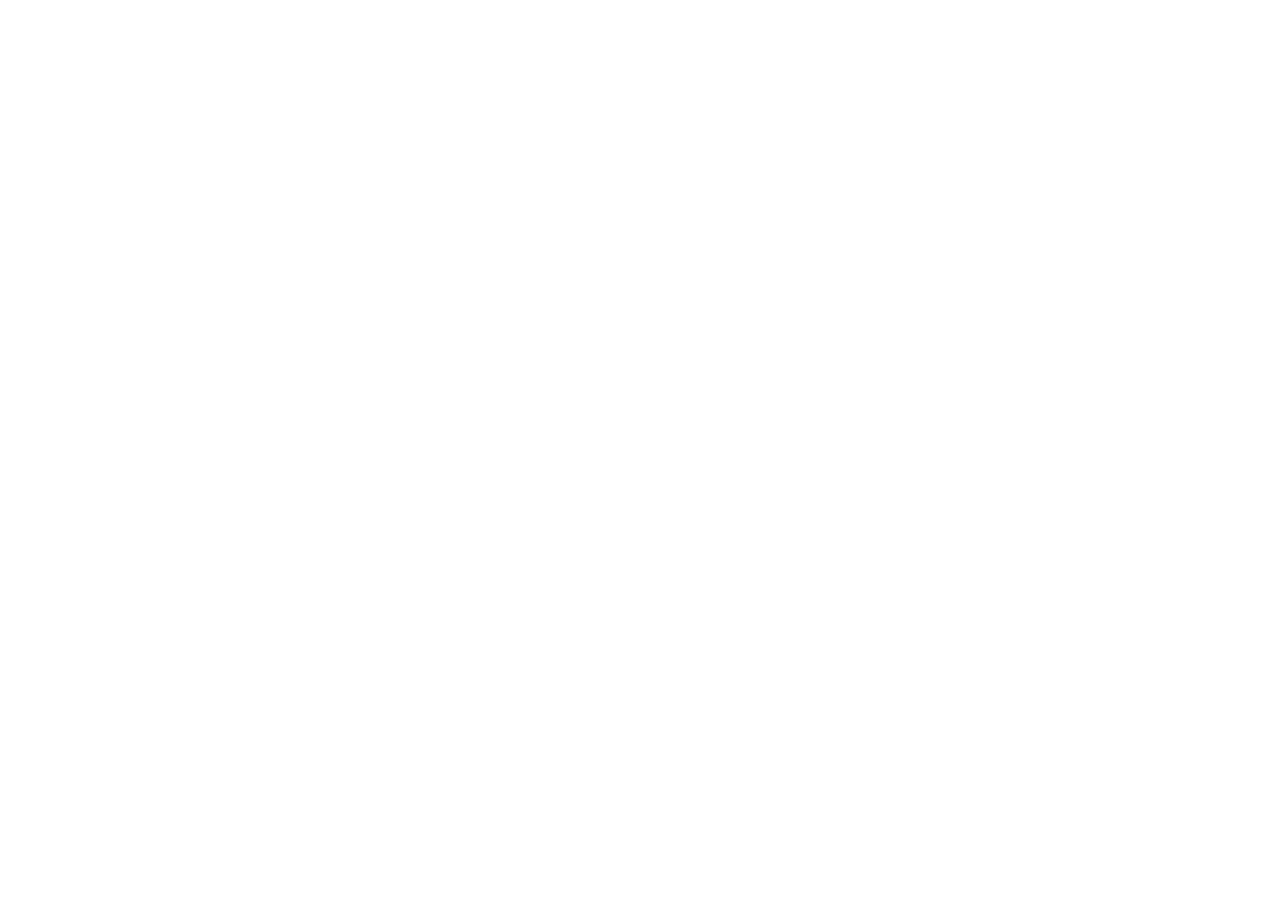
==== index.html @ 45149080 "update" ====
<!doctype html>
<html lang="en">

<head>
  <title>Title</title>
  <!-- Required meta tags -->
  <meta charset="utf-8">
  <meta name="viewport" content="width=device-width, initial-scale=1, shrink-to-fit=no">

  <!-- links -->
    <link rel="stylesheet" href="asstes/css/bootstrap.min.css">
    <link rel="stylesheet" href="asstes/css/fontawesome.min.css">
    <link rel="stylesheet" href="asstes/css/style.css">

</head>

<body>
  <header>
    <!-- place navbar here -->
  </header>
  <main>

  </main>
  <footer>
    <!-- place footer here -->
  </footer>
  <!-- Bootstrap JavaScript Libraries -->
  <script src="asstes/js/jquery.min.js"></script>
  <script src="asstes/js/popper.min.js"></script>
  <script src="asstes/js/bootstrap.min.js"></script>
  <script src="asstes/js/script.js"></script>
</body>
</html>
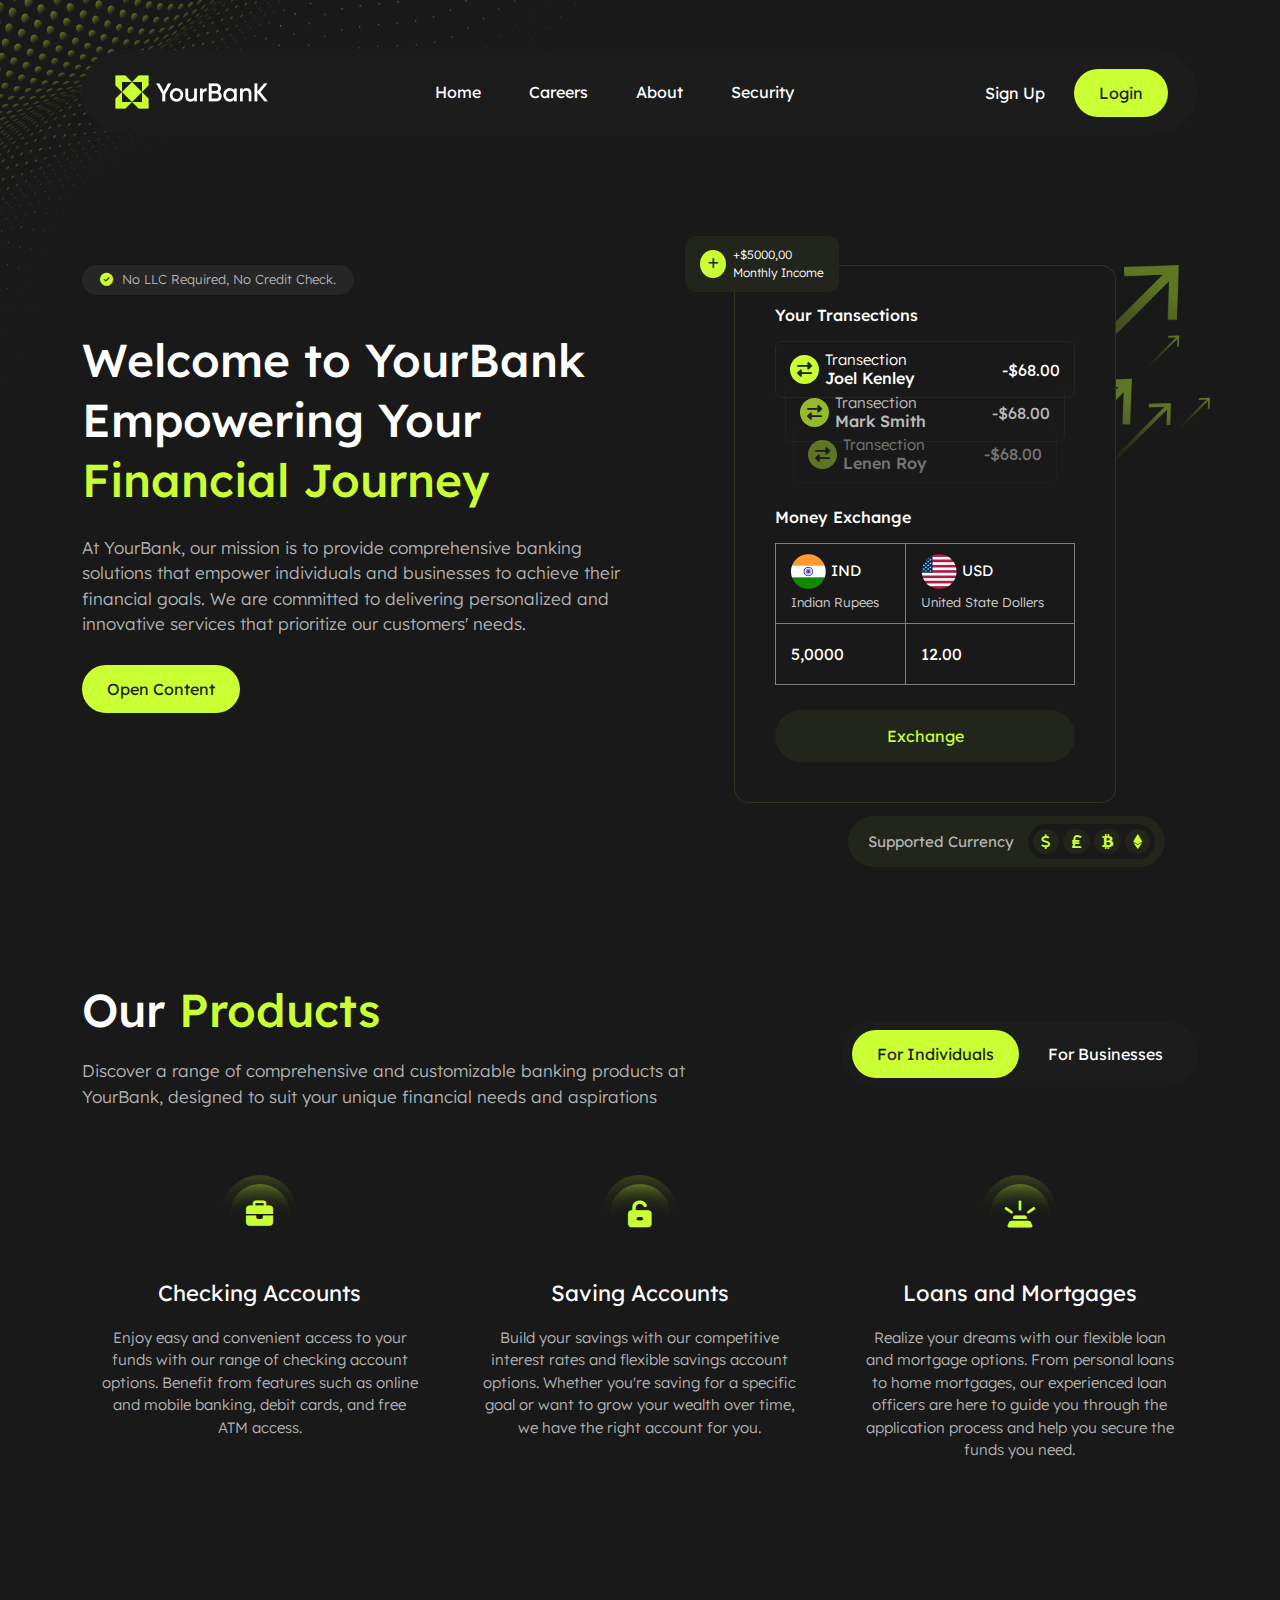
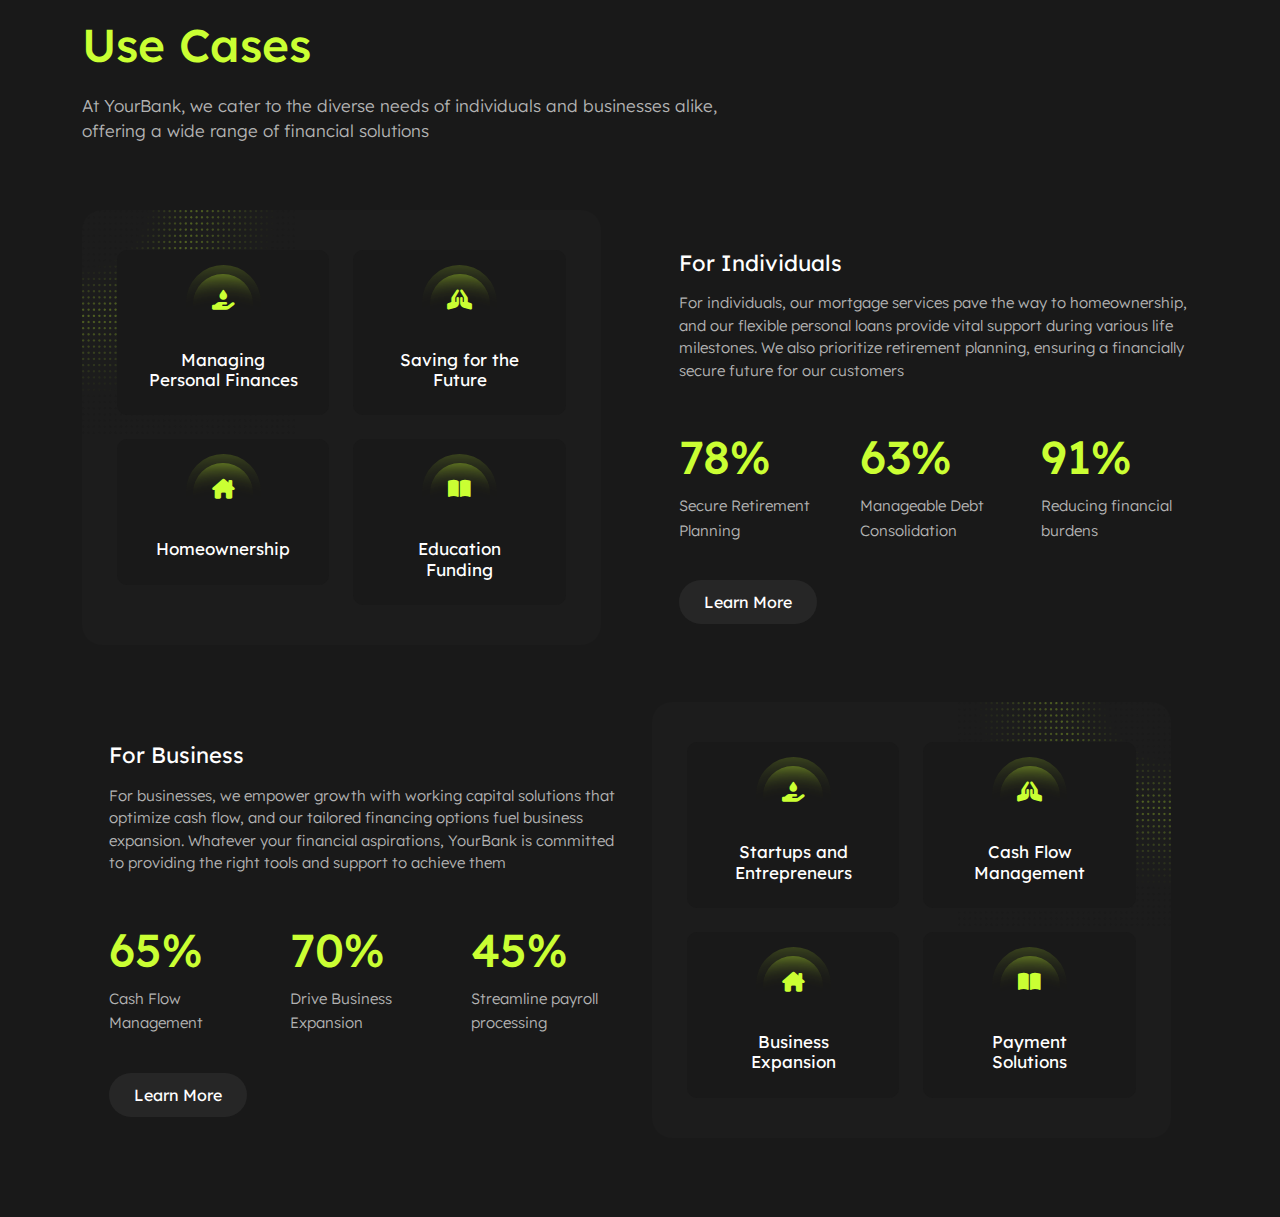
==== commit 8ed564b1: "update" ====
--- a/index.html
+++ b/index.html
@@ -2,10 +2,15 @@
 <html lang="en">
 
 <head>
-  <title>Title</title>
+  <title>YourBank</title>
   <!-- Required meta tags -->
   <meta charset="utf-8">
   <meta name="viewport" content="width=device-width, initial-scale=1, shrink-to-fit=no">
+
+  <!-- Google Fonts -->
+  <link rel="preconnect" href="https://fonts.googleapis.com">
+  <link rel="preconnect" href="https://fonts.gstatic.com" crossorigin>
+  <link href="https://fonts.googleapis.com/css2?family=Lexend:wght@300;400;500;600;700;800&display=swap" rel="stylesheet">
 
   <!-- links -->
     <link rel="stylesheet" href="asstes/css/bootstrap.min.css">
@@ -15,12 +20,354 @@
 </head>
 
 <body>
-  <header>
-    <!-- place navbar here -->
+  <header class="header_area">
+    <div class="container">
+      <div class="main_header d-flex justify-content-between align-items-center">
+            <div class="logo_area">
+              <a href="#"><img src="asstes/images/home-page/logo.png" alt="logo image"></a>
+            </div>
+            <nav class="menu_area">
+              <ul>
+                <li><a href="index.html">Home</a></li>
+                <li><a href="careers.html">Careers</a></li>
+                <li><a href="about.html">About</a></li>
+                <li><a href="security.html">Security</a></li>
+              </ul>
+            </nav>
+            <div class="buttons">
+              <a class="btn01" href="#">Sign Up</a>
+              <a class="btn02" href="#">Login</a>
+            </div>
+      </div>
+    </div>    
   </header>
+
   <main>
-
+    <section class="yourbank_header section_padding">
+      <div class="container">
+        <div class="row">
+          <div class="col-md-6">
+            <div class="yourbank_left_content">
+              <div class="check_area">
+                <p><i class="fa-solid fa-circle-check"></i> No LLC Required, No Credit Check.</p>
+              </div>
+              <h1>Welcome to YourBank Empowering Your <span>Financial Journey</span></h1>
+              <p>At YourBank, our mission is to provide comprehensive banking solutions that empower individuals and businesses to achieve their financial goals. We are committed to delivering personalized and innovative services that prioritize our customers' needs.</p>
+              <a class="btn02" href="#">Open Content</a>
+            </div>
+          </div>
+          <div class="col-md-6">
+            <div class="yourbank_right_content">
+              <div class="transections_area">
+                <h4>Your Transections</h4>
+                <div class="transection transection01 mt-3">
+                  <div class="kenley d-flex justify-content-between align-items-center">
+                    <div class="kenley_left d-flex align-items-center">
+                      <i class="fa-solid fa-right-left"></i>
+                      <div class="joel">
+                        <h5>Transection</h5>
+                        <h4>Joel Kenley</h4>
+                      </div>
+                    </div>
+                    <div class="kenley_right text-white">-$68.00</div>
+                  </div>
+                </div>
+                <div class="transection transection02">
+                  <div class="kenley d-flex justify-content-between align-items-center">
+                    <div class="kenley_left d-flex align-items-center">
+                      <i class="fa-solid fa-right-left"></i>
+                      <div class="joel">
+                        <h5>Transection</h5>
+                        <h4>Mark Smith</h4>
+                      </div>
+                    </div>
+                    <div class="kenley_right text-white">-$68.00</div>
+                  </div>
+                </div>
+                <div class="transection transection03">
+                  <div class="kenley d-flex justify-content-between align-items-center">
+                    <div class="kenley_left d-flex align-items-center">
+                      <i class="fa-solid fa-right-left"></i>
+                      <div class="joel">
+                        <h5>Transection</h5>
+                        <h4>Lenen Roy</h4>
+                      </div>
+                    </div>
+                    <div class="kenley_right text-white">-$68.00</div>
+                  </div>
+                </div>
+              </div>
+
+              <div class="excange_area">
+                <h4>Money Exchange</h4>
+                <div class="country_area">
+                  <table class="table-bordered w-100 mt-3">
+                    <tr class="ind_usd">
+                      <td><img src="asstes/images/home-page/ind.png" alt=""><span>IND</span> <br> <small>Indian Rupees</small></td>
+                      <td><img src="asstes/images/home-page/usd.png" alt=""><span>USD</span> <br> <small>United State Dollers</small></td>
+                    </tr>
+                    <tr class="money">
+                      <td><span>5,0000</span></td>
+                      <td><span>12.00</span></td>
+                    </tr>
+                  </table>
+                </div>
+              </div>
+
+              <div class="exchange_btn">
+                <a class="btn02 d-block text-center" href="#">Exchange</a>
+              </div>
+
+              <div class="monthly">
+                <div class="income_area d-flex align-items-center">
+                  <i class="fa-solid fa-plus"></i>
+                  <div class="income_tk">
+                    <span>+$5000,00</span>
+                    <span>Monthly Income</span>
+                  </div>
+                </div>
+              </div>
+
+              <div class="supported_currency_area">
+                <div class="currency_area">
+                  <p class="m-0">Supported Currency 
+                    <span>
+                      <i class="fa-solid fa-dollar-sign"></i>
+                      <i class="fa-solid fa-lira-sign"></i>
+                      <i class="fa-brands fa-btc"></i>
+                      <i class="fa-brands fa-ethereum"></i>
+                    </span></p>
+                </div>
+              </div>
+            </div>
+          </div>
+        </div>
+      </div>
+    </section>
+
+    <section class="products_area section_padding">
+      <div class="container">
+        <div class="section_title d-flex align-items-center justify-content-between">
+          <div class="section_title_content">
+            <h1>Our <span style="color: var(--color02);">Products</span></h2>
+            <p>Discover a range of comprehensive and customizable banking products at YourBank, designed to suit your unique financial needs and aspirations</p>
+          </div>
+          <div class="section_title_btn">
+            <a class="btn02" href="#">For Individuals</a>
+            <a class="btn01" href="#">For Businesses</a>
+          </div>
+        </div>
+
+        <div class="products_content_area">
+          <div class="row">
+            <div class="col-md-4">
+              <div class="product-content">
+                <div class="product_icon_shadow">
+                  <div class="product_icon">
+                    <i class="fa-solid fa-briefcase"></i>
+                  </div>
+                </div>
+                <h3>Checking Accounts</h3>
+                <p>Enjoy easy and convenient access to your funds with our range of checking account options. Benefit from features such as online and mobile banking, debit cards, and free ATM access.</p>
+              </div>
+            </div>
+            <div class="col-md-4">
+              <div class="product-content">
+                <div class="product_icon_shadow">
+                  <div class="product_icon">
+                    <i class="fa-solid fa-unlock-keyhole"></i>
+                  </div>
+                </div>
+                <h3>Saving Accounts</h3>
+                <p>Build your savings with our competitive interest rates and flexible savings account options. Whether you're saving for a specific goal or want to grow your wealth over time, we have the right account for you.</p>
+              </div>
+            </div>
+            <div class="col-md-4">
+              <div class="product-content">
+                <div class="product_icon_shadow">
+                  <div class="product_icon">
+                    <i class="fa-solid fa-land-mine-on"></i>
+                  </div>
+                </div>
+                <h3>Loans and Mortgages</h3>
+                <p>Realize your dreams with our flexible loan and mortgage options. From personal loans to home mortgages, our experienced loan officers are here to guide you through the application process and help you secure the funds you need.</p>
+              </div>
+            </div>
+          </div>
+        </div>
+      </div>
+    </section>
+
+    <section class="use_cases_area section_padding">
+      <div class="container">
+        <div class="section_title d-flex align-items-center justify-content-between">
+          <div class="section_title_content">
+            <h1><span style="color: var(--color02);">Use Cases</span></h2>
+            <p>At YourBank, we cater to the diverse needs of individuals and businesses alike, offering a wide range of financial solutions</p>
+          </div>
+        </div>
+        <div class="use_cases_content">
+          <div class="row">
+            <div class="col-md-6">
+              <div class="use_cases_icon_text">
+                <div class="row mb-4">
+                  <div class="col-md-6">
+                    <div class="product-content">
+                      <div class="product_icon_shadow">
+                        <div class="product_icon">
+                          <i class="fa-solid fa-hand-holding-droplet"></i>
+                        </div>
+                      </div>
+                      <h3 >Managing Personal Finances</h3>
+                    </div>
+                  </div>
+                  <div class="col-md-6">
+                    <div class="product-content">
+                      <div class="product_icon_shadow">
+                        <div class="product_icon">
+                          <i class="fa-solid fa-hands-praying"></i>
+                        </div>
+                      </div>
+                      <h3>Saving for the <br> Future</h3>
+                    </div>
+                  </div>
+                </div>
+                <div class="row">
+                  <div class="col-md-6">
+                    <div class="product-content">
+                      <div class="product_icon_shadow">
+                        <div class="product_icon">
+                          <i class="fa-solid fa-house-chimney"></i>
+                        </div>
+                      </div>
+                      <h3>Homeownership</h3>
+                      
+                    </div>
+                  </div>
+                  <div class="col-md-6">
+                    <div class="product-content">
+                      <div class="product_icon_shadow">
+                        <div class="product_icon">
+                          <i class="fa-solid fa-book-open"></i>
+                        </div>
+                      </div>
+                      <h3>Education Funding</h3>
+                    </div>
+                  </div>
+                </div>
+              </div>
+            </div>
+            <div class="col-md-6">
+              <div class="use_cases_right_area">
+                <h3 class="mb-3">For Individuals</h3>
+                <p class="mb-5">For individuals, our mortgage services pave the way to homeownership, and our flexible personal loans provide vital support during various life milestones. We also prioritize retirement planning, ensuring a financially secure future for our customers</p>
+                <div class="use_cases_counter mb-5">
+                  <div class="row">
+                    <div class="col-md-4">
+                      <h1>78%</h1>
+                      <span>Secure Retirement Planning</span>
+                    </div>
+                    <div class="col-md-4">
+                      <h1>63%</h1>
+                      <span>Manageable Debt Consolidation</span>
+                    </div>
+                    <div class="col-md-4">
+                      <h1>91%</h1>
+                      <span>Reducing financial burdens</span>
+                    </div>
+                  </div>
+                </div>
+                <div class="use_cases_btn">
+                  <a class="btn01" href="#">Learn More</a>
+                </div>
+              </div>
+            </div>
+          </div>
+        </div>
+
+
+        <div class="use_cases_content mt-5">
+          <div class="row">
+            <div class="col-md-6">
+              <div class="use_cases_right_area">
+                <h3 class="mb-3">For Business</h3>
+                <p class="mb-5">For businesses, we empower growth with working capital solutions that optimize cash flow, and our tailored financing options fuel business expansion. Whatever your financial aspirations, YourBank is committed to providing the right tools and support to achieve them</p>
+                <div class="use_cases_counter mb-5">
+                  <div class="row">
+                    <div class="col-md-4">
+                      <h1>65%</h1>
+                      <span>Cash Flow <br> Management</span>
+                    </div>
+                    <div class="col-md-4">
+                      <h1>70%</h1>
+                      <span>Drive Business <br> Expansion</span>
+                    </div>
+                    <div class="col-md-4">
+                      <h1>45%</h1>
+                      <span>Streamline payroll processing</span>
+                    </div>
+                  </div>
+                </div>
+                <div class="use_cases_btn">
+                  <a class="btn01" href="#">Learn More</a>
+                </div>
+              </div>
+            </div>
+            <div class="col-md-6">
+              <div class="use_cases_icon_text use_cases_icon_text02">
+                <div class="row mb-4">
+                  <div class="col-md-6">
+                    <div class="product-content">
+                      <div class="product_icon_shadow">
+                        <div class="product_icon">
+                          <i class="fa-solid fa-hand-holding-droplet"></i>
+                        </div>
+                      </div>
+                      <h3 >Startups and Entrepreneurs</h3>
+                    </div>
+                  </div>
+                  <div class="col-md-6">
+                    <div class="product-content">
+                      <div class="product_icon_shadow">
+                        <div class="product_icon">
+                          <i class="fa-solid fa-hands-praying"></i>
+                        </div>
+                      </div>
+                      <h3>Cash Flow Management</h3>
+                    </div>
+                  </div>
+                </div>
+                <div class="row">
+                  <div class="col-md-6">
+                    <div class="product-content">
+                      <div class="product_icon_shadow">
+                        <div class="product_icon">
+                          <i class="fa-solid fa-house-chimney"></i>
+                        </div>
+                      </div>
+                      <h3>Business Expansion</h3>
+                    </div>
+                  </div>
+                  <div class="col-md-6">
+                    <div class="product-content">
+                      <div class="product_icon_shadow">
+                        <div class="product_icon">
+                          <i class="fa-solid fa-book-open"></i>
+                        </div>
+                      </div>
+                      <h3>Payment Solutions</h3>
+                    </div>
+                  </div>
+                </div>
+              </div>
+            </div>
+            
+          </div>
+        </div>
+      </div>
+    </section>
   </main>
+
   <footer>
     <!-- place footer here -->
   </footer>
--- a/asstes/css/style.css
+++ b/asstes/css/style.css
@@ -0,0 +1,354 @@
+/*
+Project Name : Banking Company
+Project Uri : bankingcompany.com
+Author : Ujjal Roy
+Author uri : ujjal.me
+Author Email: uroy11272@gmail.com
+*/
+:root{
+    --color01: #191919;
+    --color02: #CAFF33;
+    --color03: #FFFFFF;
+    --color04: #B3B3B3;
+    --color05: #1C1C1C;
+    --color06: #262626;
+}
+h1,h2,h3,h4,h5,h6{
+    color: var(--color03);
+}
+h1{
+    font-size: 46px;
+    font-weight: 500;
+}
+h2{
+    font-size: 24px;
+}
+h3{
+    font-size: 22px;
+    font-weight: 400;
+}
+h4{
+    font-size: 16px;
+    margin-bottom: 0;
+}
+h5{
+    font-size: 14px;
+    margin-bottom: 0;
+}
+
+p{
+    font-size: 17px;
+    color: var(--color04);
+    font-weight: 300;
+}
+ul{
+    display: flex;
+  justify-content: center;
+  align-items: center;
+  margin-top: 15px;
+  padding-left: 0;
+  list-style: none;
+}
+a{
+    text-decoration: none;
+}
+ul li a {
+	padding: 12px 24px;
+	color: var(--color03);
+	font-size: 16px;
+    transition: 0.3s all ease;
+}
+ul li a:hover{
+	background-color: var(--color06);
+    border-radius: 82px;
+}
+.btn01{
+    color: var(--color03);
+    padding: 12px 25px;
+    border-radius: 82px;
+}
+.btn02{
+    background-color: var(--color02);
+    color: var(--color05);
+    padding: 14px 25px;
+    border-radius: 82px;
+    position: relative;
+}
+.section_padding{
+    padding: 70px 0;
+}
+
+body{
+    font-family: 'Lexend', sans-serif;
+    background: var(--color01) url("../images/home-page/background.png") no-repeat;
+}
+
+/******* Home Area Css *******/
+.header_area{
+    margin-top: 50px;
+}
+.main_header{
+    background-color: var(--color05);
+    padding: 15px 30px;
+    border-radius: 50px;
+}
+
+.yourbank_header{
+    margin-top: 60px;
+    background: url("../images/home-page/Abstractdesign.png") no-repeat top 70px right 70px/300px auto;
+}
+.check_area{
+    background: var(--color06);
+    color: var(--color03);
+    display: inline-block;
+    padding: 5px 18px;
+    border-radius: 50px;
+}
+.check_area p{
+    font-size: 13px;
+    margin-bottom: 0;
+}
+.check_area i{
+    color: var(--color02);
+    margin-right: 5px;
+}
+.yourbank_left_content h1{
+    margin: 35px 0 25px 0;
+    line-height: 60px;
+
+}
+.yourbank_left_content h1 span{
+    color: var(--color02);
+}
+.yourbank_left_content >p{
+    margin-bottom: 40px;
+}
+
+.yourbank_right_content {
+    width: 70%;
+    background: var(--color01);
+    margin: auto;
+    border: 1px solid #c9ff331e;
+    padding: 40px;
+    border-radius: 15px;
+    position: relative;
+}
+.transections_area{
+    margin-bottom: 25px;
+}
+
+.transection{
+    padding: 9px 14px;
+    border-radius: 7px;
+}
+.transection01{
+    border: 1px solid var(--color06);
+    opacity: 1;
+}
+.transection02{
+    width: 93%;
+    margin: auto;
+    border-right: 1px solid var(--color06);
+    border-bottom: 1px solid var(--color06);
+    border-left: 1px solid var(--color06);
+    margin-top: -13px;
+    opacity: 0.7;
+}
+.transection03{
+    width: 88%;
+    margin: auto;
+    border-right: 1px solid var(--color06);
+    border-bottom: 1px solid var(--color06);
+    border-left: 1px solid var(--color06);
+    margin-top: -15px;
+    opacity: 0.4;
+}
+.kenley_left i{
+    padding: 7px;
+    font-size: 15px;
+    background-color: var(--color02);
+    border-radius: 50%;
+    margin-right: 6px;
+}
+.joel h5{
+    font-size: 15px ;
+    font-weight: 300;
+}
+
+
+.ind_usd td{
+    padding: 10px 15px;
+}
+.ind_usd td span{
+    color: var(--color03);
+    font-size: 15px;
+}
+.ind_usd td small{
+    font-size: 13px;
+    font-weight: 300;
+    opacity: 0.8;
+    color: var(--color03);
+}
+.ind_usd td img{
+    margin-right: 5px;
+}
+.money td{
+    padding: 18px 15px;
+}
+.money span{
+    color:var(--color03);
+    
+}
+
+.exchange_btn .btn02{
+    background-color: #22251B !important;
+    color: var(--color02);
+    margin-top: 25px;
+}
+
+.monthly{
+    display: inline-block;
+    position: absolute;
+    top: -30px;
+    background-color: #22251B !important;
+    left: -50px;
+    border-radius: 10px;
+    z-index: 11111111111;
+}
+.income_area{
+    padding:10px 15px;
+}
+.income_area i{
+    background-color: var(--color02);
+    padding: 8px;
+    border-radius: 50%;
+    font-size: 12px;
+    margin-right: 7px;
+}
+.income_tk span{
+    color: var(--color03);
+    display: block;
+    font-size: 12px;
+    font-weight: 300;
+}
+
+.supported_currency_area{
+    background-color: #22251B !important;
+    padding: 8px 10px 8px 20px;
+    display: inline-block;
+    border-radius: 30px;
+    position: absolute;
+    bottom: -65px;
+    right: -50px;
+}
+.currency_area p{
+    font-size: 15px;
+    font-weight: 400;
+}
+.currency_area p span{
+    background-color: var(--color01);
+    display: inline-block;
+    padding: 5px;
+    border-radius: 20px;
+    margin-left: 10px;
+}
+.currency_area p span i{
+    padding: 5px 8px;
+    background-color: #22251B !important;
+    border-radius: 50%;
+    color: var(--color02);
+}
+
+.products_area{
+    margin-top: 40px;
+}
+.section_title{
+    margin-bottom: 50px;
+}
+.section_title_content{
+    width: 60%;
+}
+.section_title_content p{
+    margin-top: 20px;
+}
+.section_title_btn{
+    padding: 20px 10px;
+    border-radius: 30px;
+    background-color: var(--color05);
+}
+
+.product-content{
+    text-align: center;
+    width: 90%;
+    margin: auto;
+}
+.product_icon_shadow {
+	width: 75px;
+	height: 75px;
+	border-radius: 50%;
+	margin: auto;
+	box-shadow: 0 102px 45px -123px var(--color02) inset;
+}
+.product_icon {
+	display: inline-block;
+	width: 60px;
+	height: 60px;
+	border-radius: 50%;
+	margin-top: 9px;
+	box-shadow: 0 99px 32px -108px var(--color02) inset;
+}
+.product-content i{
+    font-size: 27px;
+    color: var(--color02);
+    padding-top: 16px;
+}
+.product-content h3{
+    margin-top: 30px;
+    margin-bottom: 20px;
+}
+.product-content p{
+    font-size: 15px;
+}
+
+.use_cases_icon_text{
+    background: var(--color05) url('../images/home-page/use-cases-shap.png') no-repeat top left;
+    padding: 40px 35px; 
+    border-radius: 20px;
+    width: 95%;
+}
+.use_cases_icon_text02{
+    background: var(--color05) url('../images/home-page/use-cases-shap02.png') no-repeat top right;
+}
+.use_cases_icon_text .product-content{
+    background-color: var(--color01);
+    padding: 15px 30px 5px;
+    width: 100%;
+    border-radius: 10px;
+}
+.use_cases_icon_text .product-content h3{
+    font-size: 17px;
+    margin-top: 10px;
+}
+.use_cases_icon_text .product-content .product_icon i{
+    font-size: 20px;
+}
+.use_cases_right_area{
+    width: 95%;
+    margin-left: auto;
+    padding: 40px 0;
+}
+.use_cases_right_area p{
+    font-size: 15px;
+}
+.use_cases_counter h1{
+    color: var(--color02);
+}
+.use_cases_counter span{
+    color: var(--color04);
+    font-weight: 300;
+    font-size: 15px;
+}
+.use_cases_btn .btn01{
+    background-color: var(--color06);
+    margin-top: 20px;
+}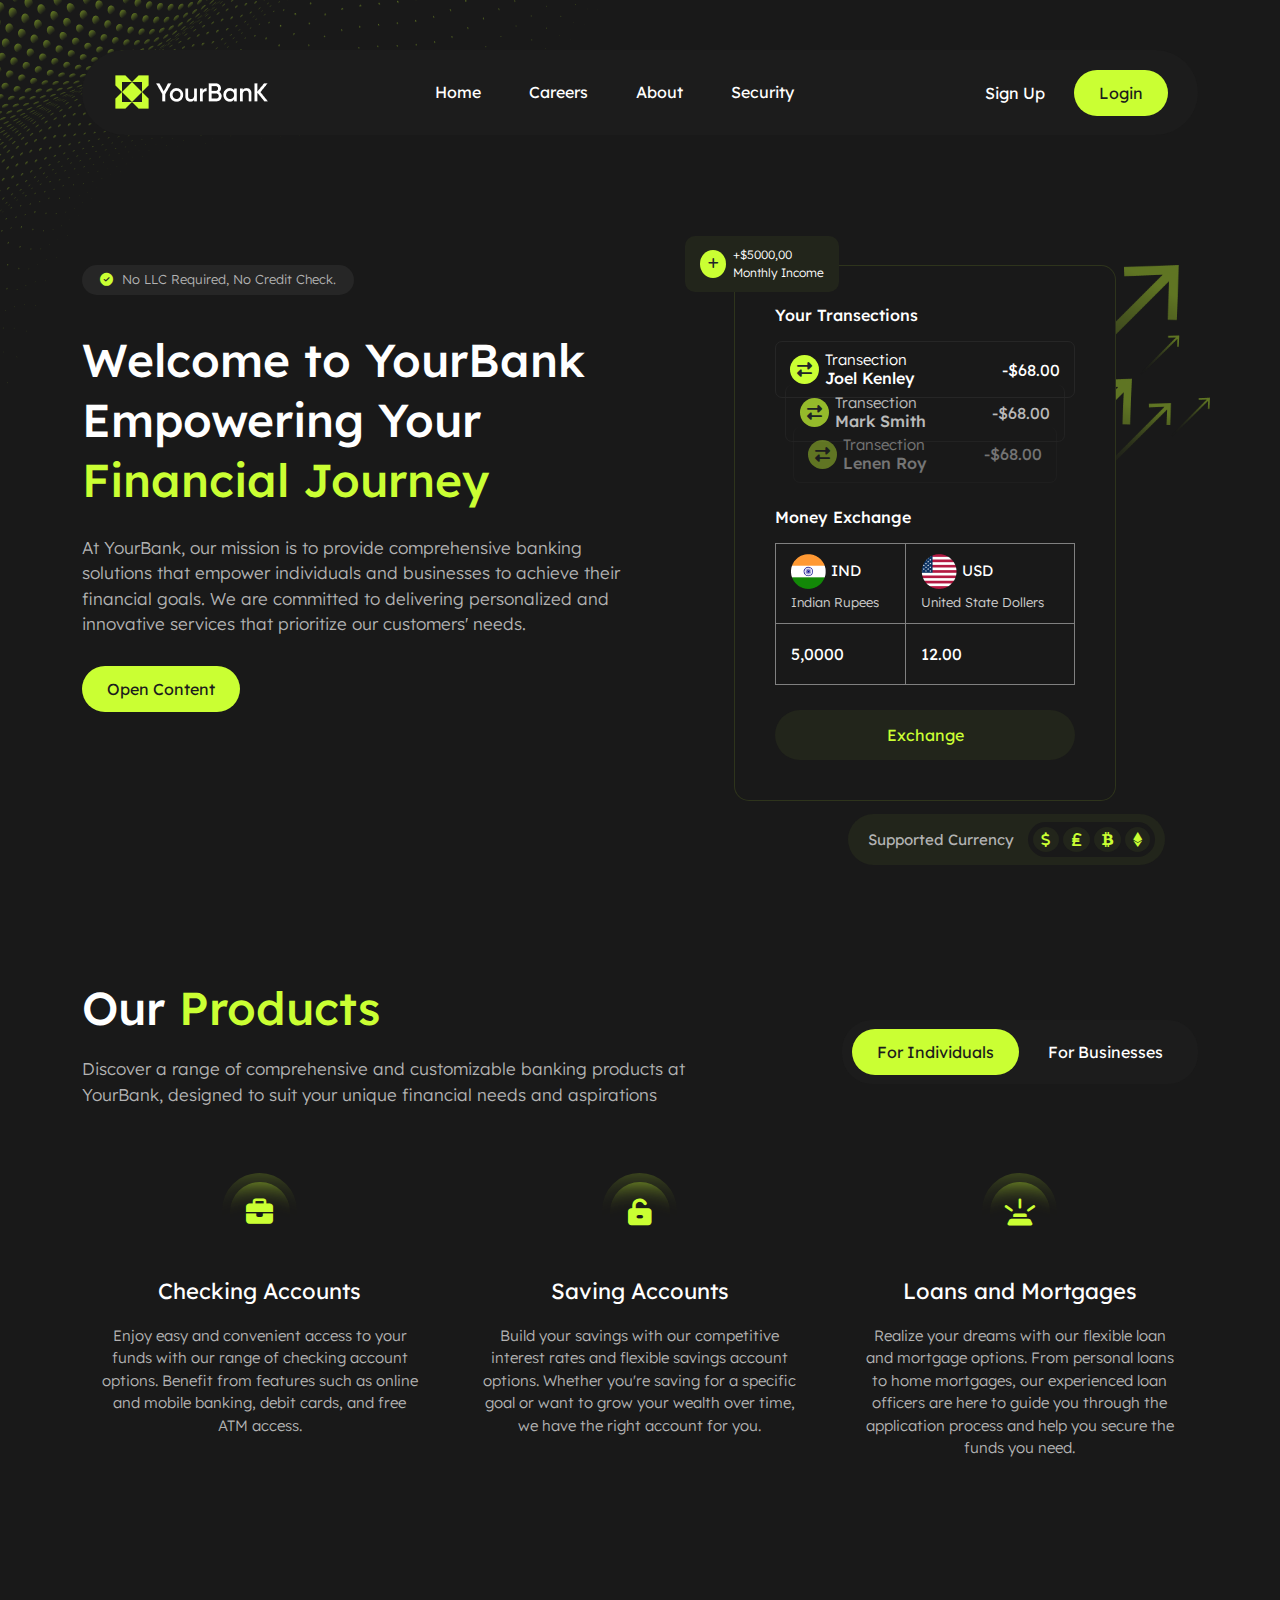
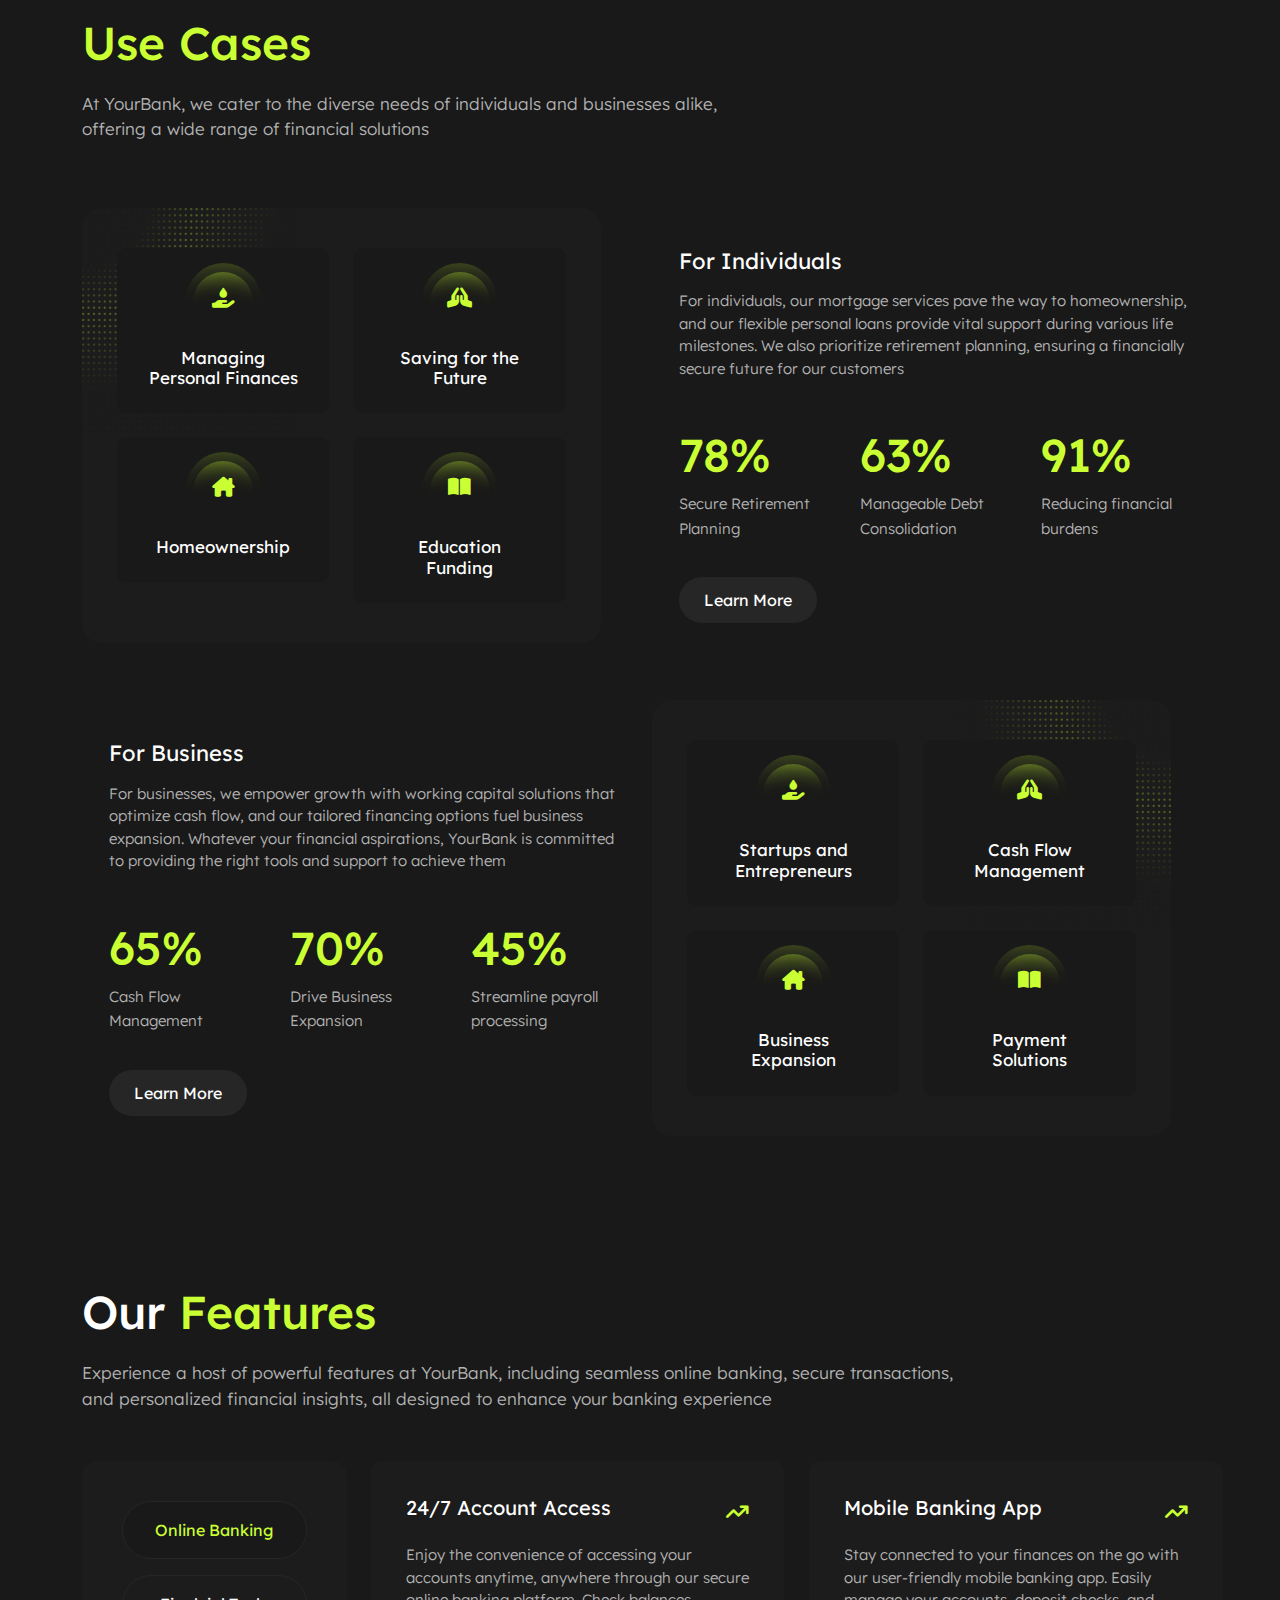
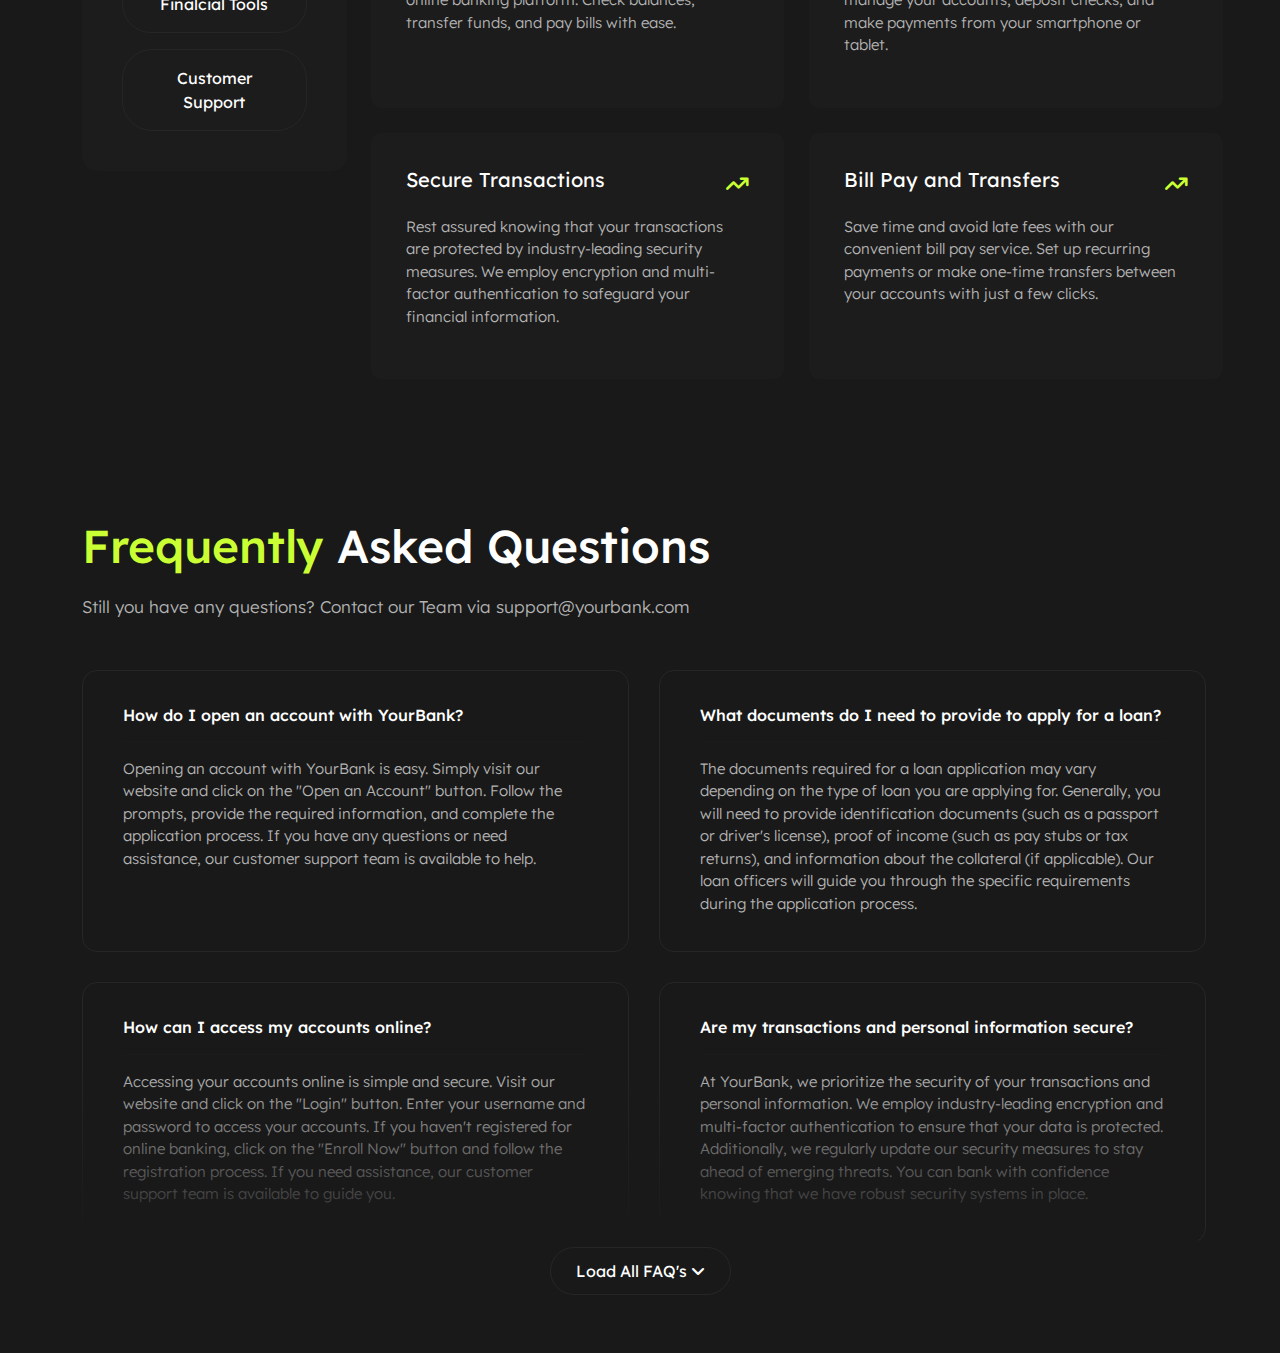
==== commit fcbfc387: "update" ====
--- a/index.html
+++ b/index.html
@@ -366,6 +366,161 @@
         </div>
       </div>
     </section>
+
+    <section class="features_area section_padding">
+      <div class="container">
+        <div class="section_title">
+          <div class="section_title_content">
+            <h1>Our <span style="color: var(--color02);">Features</span></h2>
+            <p>Experience a host of powerful features at YourBank, including seamless online banking, secure transactions, and personalized financial insights, all designed to enhance your banking experience</p>
+          </div>
+        </div>
+
+        <div class="features_tab_area">
+          <div class="d-flex align-items-start">
+            <div class="nav flex-column nav-pills me-4" id="feature_tab_btn" role="tablist" >
+              <button class="nav-link mb-3 active"  data-bs-toggle="pill" data-bs-target="#online-banking" type="button" >Online Banking</button>
+              <button class="nav-link mb-3"  data-bs-toggle="pill" data-bs-target="#financial" type="button"  >Finalcial Tools</button>
+              <button class="nav-link" data-bs-toggle="pill" data-bs-target="#customer" type="button" >Customer Support</button>
+            </div>
+            <div class="tab-content" id="feature_content_area">
+              <div class="tab-pane fade show active" id="online-banking" >
+                <div class="feature_tabs d-grid">
+                  <div class="feature_box">
+                    <div class="feature_box_title d-flex justify-content-between align-items-center mb-3">
+                      <h3>24/7 Account Access</h3>
+                      <i class="fa-solid fa-arrow-trend-up"></i>
+                    </div>
+                    <p>Enjoy the convenience of accessing your accounts anytime, anywhere through our secure online banking platform. Check balances, transfer funds, and pay bills with ease.</p>
+                  </div>
+                  <div class="feature_box">
+                    <div class="feature_box_title d-flex justify-content-between align-items-center mb-3">
+                      <h3>Mobile Banking App</h3>
+                      <i class="fa-solid fa-arrow-trend-up"></i>
+                    </div>
+                    <p>Stay connected to your finances on the go with our user-friendly mobile banking app. Easily manage your accounts, deposit checks, and make payments from your smartphone or tablet.</p>
+                  </div>
+                  <div class="feature_box">
+                    <div class="feature_box_title d-flex justify-content-between align-items-center mb-3">
+                      <h3>Secure Transactions</h3>
+                      <i class="fa-solid fa-arrow-trend-up"></i>
+                    </div>
+                    <p>Rest assured knowing that your transactions are protected by industry-leading security measures. We employ encryption and multi-factor authentication to safeguard your financial information.</p>
+                  </div>
+                  <div class="feature_box">
+                    <div class="feature_box_title d-flex justify-content-between align-items-center mb-3">
+                      <h3>Bill Pay and Transfers</h3>
+                      <i class="fa-solid fa-arrow-trend-up"></i>
+                    </div>
+                    <p>Save time and avoid late fees with our convenient bill pay service. Set up recurring payments or make one-time transfers between your accounts with just a few clicks.</p>
+                  </div>
+                </div>
+              </div>
+              <div class="tab-pane fade" id="financial" >
+                <div class="feature_tabs d-grid">
+                  
+                  <div class="feature_box">
+                    <div class="feature_box_title d-flex justify-content-between align-items-center mb-3">
+                      <h3>Mobile Banking App</h3>
+                      <i class="fa-solid fa-arrow-trend-up"></i>
+                    </div>
+                    <p>Stay connected to your finances on the go with our user-friendly mobile banking app. Easily manage your accounts, deposit checks, and make payments from your smartphone or tablet.</p>
+                  </div><div class="feature_box">
+                    <div class="feature_box_title d-flex justify-content-between align-items-center mb-3">
+                      <h3>24/7 Account Access</h3>
+                      <i class="fa-solid fa-arrow-trend-up"></i>
+                    </div>
+                    <p>Enjoy the convenience of accessing your accounts anytime, anywhere through our secure online banking platform. Check balances, transfer funds, and pay bills with ease.</p>
+                  </div>
+                  <div class="feature_box">
+                    <div class="feature_box_title d-flex justify-content-between align-items-center mb-3">
+                      <h3>Bill Pay and Transfers</h3>
+                      <i class="fa-solid fa-arrow-trend-up"></i>
+                    </div>
+                    <p>Save time and avoid late fees with our convenient bill pay service. Set up recurring payments or make one-time transfers between your accounts with just a few clicks.</p>
+                  </div>
+                  <div class="feature_box">
+                    <div class="feature_box_title d-flex justify-content-between align-items-center mb-3">
+                      <h3>Secure Transactions</h3>
+                      <i class="fa-solid fa-arrow-trend-up"></i>
+                    </div>
+                    <p>Rest assured knowing that your transactions are protected by industry-leading security measures. We employ encryption and multi-factor authentication to safeguard your financial information.</p>
+                  </div>
+                </div>
+              </div>
+              <div class="tab-pane fade" id="customer" >
+                <div class="feature_tabs d-grid">
+                  <div class="feature_box">
+                    <div class="feature_box_title d-flex justify-content-between align-items-center mb-3">
+                      <h3>24/7 Account Access</h3>
+                      <i class="fa-solid fa-arrow-trend-up"></i>
+                    </div>
+                    <p>Enjoy the convenience of accessing your accounts anytime, anywhere through our secure online banking platform. Check balances, transfer funds, and pay bills with ease.</p>
+                  </div>
+                  <div class="feature_box">
+                    <div class="feature_box_title d-flex justify-content-between align-items-center mb-3">
+                      <h3>Bill Pay and Transfers</h3>
+                      <i class="fa-solid fa-arrow-trend-up"></i>
+                    </div>
+                    <p>Save time and avoid late fees with our convenient bill pay service. Set up recurring payments or make one-time transfers between your accounts with just a few clicks.</p>
+                  </div>
+                  <div class="feature_box">
+                    <div class="feature_box_title d-flex justify-content-between align-items-center mb-3">
+                      <h3>Secure Transactions</h3>
+                      <i class="fa-solid fa-arrow-trend-up"></i>
+                    </div>
+                    <p>Rest assured knowing that your transactions are protected by industry-leading security measures. We employ encryption and multi-factor authentication to safeguard your financial information.</p>
+                  </div>
+                  <div class="feature_box">
+                    <div class="feature_box_title d-flex justify-content-between align-items-center mb-3">
+                      <h3>Mobile Banking App</h3>
+                      <i class="fa-solid fa-arrow-trend-up"></i>
+                    </div>
+                    <p>Stay connected to your finances on the go with our user-friendly mobile banking app. Easily manage your accounts, deposit checks, and make payments from your smartphone or tablet.</p>
+                  </div>
+                </div>
+              </div>
+            </div>
+          </div>
+        </div>
+      </div>
+    </section>
+
+    <section class="faq-area section_padding">
+      <div class="container">
+        <div class="section_title">
+          <div class="section_title_content">
+            <h1><span style="color: var(--color02);">Frequently</span> Asked Questions</h2>
+            <p>Still you have any questions? Contact our Team via support@yourbank.com</p>
+          </div>
+        </div>
+        <div class="faq_content_area d-grid">
+          <div class="faq_content_box">
+            <h4>How do I open an account with YourBank?</h4>
+            <hr>
+            <p>Opening an account with YourBank is easy. Simply visit our website and click on the "Open an Account" button. Follow the prompts, provide the required information, and complete the application process. If you have any questions or need assistance, our customer support team is available to help.</p>
+          </div>
+          <div class="faq_content_box">
+            <h4>What documents do I need to provide to apply for a loan?</h4>
+            <hr>
+            <p>The documents required for a loan application may vary depending on the type of loan you are applying for. Generally, you will need to provide identification documents (such as a passport or driver's license), proof of income (such as pay stubs or tax returns), and information about the collateral (if applicable). Our loan officers will guide you through the specific requirements during the application process.</p>
+          </div>
+          <div class="faq_content_box">
+            <h4>How can I access my accounts online?</h4>
+            <hr>
+            <p>Accessing your accounts online is simple and secure. Visit our website and click on the "Login" button. Enter your username and password to access your accounts. If you haven't registered for online banking, click on the "Enroll Now" button and follow the registration process. If you need assistance, our customer support team is available to guide you.</p>
+          </div>
+          <div class="faq_content_box">
+            <h4>Are my transactions and personal information secure?</h4>
+            <hr>
+            <p>At YourBank, we prioritize the security of your transactions and personal information. We employ industry-leading encryption and multi-factor authentication to ensure that your data is protected. Additionally, we regularly update our security measures to stay ahead of emerging threats. You can bank with confidence knowing that we have robust security systems in place.</p>
+          </div>
+        </div>
+        <div class="faq_btn text-center mt-3">
+          <a class="btn01" href="#">Load All FAQ's <i class="fa-solid fa-angle-down"></i></a>
+        </div>
+      </div>
+    </section>
   </main>
 
   <footer>
--- a/asstes/css/style.css
+++ b/asstes/css/style.css
@@ -64,13 +64,17 @@
 }
 .btn01{
     color: var(--color03);
-    padding: 12px 25px;
+    padding: 13px 25px;
     border-radius: 82px;
+    transition: 0.2s;
+}
+.btn01:hover{
+    background: var(--color06);
 }
 .btn02{
     background-color: var(--color02);
     color: var(--color05);
-    padding: 14px 25px;
+    padding: 13px 25px;
     border-radius: 82px;
     position: relative;
 }
@@ -81,6 +85,7 @@
 body{
     font-family: 'Lexend', sans-serif;
     background: var(--color01) url("../images/home-page/background.png") no-repeat;
+    overflow-x: hidden;
 }
 
 /******* Home Area Css *******/
@@ -351,4 +356,65 @@
 .use_cases_btn .btn01{
     background-color: var(--color06);
     margin-top: 20px;
+}
+
+
+.features_area .section_title_content{
+    width: 80%;
+}
+#feature_tab_btn{
+    padding: 40px;
+    background-color: var(--color05);
+    border-radius: 15px;
+}
+.features_tab_area .nav-pills .nav-link.active, .nav-pills .show > .nav-link {
+	color: var(--color02) !important;
+	background-color: var(--color01);
+	/* border-radius: 30px; */
+}
+.features_tab_area .nav-pills .nav-link {
+	border-radius: 30px ;
+	padding: 16px 22px ;
+	color: var(--color03) ;
+	border: 1px solid var(--color06) ;
+}
+#feature_content_area{
+    width: 75%;
+}
+.feature_tabs {
+    grid-template-columns: 50% 50%;
+    grid-gap: 25px;
+}
+.feature_box{
+    background: var(--color05);
+    padding: 35px;
+    border-radius: 10px;
+}
+.feature_box_title h3{
+    font-size: 20px;
+}
+.feature_box_title i{
+    color: var(--color02);
+    font-size: 20px;
+}
+.feature_box p,
+.faq_content_box p{
+    font-size: 15px;
+}
+
+.faq_content_area{
+    grid-template-columns: 49% 49% ;
+    grid-gap: 30px;
+    background: linear-gradient(180deg, rgba(25, 25, 25, 0.00) 70%, var(--color01) 100%);
+    z-index: 111111;
+
+}
+.faq_content_box{
+    padding: 35px 40px 20px;
+    border-radius: 15px;
+    border: 1px solid var(--color06);
+    z-index: -1;
+}
+.faq_btn .btn01{
+    border: 1px solid var(--color06);
 }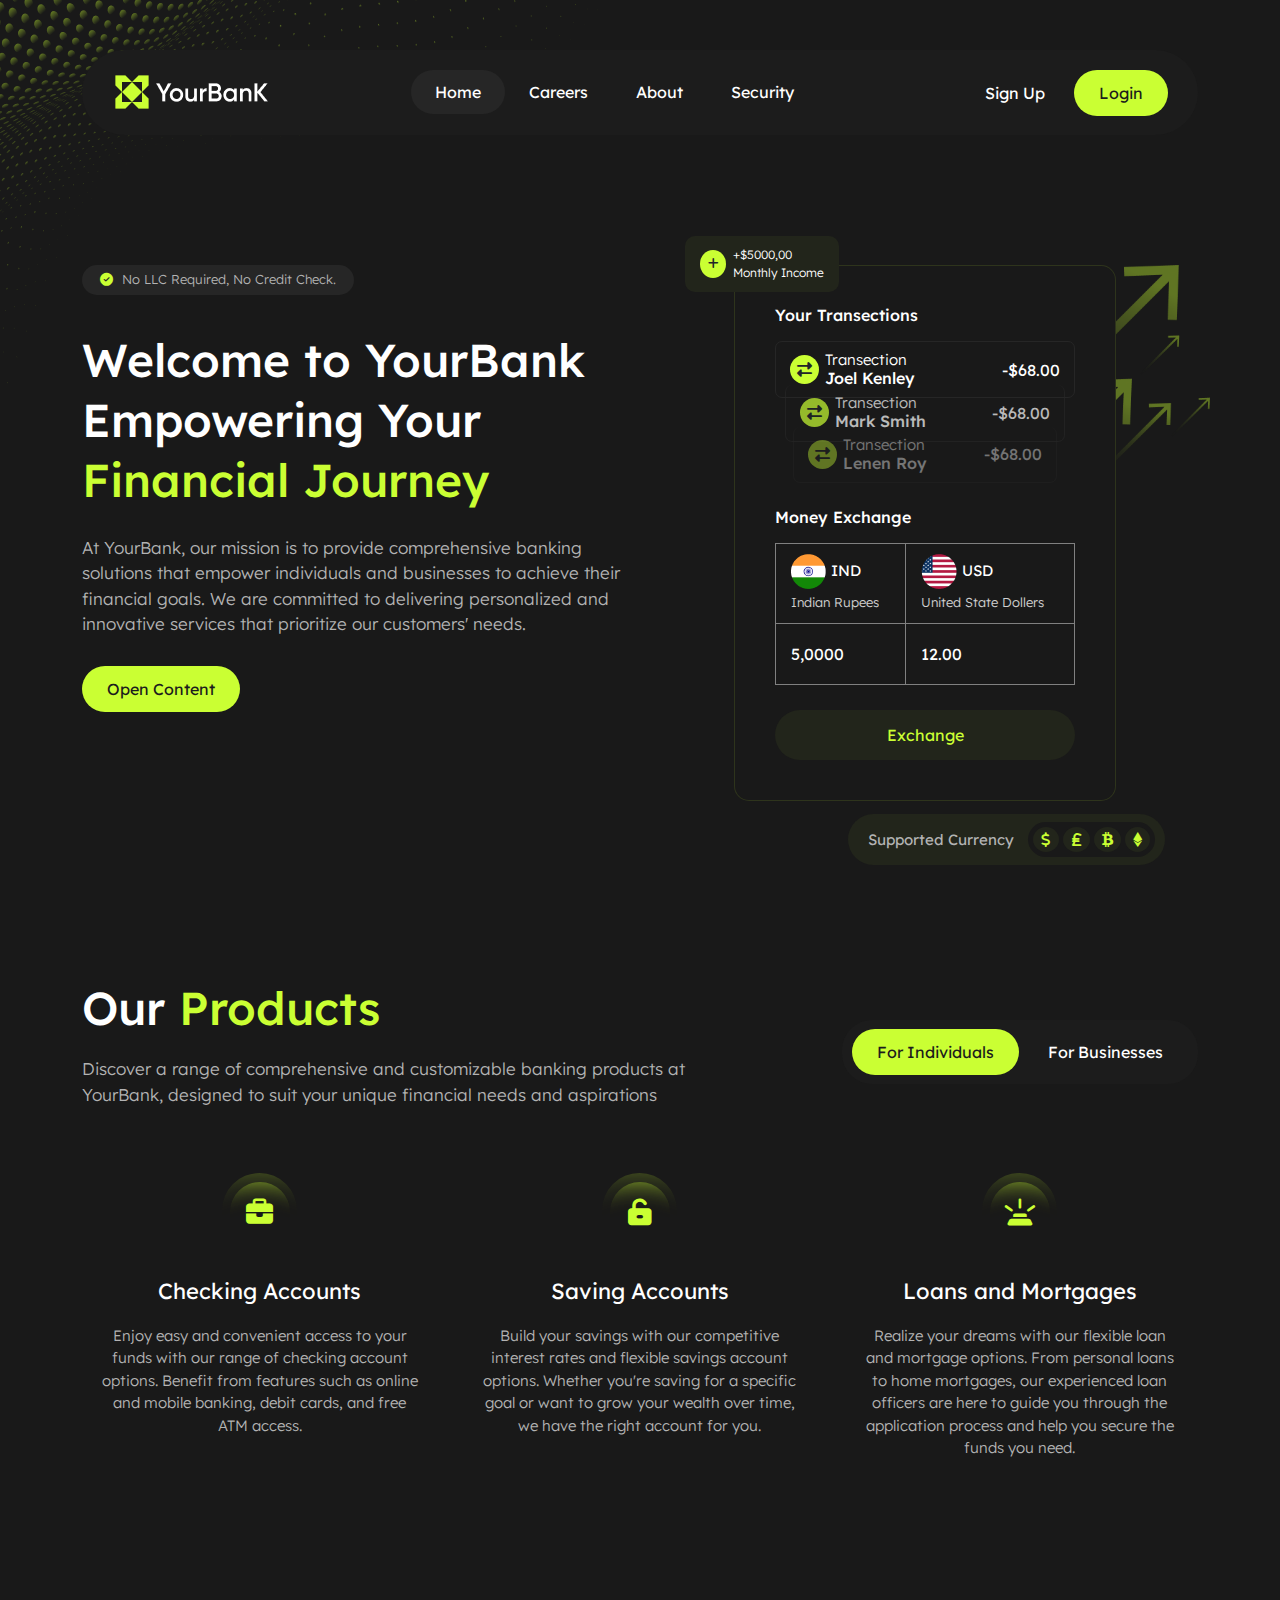
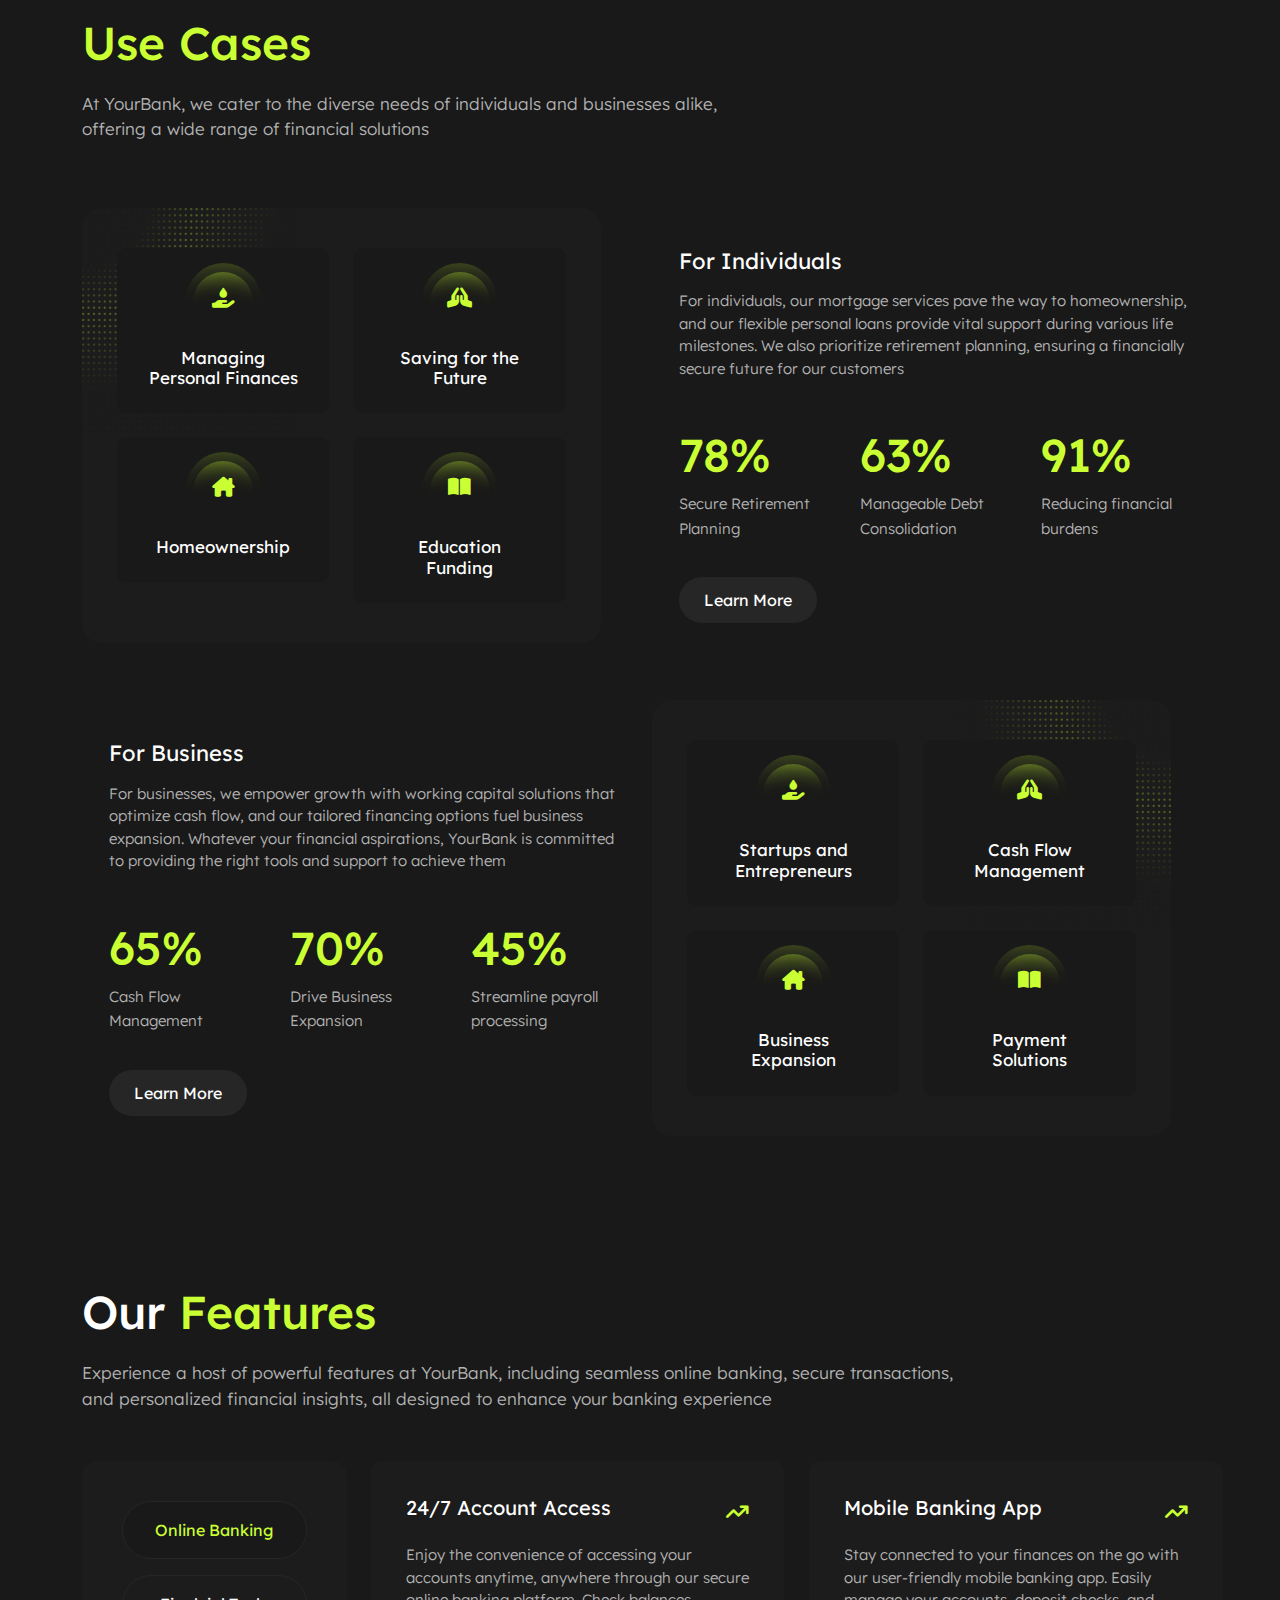
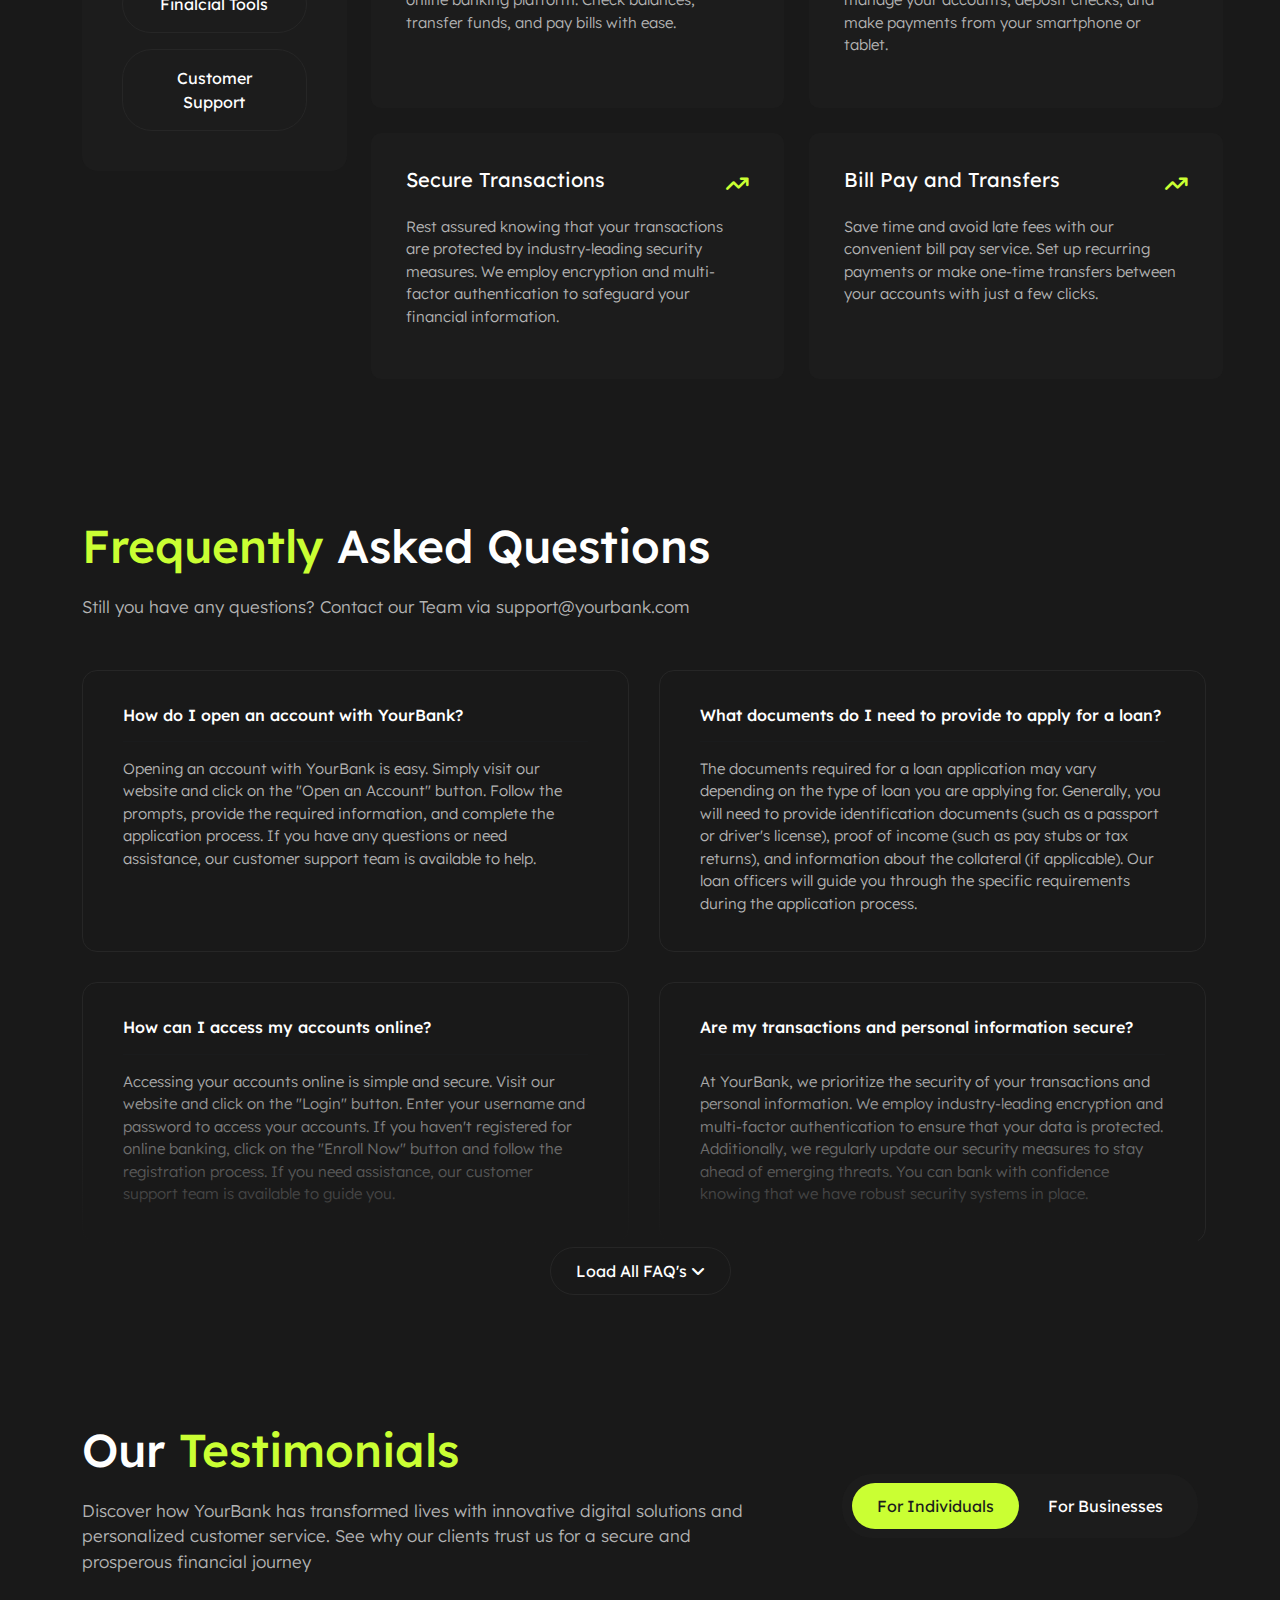
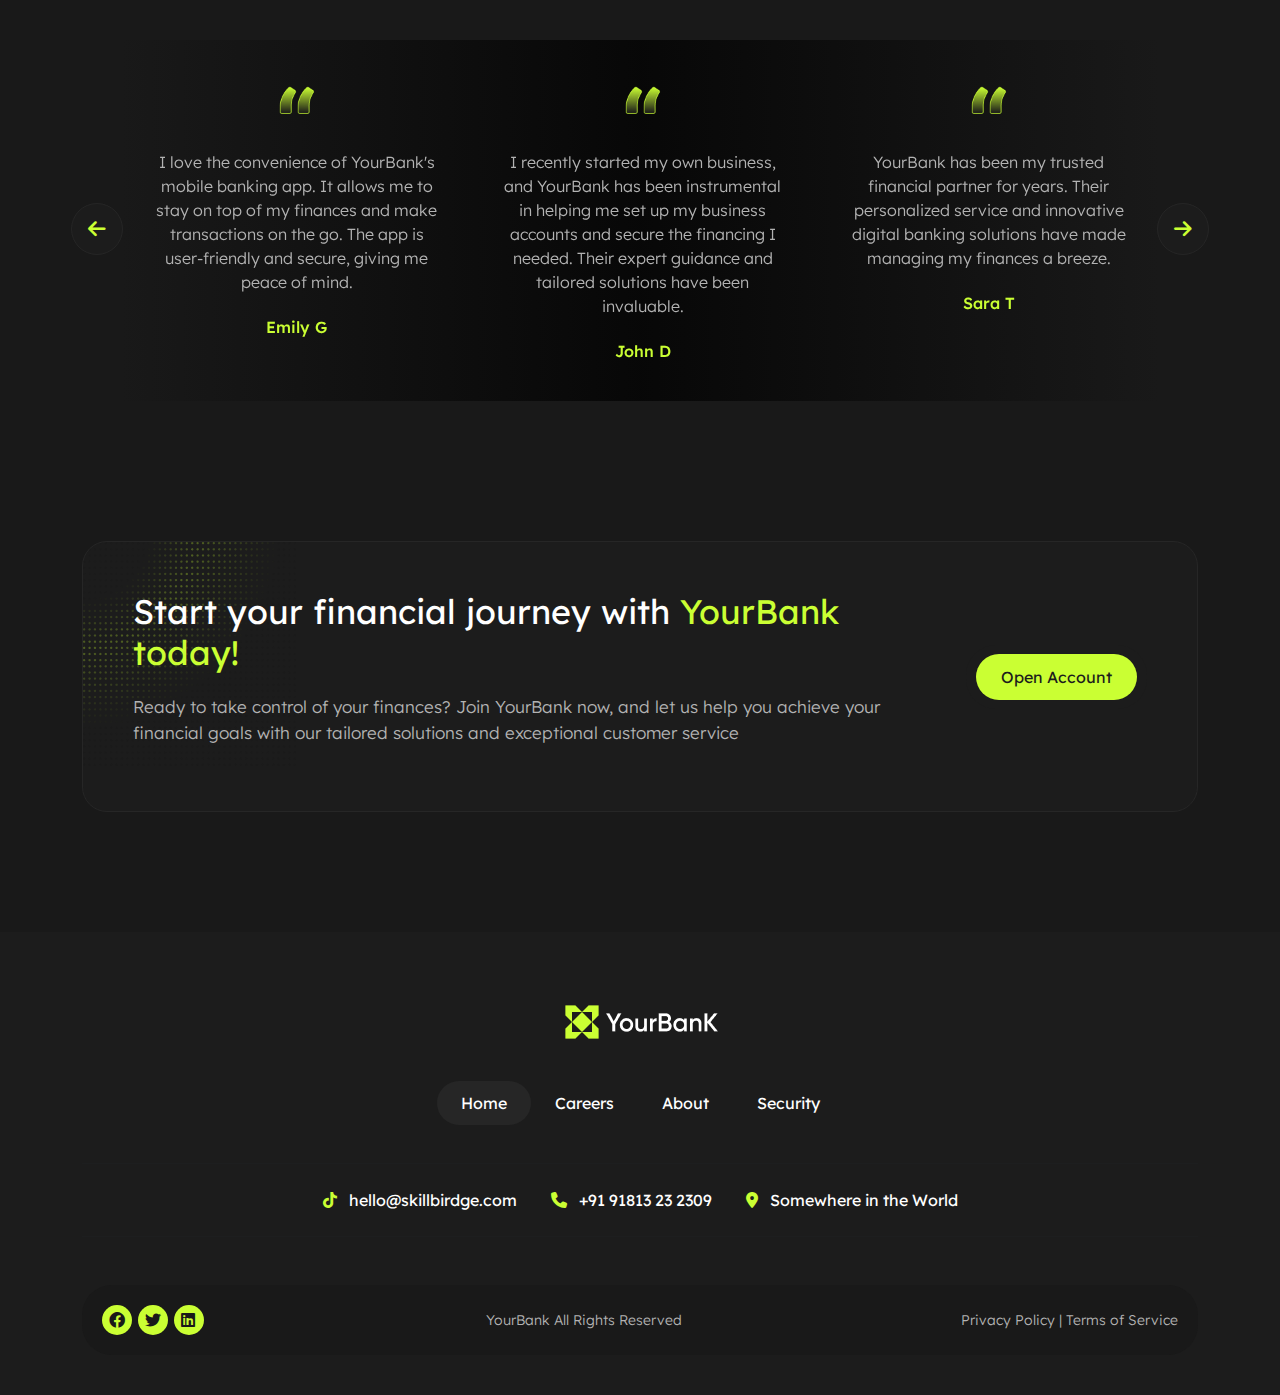
==== commit 15891b1e: "update" ====
--- a/index.html
+++ b/index.html
@@ -13,8 +13,10 @@
   <link href="https://fonts.googleapis.com/css2?family=Lexend:wght@300;400;500;600;700;800&display=swap" rel="stylesheet">
 
   <!-- links -->
+  <link rel="stylesheet" href="asstes/css/owl.carousel.min.css">
+  <link rel="stylesheet" href="asstes/css/owl.theme.default.min.css">
+  <link rel="stylesheet" href="asstes/css/fontawesome.min.css">
     <link rel="stylesheet" href="asstes/css/bootstrap.min.css">
-    <link rel="stylesheet" href="asstes/css/fontawesome.min.css">
     <link rel="stylesheet" href="asstes/css/style.css">
 
 </head>
@@ -24,11 +26,11 @@
     <div class="container">
       <div class="main_header d-flex justify-content-between align-items-center">
             <div class="logo_area">
-              <a href="#"><img src="asstes/images/home-page/logo.png" alt="logo image"></a>
+              <a href="index.html"><img src="asstes/images/home-page/logo.png" alt="logo image"></a>
             </div>
             <nav class="menu_area">
               <ul>
-                <li><a href="index.html">Home</a></li>
+                <li class="active"><a href="index.html">Home</a></li>
                 <li><a href="careers.html">Careers</a></li>
                 <li><a href="about.html">About</a></li>
                 <li><a href="security.html">Security</a></li>
@@ -521,14 +523,118 @@
         </div>
       </div>
     </section>
+
+    <section class="testimonial_area section_padding">
+      <div class="container">
+        <div class="section_title d-flex align-items-center justify-content-between">
+          <div class="section_title_content">
+            <h1>Our <span style="color: var(--color02);">Testimonials</span></h2>
+            <p>Discover how YourBank has transformed lives with innovative digital solutions and personalized customer service. See why our clients trust us for a secure and prosperous financial journey</p>
+          </div>
+          <div class="section_title_btn">
+            <a class="btn02" href="#">For Individuals</a>
+            <a class="btn01" href="#">For Businesses</a>
+          </div>
+        </div>
+        <div id="testimonial_carousel">
+          <div class="owl-carousel">
+            <div class="owl_content text-center">
+              <div class="quote_icon">
+                <img src="asstes/images/home-page/quote-icon.png" alt="icon">
+              </div>
+              <p class="mb-4">I recently started my own business, and YourBank has been instrumental in helping me set up my business accounts and secure the financing I needed. Their expert guidance and tailored solutions have been invaluable.</p>
+              <h4>John D</h4>
+            </div>
+            <div class="owl_content text-center">
+              <div class="quote_icon">
+                <img src="asstes/images/home-page/quote-icon.png" alt="icon">
+              </div>
+              <p class="mb-4">YourBank has been my trusted financial partner for years. Their personalized service and innovative digital banking solutions have made managing my finances a breeze.</p>
+              <h4>Sara T</h4>
+            </div>
+            <div class="owl_content text-center">
+              <div class="quote_icon">
+                <img src="asstes/images/home-page/quote-icon.png" alt="icon">
+              </div>
+              <p class="mb-4">I love the convenience of YourBank's mobile banking app. It allows me to stay on top of my finances and make transactions on the go. The app is user-friendly and secure, giving me peace of mind.</p>
+              <h4>Emily G</h4>
+            </div>
+            <div class="owl_content text-center">
+              <div class="quote_icon">
+                <img src="asstes/images/home-page/quote-icon.png" alt="icon">
+              </div>
+              <p class="mb-4">I recently started my own business, and YourBank has been instrumental in helping me set up my business accounts and secure the financing I needed. Their expert guidance and tailored solutions have been invaluable.</p>
+              <h4>John D</h4>
+            </div>
+            <div class="owl_content text-center">
+              <div class="quote_icon">
+                <img src="asstes/images/home-page/quote-icon.png" alt="icon">
+              </div>
+              <p class="mb-4">YourBank has been my trusted financial partner for years. Their personalized service and innovative digital banking solutions have made managing my finances a breeze.</p>
+              <h4>Sara T</h4>
+            </div>
+            <div class="owl_content text-center">
+              <div class="quote_icon">
+                <img src="asstes/images/home-page/quote-icon.png" alt="icon">
+              </div>
+              <p class="mb-4">I love the convenience of YourBank's mobile banking app. It allows me to stay on top of my finances and make transactions on the go. The app is user-friendly and secure, giving me peace of mind.</p>
+              <h4>Emily G</h4>
+            </div>
+          </div>
+        </div>
+      </div>
+    </section>
+
+    <section class="open_account_area section_padding">
+      <div class="container">
+        <div class="section_title d-flex align-items-center justify-content-between">
+          <div class="section_title_content">
+            <h1>Start your financial journey with <span style="color: var(--color02);">YourBank today!</span></h2>
+            <p>Ready to take control of your finances? Join YourBank now, and let us help you achieve your financial goals with our tailored solutions and exceptional customer service</p>
+          </div>
+          <div class="section_title_btn">
+            <a class="btn02" href="#">Open Account</a>
+          </div>
+        </div>
+      </div>
+    </section>
   </main>
 
-  <footer>
-    <!-- place footer here -->
+  <footer class="footer_area section_padding">
+    <div class="container">
+      <div class="footer_content text-center">
+        <a href="index.html"><img src="asstes/images/home-page/logo.png" alt="logo image"></a>
+        <nav class="footer_menu mt-5 mb-5">
+          <ul>
+            <li class="active"><a href="index.html">Home</a></li>
+            <li><a href="careers.html">Careers</a></li>
+            <li><a href="about.html">About</a></li>
+            <li><a href="security.html">Security</a></li>
+          </ul>
+        </nav>
+        <hr>
+        <div class="footer_contact text-white mt-4 mb-4">
+          <span><i class="fa-brands fa-tiktok"></i> &nbsp; hello@skillbirdge.com</span>
+          <span><i class="fa-solid fa-phone"></i> &nbsp; +91 91813 23 2309</span>
+          <span><i class="fa-solid fa-location-dot"></i> &nbsp; Somewhere in the World</span>
+        </div>
+        <hr>
+      </div>
+      <div class="social_copyright d-flex justify-content-between align-items-center mt-5">
+        <div class="social_icons">
+          <a href="#"><i class="fa-brands fa-facebook"></i></a>
+          <a href="#"><i class="fa-brands fa-twitter"></i></a>
+          <a href="#"><i class="fa-brands fa-linkedin"></i></a>
+        </div>
+        <p>YourBank All Rights Reserved</p>
+        <p>Privacy Policy | Terms of Service</p>
+      </div>
+    </div>
   </footer>
   <!-- Bootstrap JavaScript Libraries -->
   <script src="asstes/js/jquery.min.js"></script>
   <script src="asstes/js/popper.min.js"></script>
+  <script src="asstes/js/owl.carousel.min.js"></script>
   <script src="asstes/js/bootstrap.min.js"></script>
   <script src="asstes/js/script.js"></script>
 </body>
--- a/asstes/css/style.css
+++ b/asstes/css/style.css
@@ -58,7 +58,8 @@
 	font-size: 16px;
     transition: 0.3s all ease;
 }
-ul li a:hover{
+ul li a:hover,
+ul li.active a{
 	background-color: var(--color06);
     border-radius: 82px;
 }
@@ -88,7 +89,12 @@
     overflow-x: hidden;
 }
 
-/******* Home Area Css *******/
+    /* **************** */
+    /* **************** */
+/******* Home Page Css *******/
+    /* **************** */
+    /* **************** */
+
 .header_area{
     margin-top: 50px;
 }
@@ -264,6 +270,10 @@
     color: var(--color02);
 }
 
+    /* **************** */
+/******* Product Area Css *******/
+    /* **************** */
+
 .products_area{
     margin-top: 40px;
 }
@@ -315,6 +325,10 @@
     font-size: 15px;
 }
 
+    /* **************** */
+/******* Case Area Css *******/
+    /* **************** */
+
 .use_cases_icon_text{
     background: var(--color05) url('../images/home-page/use-cases-shap.png') no-repeat top left;
     padding: 40px 35px; 
@@ -358,6 +372,9 @@
     margin-top: 20px;
 }
 
+    /* **************** */
+/******* Feature Area Css *******/
+    /* **************** */
 
 .features_area .section_title_content{
     width: 80%;
@@ -402,6 +419,10 @@
     font-size: 15px;
 }
 
+    /* **************** */
+/******* FAQ Area Css *******/
+    /* **************** */
+
 .faq_content_area{
     grid-template-columns: 49% 49% ;
     grid-gap: 30px;
@@ -417,4 +438,355 @@
 }
 .faq_btn .btn01{
     border: 1px solid var(--color06);
+}
+
+    /* **************** */
+/******* Testimonial Area Css *******/
+    /* **************** */
+
+#testimonial_carousel{ 
+    position: relative;
+    width: 93%;
+    margin: auto;
+}
+#testimonial_carousel .owl-carousel{ 
+    background: linear-gradient(90deg, var(--color01) 0%, rgba(0, 0, 0, 0.7) 50%, var(--color01) 100%);
+
+}
+#testimonial_carousel .owl-nav button i{
+    font-size: 20px ;
+    color: var(--color02);
+    padding: 15px 16px;
+    background-color: var(--color05);
+    border: 1px solid var(--color06);
+    border-radius: 50%;
+}
+#testimonial_carousel .owl-nav .owl-prev{
+    position: absolute;
+    top: 45%;
+    left: -50px;
+}
+#testimonial_carousel .owl-nav .owl-next{
+    position: absolute;
+    top: 45%;
+    right:  -50px;
+}
+.owl_content{
+    width: 90%;
+    height: 100%;
+    padding:40px 15px;
+    margin-left: 20px;
+}
+.quote_icon{
+    width: 40px;
+    margin: auto;
+    margin-bottom: 30px;
+}
+.owl_content h4{
+    color: var(--color02);
+}
+.owl_content p{
+    font-size: 16px;
+}
+
+    /* **************** */
+/******* Account Area Css *******/
+    /* **************** */
+
+.open_account_area .section_title{
+    background: var(--color05) url('../images/home-page/use-cases-shap.png') no-repeat;
+    padding: 50px ;
+    border-radius: 25px;
+    border: 1px solid var(--color06);
+}
+.open_account_area .section_title_content{
+    width: 75%;
+}
+.open_account_area .section_title_content h1{
+    font-size: 34px;
+    font-weight: 400;
+}
+
+
+    /* **************** */
+    /* **************** */
+/******* Career Page Css *******/
+    /* **************** */
+    /* **************** */
+
+.career_header_content {
+    background: var(--color05) url("../images/home-page/use-cases-shap02.png") no-repeat top right;
+    padding: 40px;
+    border-radius: 20px;
+    position: relative;
+}
+.career_header_image img{
+    width: 60%;
+}
+.career_heading_dis{
+    position: absolute;
+    top: 40px;
+    left: 40px;
+    width: 50%;
+    background: var(--color01);
+    border-radius: 20px 0 60px 20px;
+    padding: 55px 55px 0;
+}
+.career_heading_dis .section_title_content{
+    width: 100%;
+}
+
+    /* **************** */
+/******* value Area Css *******/
+    /* **************** */
+
+.value_area .section_title_content{
+    width: 95%;
+}
+.value_content_area{
+    grid-template-columns: 48% 48%;
+    grid-gap: 50px;
+}
+.value_content_box{
+    border-left: 1px solid var(--color02);
+    padding-left: 30px;
+}
+.value_content_box h1{
+    color: #4C4C4D;
+    margin: 5px 0 20px;
+    font-size: 40px;
+}
+.value_content_box p{
+    margin-bottom: 5px;
+}
+
+    /* **************** */
+/******* Benefit Area Css *******/
+    /* **************** */
+
+.benefit_area .section_title_content,.job_opening_area .section_title_content{
+    width: 80%;
+}
+.benefit_content{
+    display: grid;
+    grid-template-columns: 48% 48%;
+    grid-gap: 50px;
+}
+.benefit_content_box{
+    background: linear-gradient(106deg, rgba(202, 255, 51, 0.05) -29.45%, rgba(202, 255, 51, 0.00) 27.86%), linear-gradient(267deg, #1C1C1C 40.67%, rgba(28, 28, 28, 0.00) 99.81%);
+    border: 1px solid rgba(202, 255, 51, 0.10);
+    background-blend-mode: normal, normal, screen;
+    padding: 30px 10px;
+}
+.benefit_content_box p{
+    margin-top: 20px;
+    margin-bottom: 0;
+}
+.benefit_box_title .product_icon_shadow{
+    margin: 0 15px 0 0;
+}
+.benefit_content_box01,.benefit_content_box04{
+    border-radius: 40px 14px;
+}
+.benefit_content_box02,.benefit_content_box03{
+    border-radius: 14px 40px;
+}
+
+    /* **************** */
+/******* Job opening Area Css *******/
+    /* **************** */
+
+.job_opening_content{
+    display: grid;
+    grid-template-columns: 48% 48%;
+    grid-gap: 20px;
+}
+.job_opening_content_box{
+    background: var(--color05);
+    padding: 35px;
+    border-radius: 20px;
+    padding-bottom: 50px;
+}
+.job_location{
+    margin-bottom: 40px;
+    margin-top: 15px;
+}
+.job_location span{
+    background-color: var(--color01);
+    padding: 6px 12px;
+    border-radius: 30px;
+    display: inline-block;
+    color: var(--color04);
+    font-weight: 300;
+    font-size: 15px;
+    border: 1px solid var(--color06);
+}
+.job_opening_content_box p{
+    margin: 20px 0 40px;
+}
+.job_opening_content_box ul{
+    flex-direction: column;
+    align-items: start;
+    margin: 20px 0 60px;
+}
+.job_opening_content_box ul li{
+    display: flex;
+    align-items: center;
+    font-size: 16px;
+    color: var(--color04);
+    font-weight: 300;
+    margin-bottom: 10px;
+}
+.job_opening_content_box ul li i{
+    margin-right: 8px;
+}
+
+
+    /* **************** */
+    /* **************** */
+/******* About Page Css *******/
+    /* **************** */
+    /* **************** */
+
+.mi_vi_text_box{
+    display: grid;
+    grid-template-columns: 38% 58%;
+    align-items: center;
+}
+.mi_vi_img{
+    padding: 40px;
+    padding-bottom: 0;
+    background: var(--color05) url('../images/about-page/mission-&-vision-shap.png') no-repeat center/93%;
+    border-radius: 30px 30px 15px 15px;
+}
+.mi_vi_img img{
+    width: 100%;
+}
+.mi_vi_text{
+    border-left: 1px solid var(--color02);
+    padding: 0 0 0 40px ;
+}
+.mi_vi_text p{
+    margin: 20px 0 0 0;
+    font-size: 16px;
+}
+.mi_vi_content02{
+    margin-top: -60px;
+}
+.mi_vi_content02 .mi_vi_img{
+    order: 2;
+}
+.mi_vi_text_box02{
+    grid-template-columns: 58% 38%;
+}
+.mi_vi_text_box02 .mi_vi_text{
+    border-right: 1px solid var(--color02);
+    border-left: 0;
+    padding: 0 40px 0 0;
+}
+
+    /* **************** */
+/******* Press release Area Css *******/
+    /* **************** */
+.press_release_content{
+    display: grid;
+    grid-template-columns: 48% 48%;
+    grid-gap: 20px;
+}
+.press_release_content_box{
+    padding: 20px;
+    background: var(--color05);
+    border-radius: 30px;
+    transition: 0.2s all ease;
+    cursor: pointer;
+}
+.press_release_content_box:hover{
+    background: #232323;
+    transform: scale(1.01);
+}
+.press_release_content_box img{
+    width: 100%;
+}
+.pr_re_text{
+    padding: 25px;
+    padding-bottom: 0;
+    margin-top: 20px;
+}
+.pr_re_text h3{
+    font-size: 19px;
+    font-weight: 400;
+}
+.pr_re_loc_date{
+    margin: 10px;
+}
+.pr_re_loc_date span{
+    color: var(--color04);
+    padding: 6px 12px;
+    display: inline-block;
+    background: var(--color01);
+    font-size: 14px;
+    font-weight: 300;
+    border-radius: 30px;
+}
+.pr_re_text p{
+    font-size: 15px;
+}
+
+    /* **************** */
+    /* **************** */
+/******* Security Page Css *******/
+    /* **************** */
+    /* **************** */
+
+.protect_area .section_title_content{
+    width: 85%;
+}
+.protect_area .benefit_content{
+    background: url('../images/security-page/background-shap.png') no-repeat left top/100% ;
+    height: 90%;
+    padding: 50px;
+}
+.protect_area .benefit_content{
+    grid-gap: 25px;
+}
+.protect_area .benefit_content_box{
+    border-radius: 30px;
+}
+.product_icon img{
+    width: 70%;
+  margin-top: 8px;
+}
+
+    /* **************** */
+/******* Footer Area Css *******/
+    /* **************** */
+
+.footer_area{
+    background: var(--color05);
+    padding-bottom: 40px;
+}
+.footer_contact span{
+    margin: 0 15px;
+}
+.footer_contact span i{
+    color: var(--color02);
+}
+.social_copyright{
+    background: var(--color01);
+    padding: 20px;
+    border-radius: 30px;
+}
+.social_icons a {
+	width: 30px;
+	height: 30px;
+	display: inline-block;
+	background: var(--color02);
+	border-radius: 50%;
+	color: var(--color01);
+	padding: 3px 7px;
+    margin-right: 2px;
+}
+.social_copyright p{
+    margin: 0;
+    font-size: 14px;
 }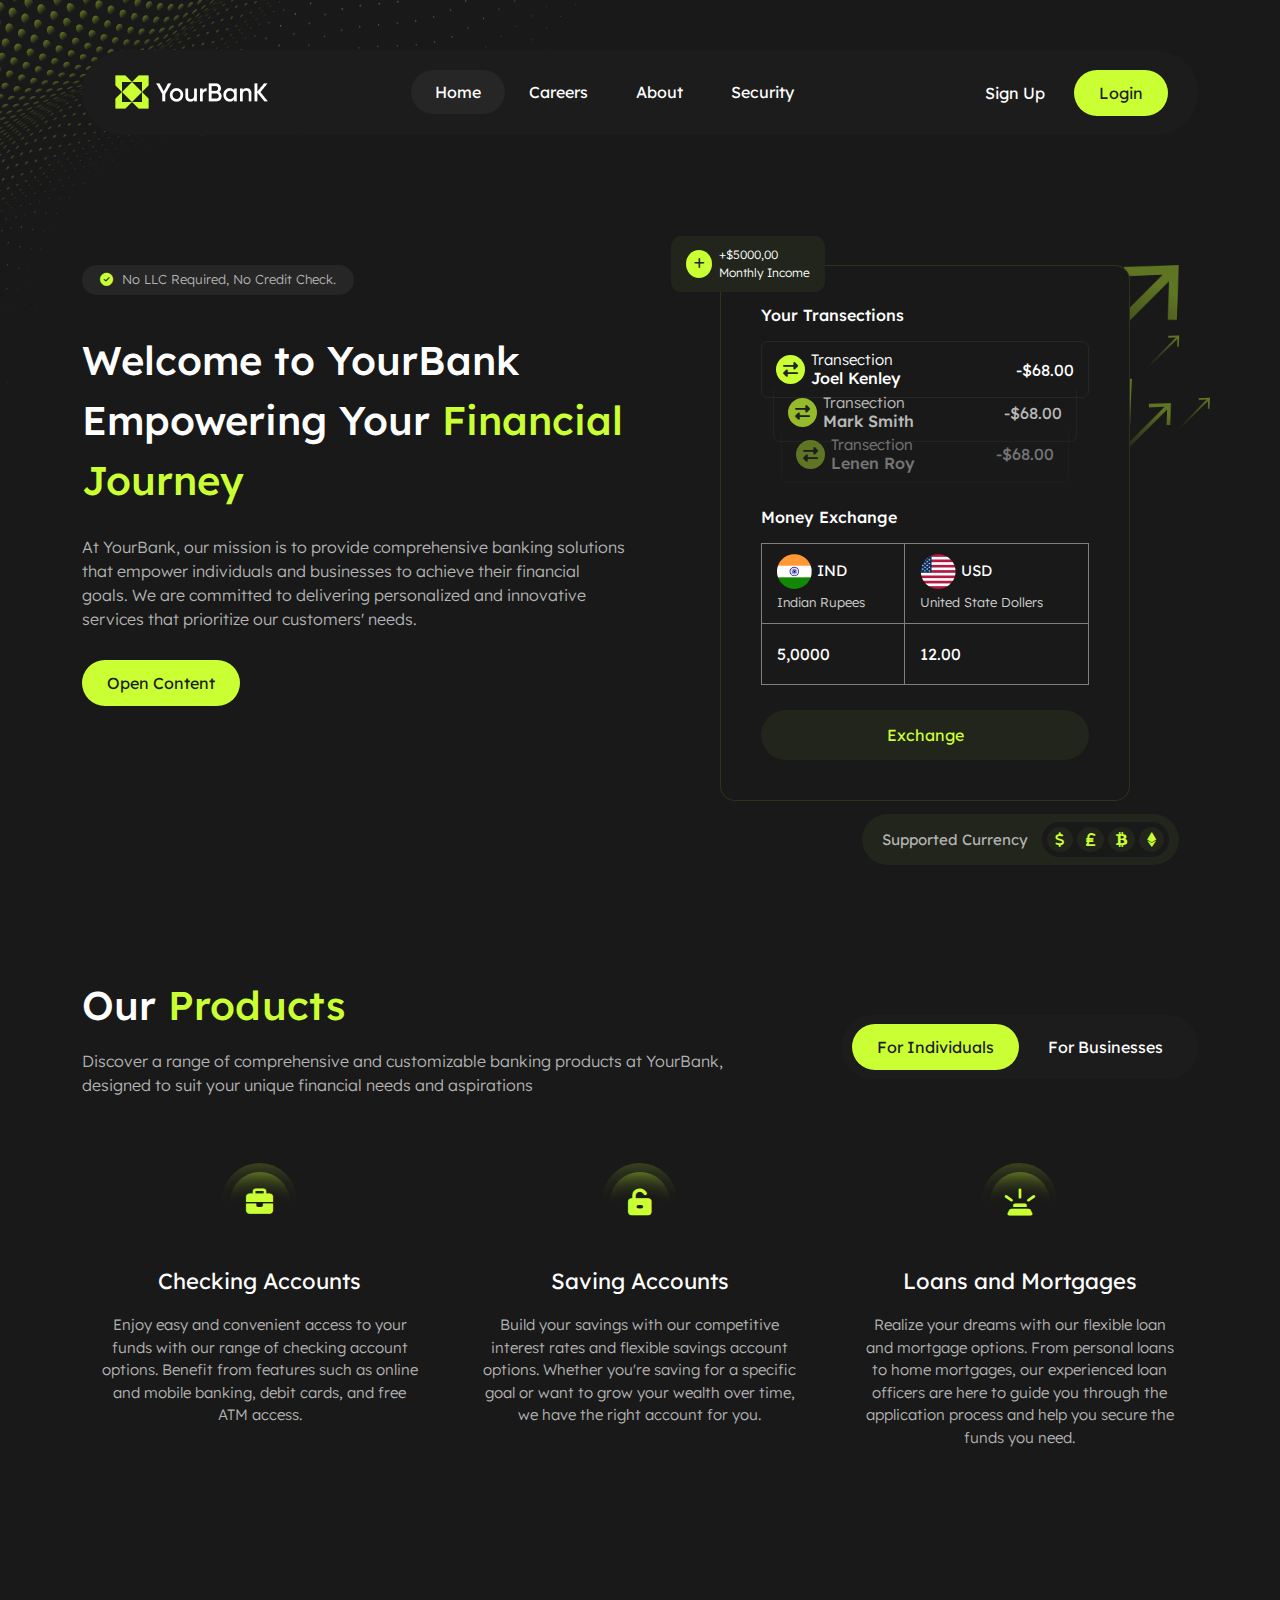
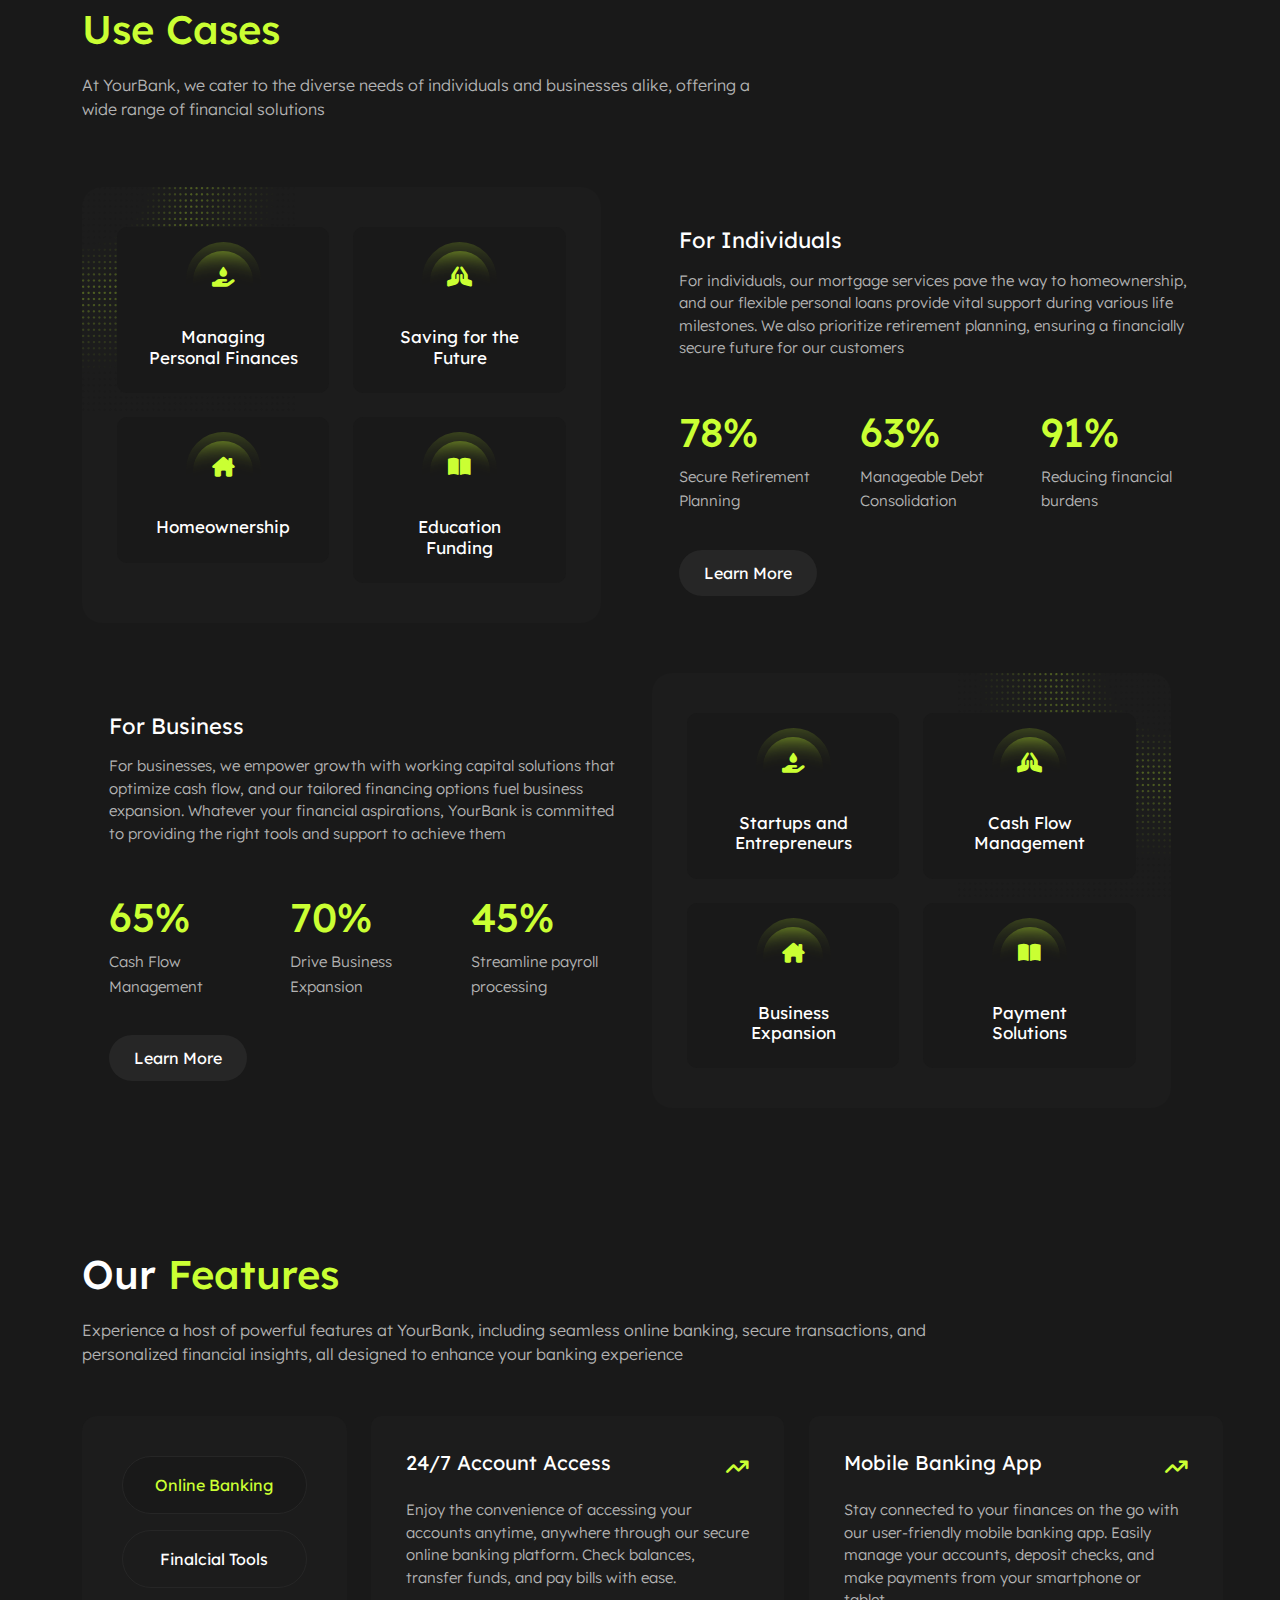
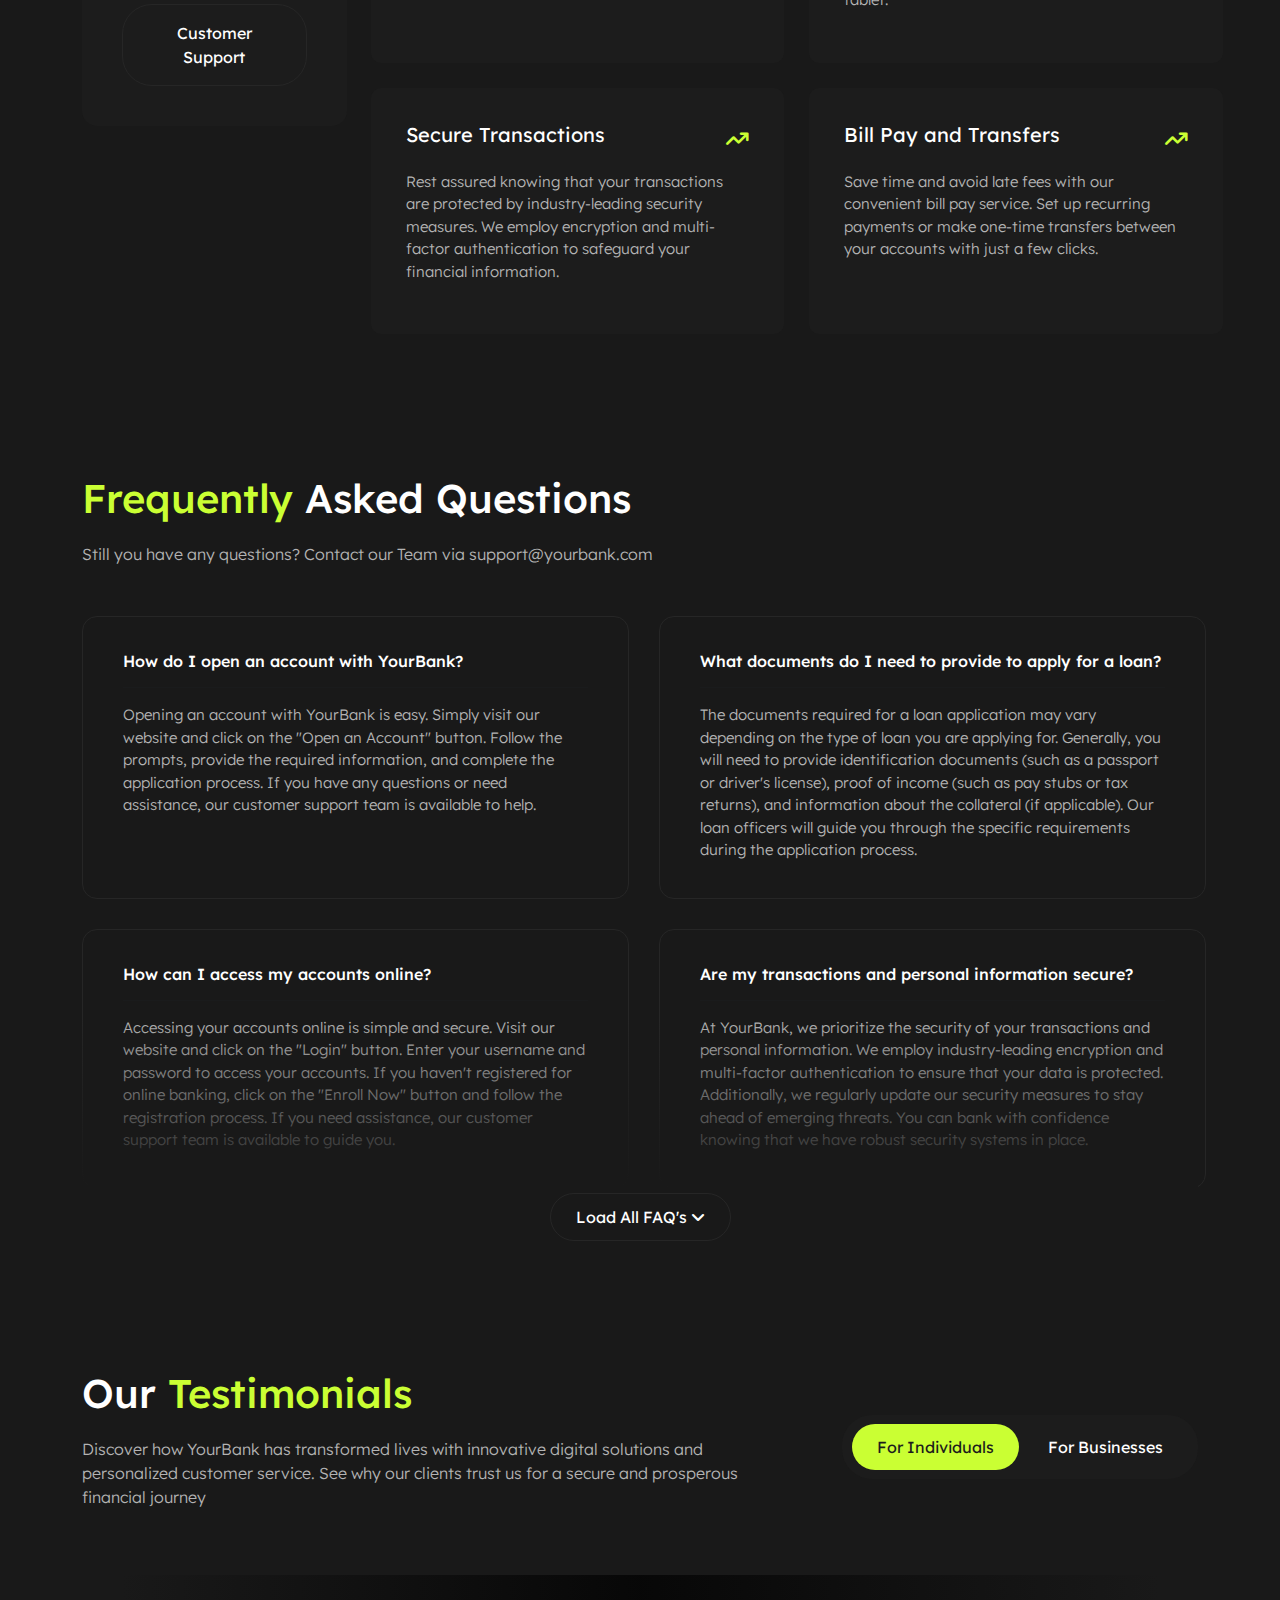
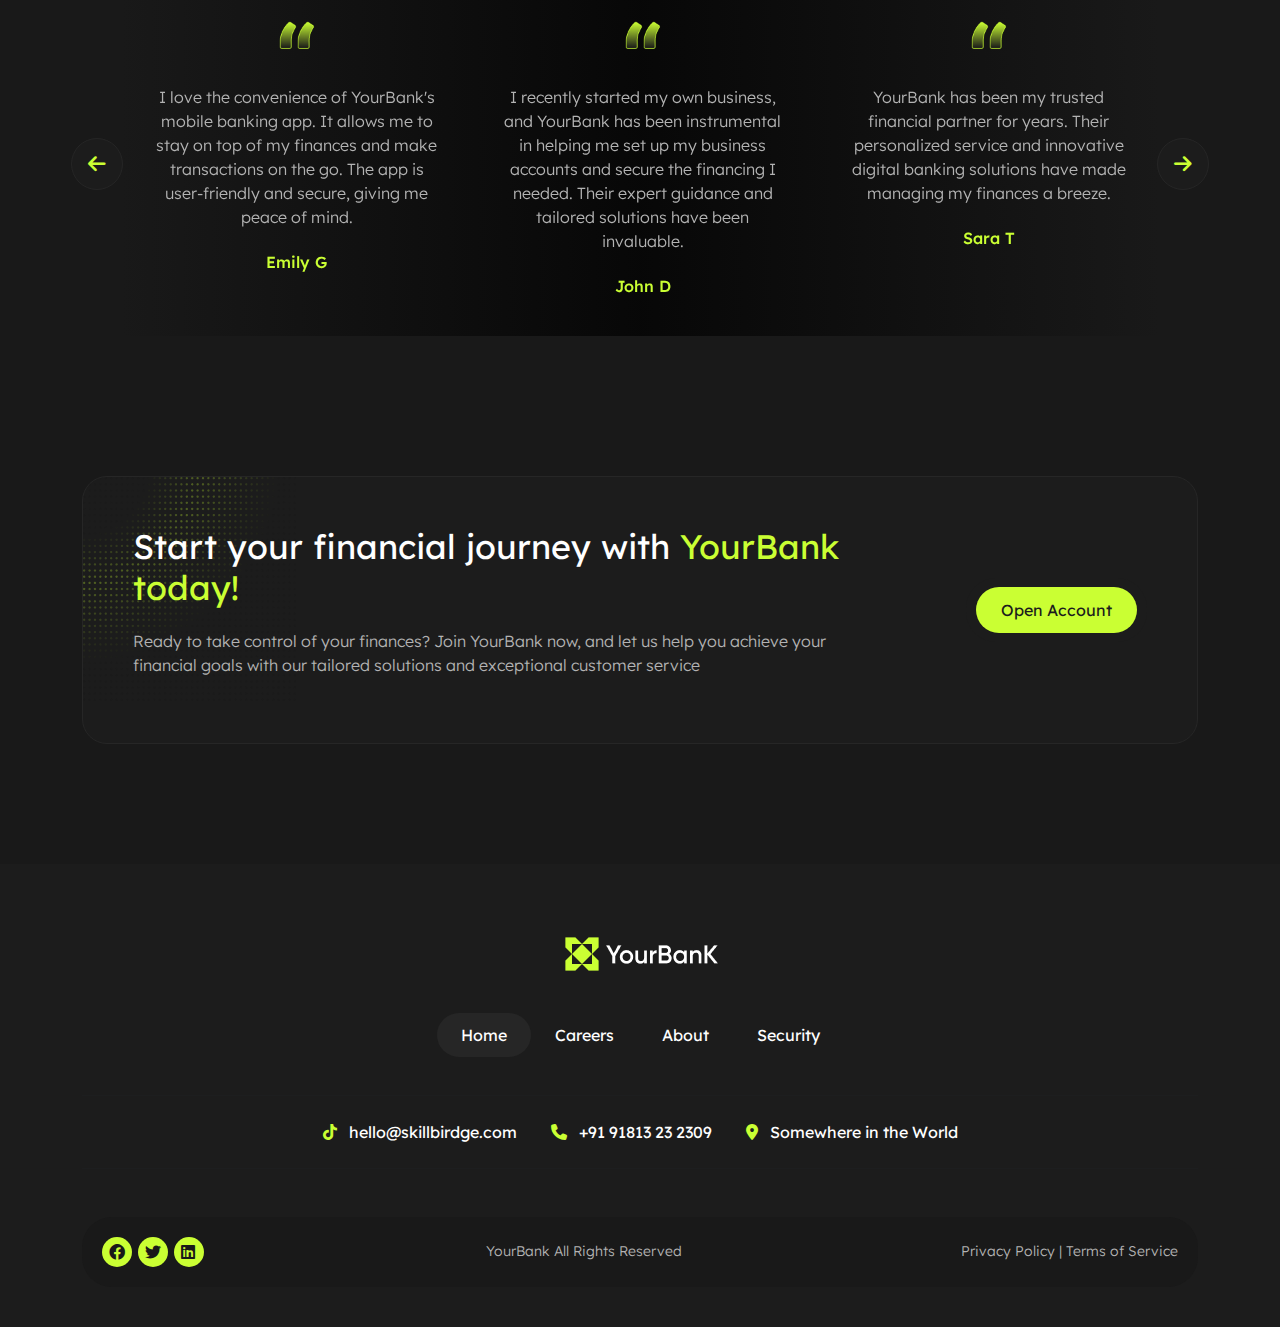
==== commit 45f4001e: "update" ====
--- a/index.html
+++ b/index.html
@@ -16,8 +16,9 @@
   <link rel="stylesheet" href="asstes/css/owl.carousel.min.css">
   <link rel="stylesheet" href="asstes/css/owl.theme.default.min.css">
   <link rel="stylesheet" href="asstes/css/fontawesome.min.css">
-    <link rel="stylesheet" href="asstes/css/bootstrap.min.css">
-    <link rel="stylesheet" href="asstes/css/style.css">
+  <link rel="stylesheet" href="asstes/css/bootstrap.min.css">
+  <link rel="stylesheet" href="asstes/css/style.css">
+  <link rel="stylesheet" href="asstes/css/responsive.css">
 
 </head>
 
@@ -37,8 +38,8 @@
               </ul>
             </nav>
             <div class="buttons">
-              <a class="btn01" href="#">Sign Up</a>
-              <a class="btn02" href="#">Login</a>
+              <a class="btn01" href="registration.html">Sign Up</a>
+              <a class="btn02" href="login.html">Login</a>
             </div>
       </div>
     </div>    
@@ -151,7 +152,7 @@
       <div class="container">
         <div class="section_title d-flex align-items-center justify-content-between">
           <div class="section_title_content">
-            <h1>Our <span style="color: var(--color02);">Products</span></h2>
+            <h1>Our <span style="color: var(--color02);">Products</span></h1>
             <p>Discover a range of comprehensive and customizable banking products at YourBank, designed to suit your unique financial needs and aspirations</p>
           </div>
           <div class="section_title_btn">
@@ -204,7 +205,7 @@
       <div class="container">
         <div class="section_title d-flex align-items-center justify-content-between">
           <div class="section_title_content">
-            <h1><span style="color: var(--color02);">Use Cases</span></h2>
+            <h1><span style="color: var(--color02);">Use Cases</span></h1>
             <p>At YourBank, we cater to the diverse needs of individuals and businesses alike, offering a wide range of financial solutions</p>
           </div>
         </div>
@@ -373,7 +374,7 @@
       <div class="container">
         <div class="section_title">
           <div class="section_title_content">
-            <h1>Our <span style="color: var(--color02);">Features</span></h2>
+            <h1>Our <span style="color: var(--color02);">Features</span></h1>
             <p>Experience a host of powerful features at YourBank, including seamless online banking, secure transactions, and personalized financial insights, all designed to enhance your banking experience</p>
           </div>
         </div>
@@ -492,7 +493,7 @@
       <div class="container">
         <div class="section_title">
           <div class="section_title_content">
-            <h1><span style="color: var(--color02);">Frequently</span> Asked Questions</h2>
+            <h1><span style="color: var(--color02);">Frequently</span> Asked Questions</h1>
             <p>Still you have any questions? Contact our Team via support@yourbank.com</p>
           </div>
         </div>
@@ -528,7 +529,7 @@
       <div class="container">
         <div class="section_title d-flex align-items-center justify-content-between">
           <div class="section_title_content">
-            <h1>Our <span style="color: var(--color02);">Testimonials</span></h2>
+            <h1>Our <span style="color: var(--color02);">Testimonials</span></h1>
             <p>Discover how YourBank has transformed lives with innovative digital solutions and personalized customer service. See why our clients trust us for a secure and prosperous financial journey</p>
           </div>
           <div class="section_title_btn">
@@ -589,7 +590,7 @@
       <div class="container">
         <div class="section_title d-flex align-items-center justify-content-between">
           <div class="section_title_content">
-            <h1>Start your financial journey with <span style="color: var(--color02);">YourBank today!</span></h2>
+            <h1>Start your financial journey with <span style="color: var(--color02);">YourBank today!</span></h1>
             <p>Ready to take control of your finances? Join YourBank now, and let us help you achieve your financial goals with our tailored solutions and exceptional customer service</p>
           </div>
           <div class="section_title_btn">
--- a/asstes/css/style.css
+++ b/asstes/css/style.css
@@ -697,7 +697,7 @@
     padding: 20px;
     background: var(--color05);
     border-radius: 30px;
-    transition: 0.2s all ease;
+    transition: 0.2s;
     cursor: pointer;
 }
 .press_release_content_box:hover{
@@ -715,6 +715,9 @@
 .pr_re_text h3{
     font-size: 19px;
     font-weight: 400;
+}
+.press_release_content_box:hover h3{
+    color: var(--color02);
 }
 .pr_re_loc_date{
     margin: 10px;
@@ -731,6 +734,15 @@
 .pr_re_text p{
     font-size: 15px;
 }
+.press_read_more a{
+    color: var(--color03);
+    font-weight: 300;
+    font-style: 14px;
+    transition: 0.2s;
+}
+.press_release_content_box:hover .press_read_more a{
+    color: var(--color02);
+}
 
     /* **************** */
     /* **************** */
@@ -755,6 +767,153 @@
 .product_icon img{
     width: 70%;
   margin-top: 8px;
+}
+
+    /* **************** */
+    /* **************** */
+/******* Login & Registration Page Css *******/
+    /* **************** */
+    /* **************** */
+
+.login_content_area{
+    width: 80% ;
+    margin: auto;
+    background: var(--color01) url('../images/login-shape.png') no-repeat center/100%;
+    background-blend-mode: overlay;
+    border-radius: 15px;
+    position: relative;
+}
+.login_shape{
+    background: url('../images/home-page/use-cases-shap02.png') no-repeat top right;
+    padding: 100px;
+}
+.login_form{
+    text-align: center;
+    margin: 50px 0 10px 0;
+}
+.form-row{
+    grid-template-columns: 1fr 1fr;
+    grid-gap: 30px;
+}
+.form-row input{
+    background: var(--color01);
+    border: none;
+    padding: 15px 25px;
+    color: var(--color03);
+    border-radius: 30px;
+}
+.form-row input::placeholder{
+    color: var(--color04);
+    font-weight: 300;
+}
+.form-row input:focus{
+    background: var(--color06);
+    box-shadow: none;
+    color: var(--color03);
+}
+.login_form a{
+    color: var(--color03);
+    text-decoration: underline;
+    margin: 30px 0;
+    display: inline-block;
+}
+.form_btns .button {
+	width: 50%;
+	margin-bottom: 15px;
+	border: none;
+	outline: none;
+    transition: 0.2s;
+}
+.form_btns .btn01{
+    background: var(--color06);
+}
+.form_btns .button:hover{
+    background: var(--color01);
+    color: var(--color03);
+}
+.continue_with span{
+    display: inline-block;
+    width: 130px;
+    height: 1px;
+    background-color: var(--color04);
+}
+.continue_with strong{
+    margin: 0 20px;
+    font-weight: 300;
+    color: var(--color04);
+}
+.continue_icons .product_icon_shadow{
+    margin: 0 10px;
+}
+.continue_icons .product_icon_shadow a i{
+    color: var(--color02);
+    font-size: 22px;
+    padding: 14px;
+}
+
+
+    /* **************** */
+    /* **************** */
+/******* 404 Page Css *******/
+    /* **************** */
+    /* **************** */
+
+.error_content{
+    width: 40%;
+    height: 100vh;
+    margin: auto;
+    padding-top: 140px;
+    text-align: center;
+}
+.error_content h1 {
+	font-size: 200px;
+	color: var(--color02);
+	font-weight: 900;
+	letter-spacing: 10px;
+	text-shadow: 5px -5px 8px var(--color02);
+}
+.error_content h3{
+    font-size: 23px;
+    margin-bottom: 15px;
+}
+.error_content p{
+    padding: 0 40px;
+    font-size: 16px;
+}
+.error_btns{
+    margin-top: 30px;
+}
+.error_btns a{
+    width: 230px;
+    height: 50px;
+    padding-top: 12px;
+    text-transform: uppercase;
+    display: inline-block;
+    border: 1px solid var(--color06);
+    color: var(--color03);
+    border-radius: 10px;
+    margin: 0 10px;
+    transition: 0.2s;
+}
+.error_btns a:hover{
+    box-shadow: 0 0 30px -6px var(--color04) inset;
+    color: var(--color02);
+}
+
+
+
+.single_content img{
+    width: 100%;
+    margin: 30px 0;
+}
+.single_cat_loc{
+    margin-bottom: 15px;
+}
+.single_category p{
+    margin: 0;
+}
+.single_category p span{
+    color: var(--color02);
 }
 
     /* **************** */
--- a/asstes/css/responsive.css
+++ b/asstes/css/responsive.css
@@ -0,0 +1,59 @@
+@media all and (max-width:1400px){
+
+    h1 {
+        font-size: 40px;
+    }
+    p {
+        font-size: 16px;
+    }
+
+    .yourbank_right_content {
+        width: 75%;
+    }
+}
+@media all and (max-width:1200px){
+
+    h1 {
+        font-size: 33px;
+    }
+    ul li a {
+        font-size: 15px;
+    }
+    .btn01,.btn02{
+        font-size: 15px;
+        padding: 11px 24px;
+    }
+    .logo_area img {
+        width: 80%;
+    }
+    .joel h4 {
+        font-size: 15px;
+    }
+    .joel h5 {
+        font-size: 14px;
+    }
+
+    .yourbank_right_content {
+        width: 90%;
+        margin-right: 10px;
+    }
+
+@media all and (min-width:990px){
+
+}
+
+@media all and (max-width:990px){
+
+}
+
+@media all and (max-width:768px){
+
+}
+
+@media all and (max-width:575px){
+
+}
+
+@media all and (max-width:450px){
+
+}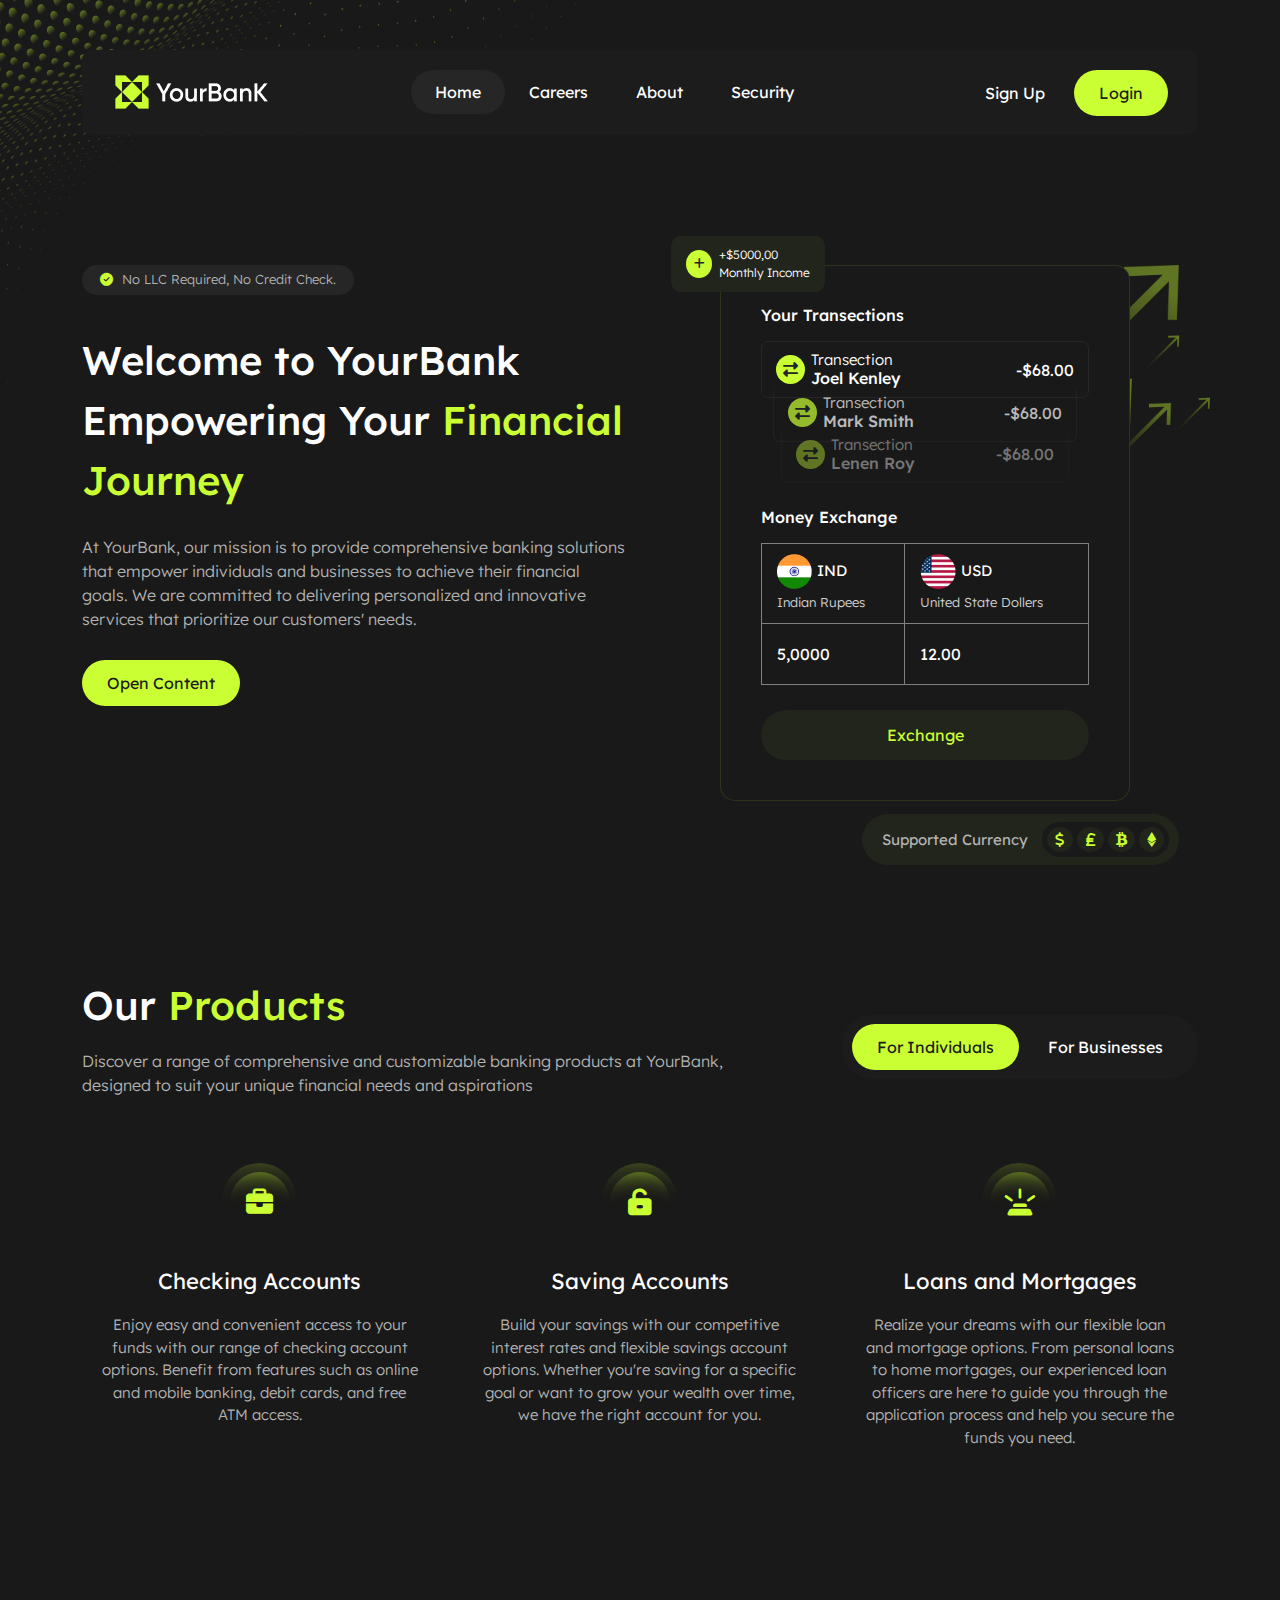
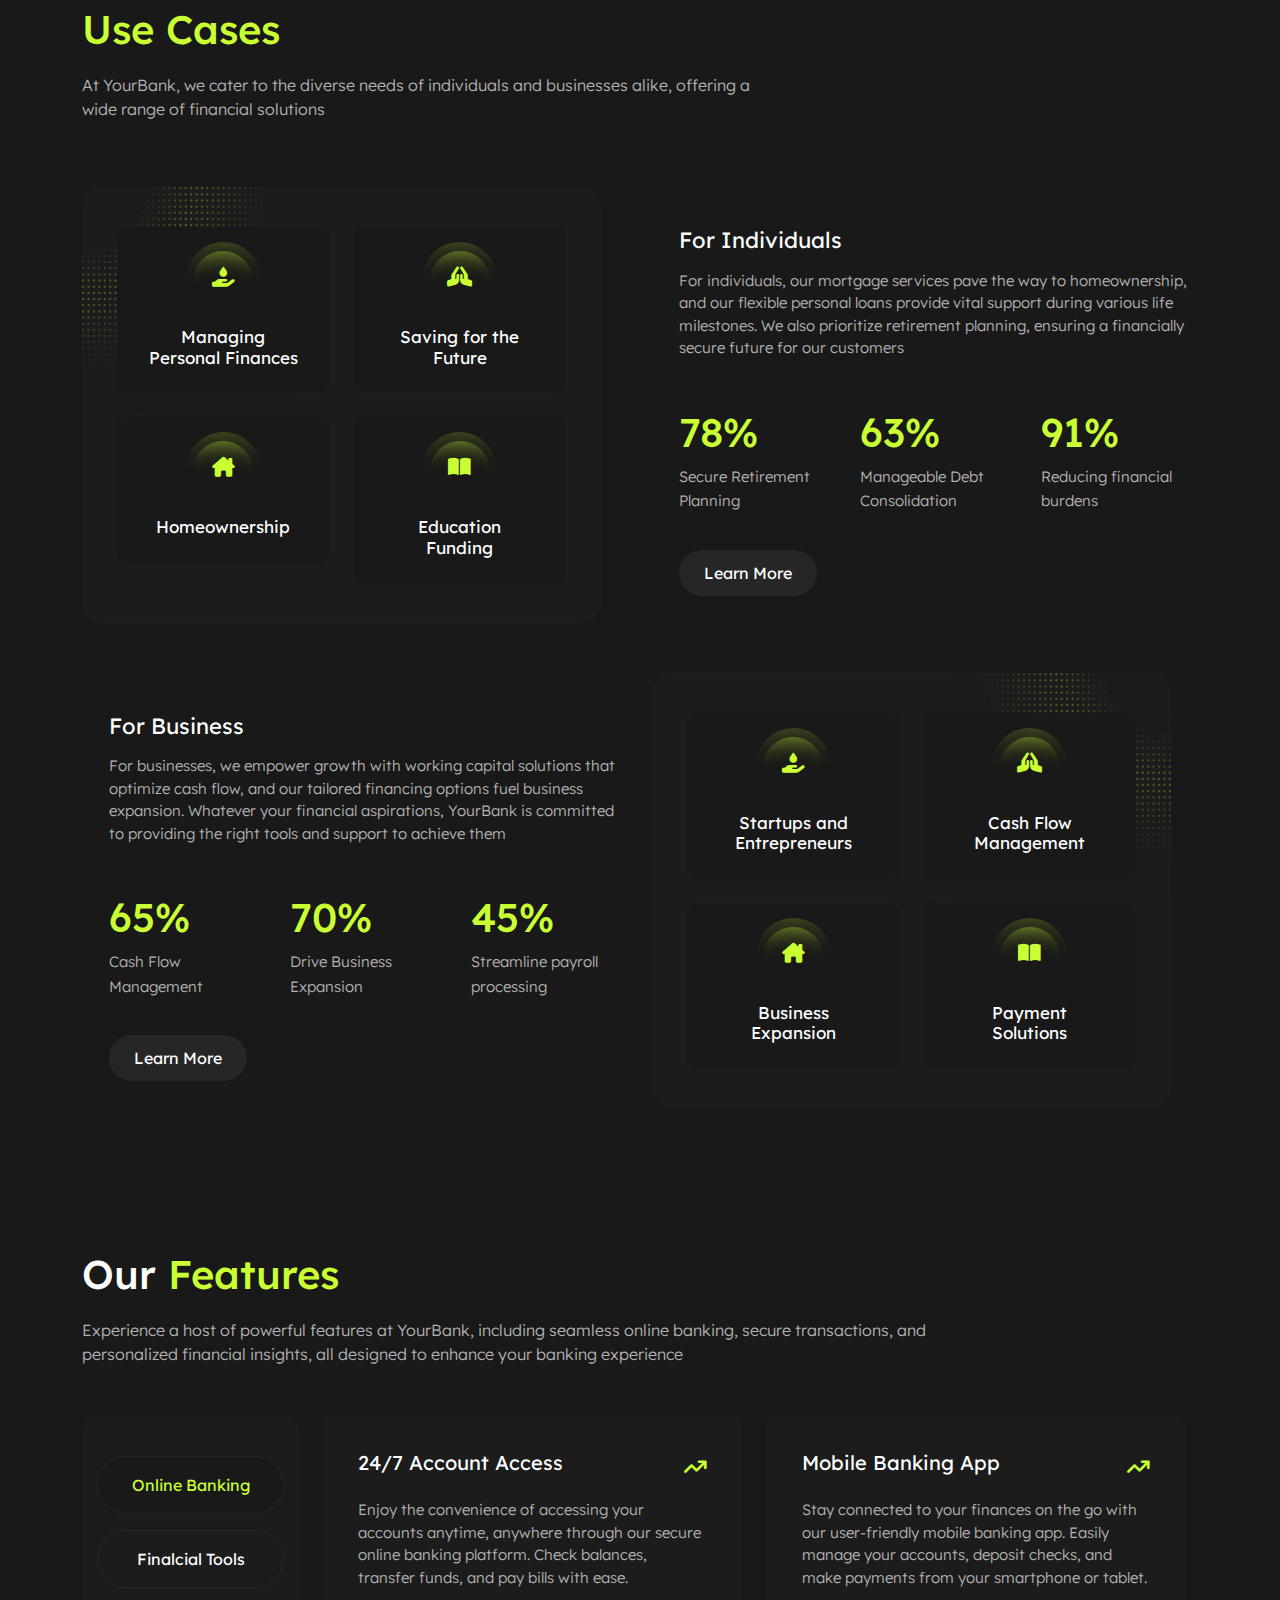
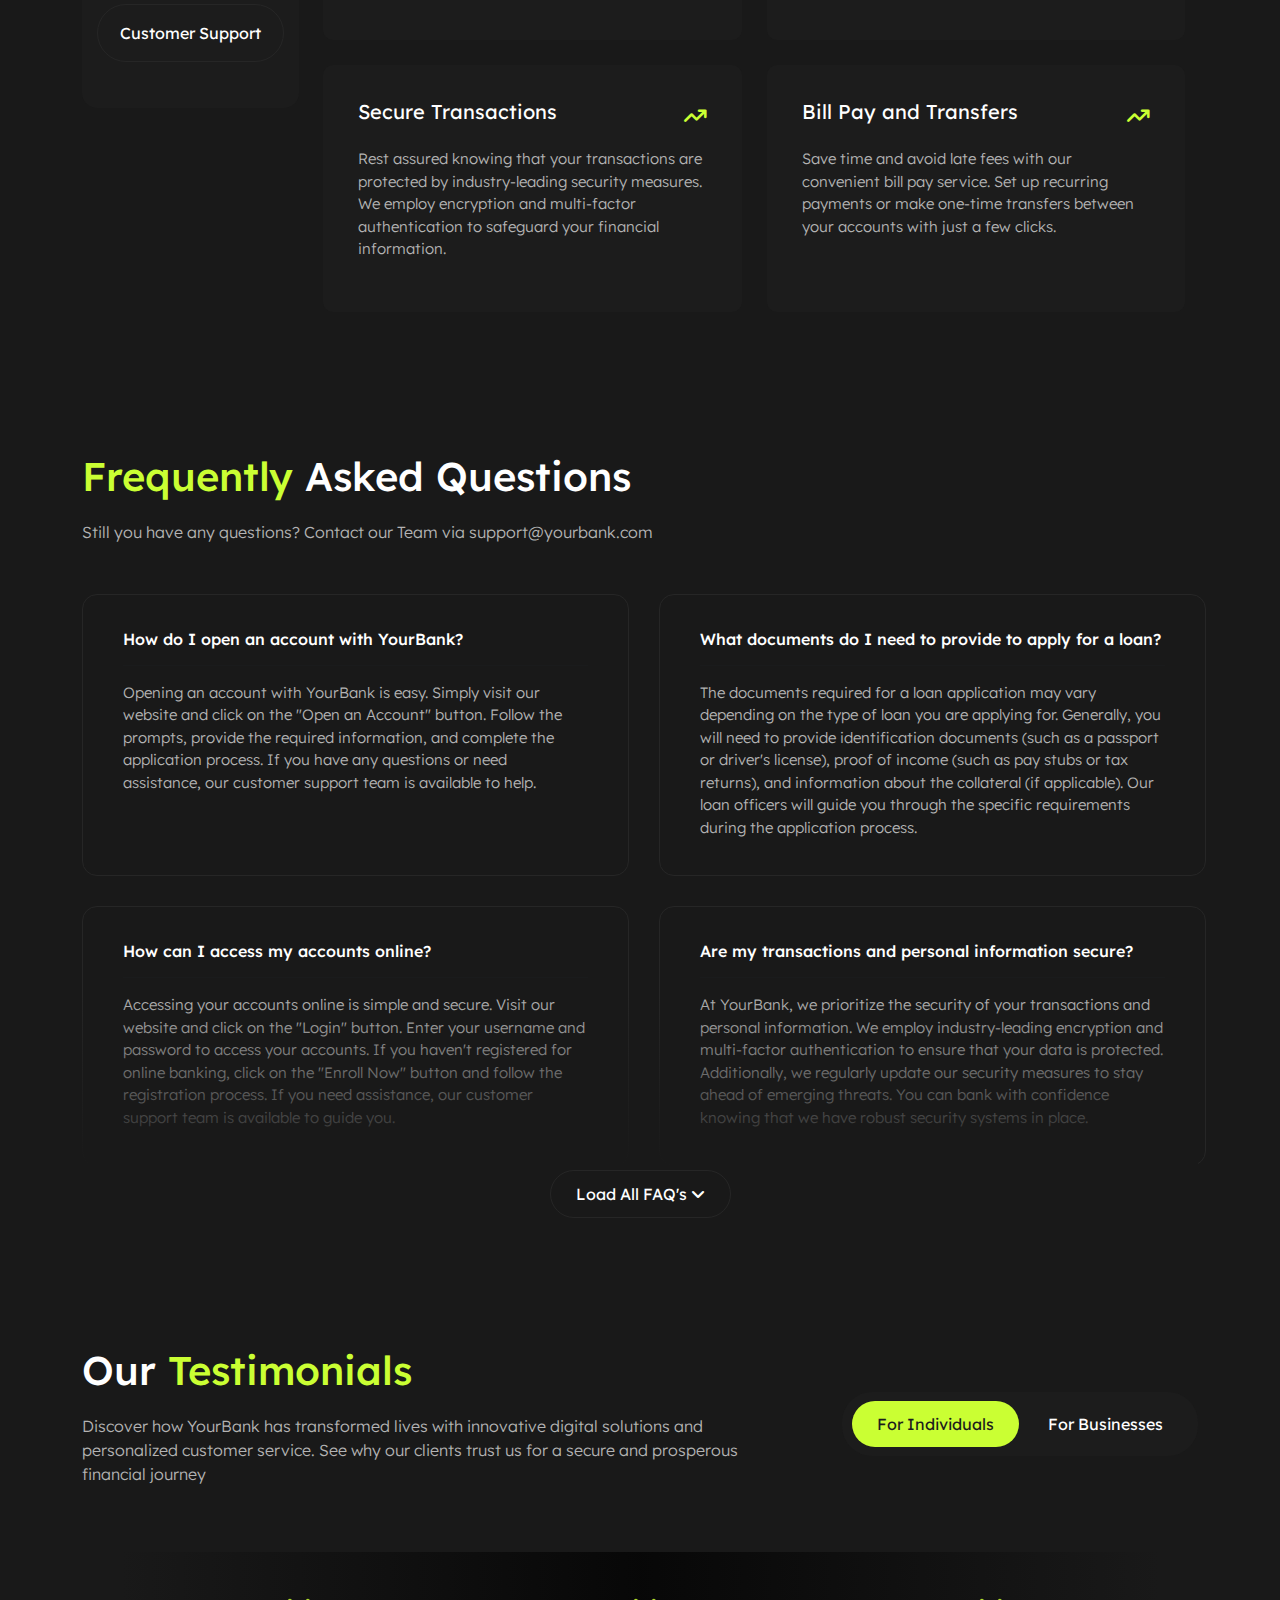
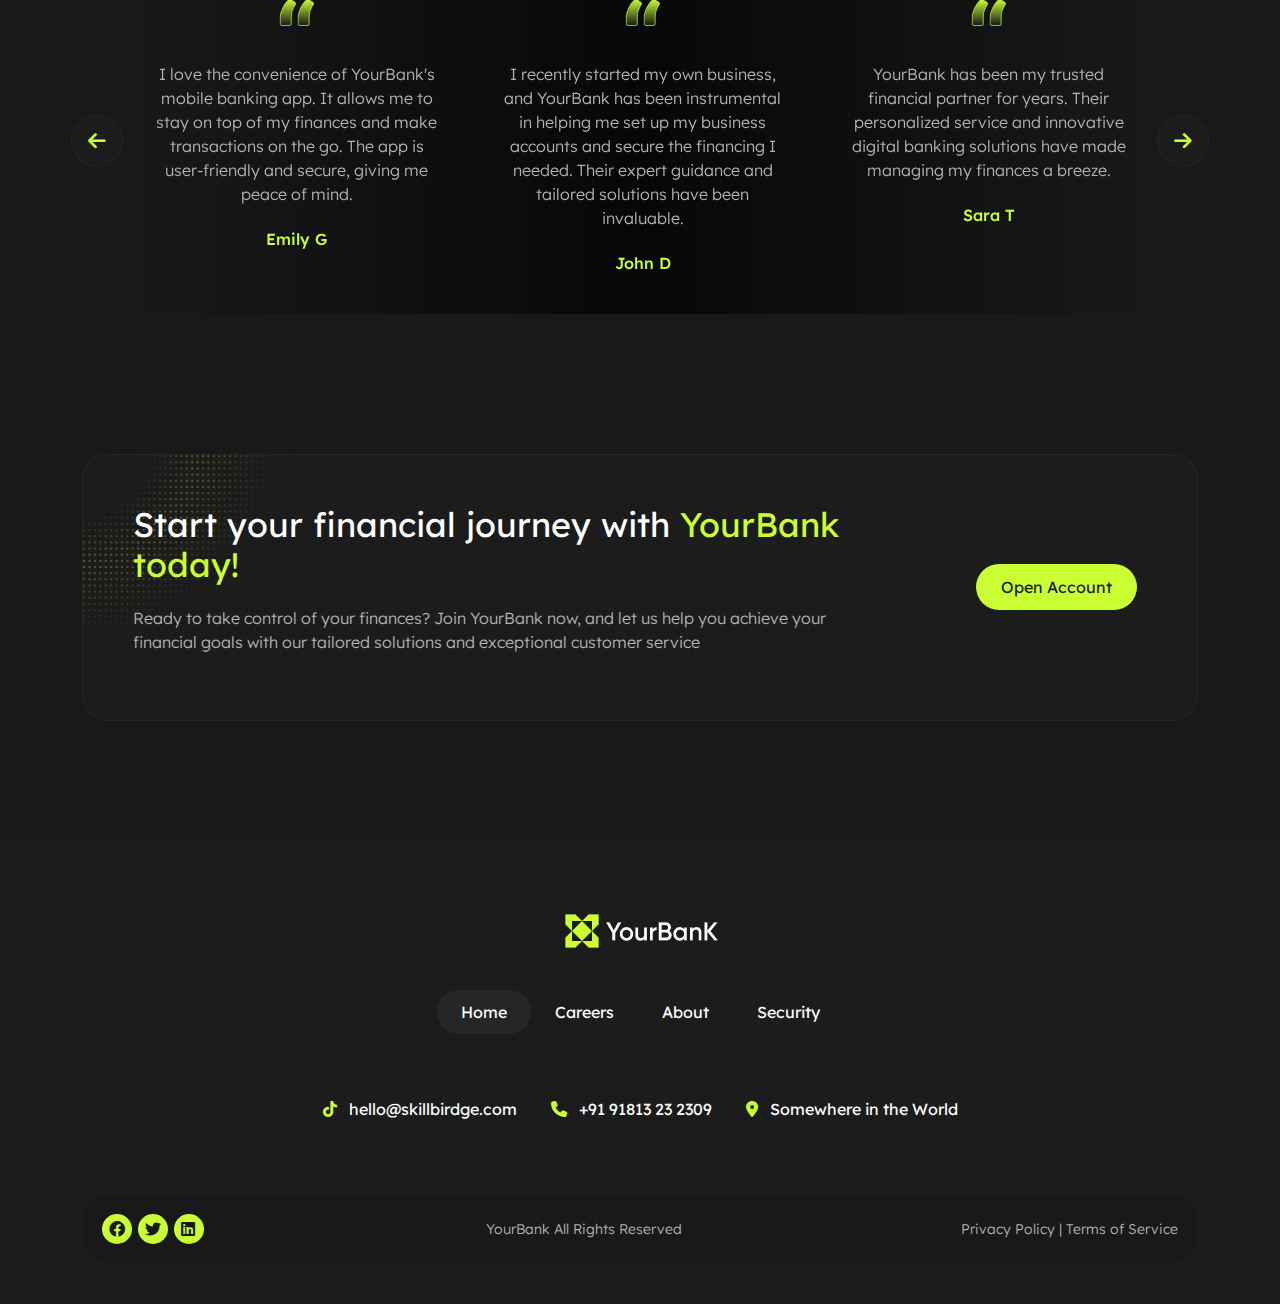
==== commit 21ca3ce1: "update" ====
--- a/index.html
+++ b/index.html
@@ -1,642 +1,946 @@
-<!doctype html>
+<!DOCTYPE html>
 <html lang="en">
-
-<head>
-  <title>YourBank</title>
-  <!-- Required meta tags -->
-  <meta charset="utf-8">
-  <meta name="viewport" content="width=device-width, initial-scale=1, shrink-to-fit=no">
-
-  <!-- Google Fonts -->
-  <link rel="preconnect" href="https://fonts.googleapis.com">
-  <link rel="preconnect" href="https://fonts.gstatic.com" crossorigin>
-  <link href="https://fonts.googleapis.com/css2?family=Lexend:wght@300;400;500;600;700;800&display=swap" rel="stylesheet">
-
-  <!-- links -->
-  <link rel="stylesheet" href="asstes/css/owl.carousel.min.css">
-  <link rel="stylesheet" href="asstes/css/owl.theme.default.min.css">
-  <link rel="stylesheet" href="asstes/css/fontawesome.min.css">
-  <link rel="stylesheet" href="asstes/css/bootstrap.min.css">
-  <link rel="stylesheet" href="asstes/css/style.css">
-  <link rel="stylesheet" href="asstes/css/responsive.css">
-
-</head>
-
-<body>
-  <header class="header_area">
-    <div class="container">
-      <div class="main_header d-flex justify-content-between align-items-center">
-            <div class="logo_area">
-              <a href="index.html"><img src="asstes/images/home-page/logo.png" alt="logo image"></a>
-            </div>
-            <nav class="menu_area">
-              <ul>
-                <li class="active"><a href="index.html">Home</a></li>
-                <li><a href="careers.html">Careers</a></li>
-                <li><a href="about.html">About</a></li>
-                <li><a href="security.html">Security</a></li>
-              </ul>
-            </nav>
-            <div class="buttons">
-              <a class="btn01" href="registration.html">Sign Up</a>
-              <a class="btn02" href="login.html">Login</a>
-            </div>
-      </div>
-    </div>    
-  </header>
-
-  <main>
-    <section class="yourbank_header section_padding">
+  <head>
+    <title>YourBank</title>
+    <!-- Required meta tags -->
+    <meta charset="utf-8" />
+    <meta
+      name="viewport"
+      content="width=device-width, initial-scale=1, shrink-to-fit=no"
+    />
+
+    <!-- Google Fonts -->
+    <link rel="preconnect" href="https://fonts.googleapis.com" />
+    <link rel="preconnect" href="https://fonts.gstatic.com" crossorigin />
+    <link
+      href="https://fonts.googleapis.com/css2?family=Lexend:wght@300;400;500;600;700;800&display=swap"
+      rel="stylesheet"
+    />
+
+    <!-- links -->
+    <link rel="stylesheet" href="asstes/css/owl.carousel.min.css" />
+    <link rel="stylesheet" href="asstes/css/owl.theme.default.min.css" />
+    <link rel="stylesheet" href="asstes/css/fontawesome.min.css" />
+    <link rel="stylesheet" href="asstes/css/bootstrap.min.css" />
+    <link rel="stylesheet" href="asstes/css/style.css" />
+    <link rel="stylesheet" href="asstes/css/responsive.css" />
+  </head>
+
+  <body>
+    <header class="header_area">
       <div class="container">
-        <div class="row">
-          <div class="col-md-6">
-            <div class="yourbank_left_content">
-              <div class="check_area">
-                <p><i class="fa-solid fa-circle-check"></i> No LLC Required, No Credit Check.</p>
-              </div>
-              <h1>Welcome to YourBank Empowering Your <span>Financial Journey</span></h1>
-              <p>At YourBank, our mission is to provide comprehensive banking solutions that empower individuals and businesses to achieve their financial goals. We are committed to delivering personalized and innovative services that prioritize our customers' needs.</p>
-              <a class="btn02" href="#">Open Content</a>
-            </div>
-          </div>
-          <div class="col-md-6">
-            <div class="yourbank_right_content">
-              <div class="transections_area">
-                <h4>Your Transections</h4>
-                <div class="transection transection01 mt-3">
-                  <div class="kenley d-flex justify-content-between align-items-center">
-                    <div class="kenley_left d-flex align-items-center">
-                      <i class="fa-solid fa-right-left"></i>
-                      <div class="joel">
-                        <h5>Transection</h5>
-                        <h4>Joel Kenley</h4>
-                      </div>
-                    </div>
-                    <div class="kenley_right text-white">-$68.00</div>
-                  </div>
-                </div>
-                <div class="transection transection02">
-                  <div class="kenley d-flex justify-content-between align-items-center">
-                    <div class="kenley_left d-flex align-items-center">
-                      <i class="fa-solid fa-right-left"></i>
-                      <div class="joel">
-                        <h5>Transection</h5>
-                        <h4>Mark Smith</h4>
-                      </div>
-                    </div>
-                    <div class="kenley_right text-white">-$68.00</div>
-                  </div>
-                </div>
-                <div class="transection transection03">
-                  <div class="kenley d-flex justify-content-between align-items-center">
-                    <div class="kenley_left d-flex align-items-center">
-                      <i class="fa-solid fa-right-left"></i>
-                      <div class="joel">
-                        <h5>Transection</h5>
-                        <h4>Lenen Roy</h4>
-                      </div>
-                    </div>
-                    <div class="kenley_right text-white">-$68.00</div>
-                  </div>
-                </div>
-              </div>
-
-              <div class="excange_area">
-                <h4>Money Exchange</h4>
-                <div class="country_area">
-                  <table class="table-bordered w-100 mt-3">
-                    <tr class="ind_usd">
-                      <td><img src="asstes/images/home-page/ind.png" alt=""><span>IND</span> <br> <small>Indian Rupees</small></td>
-                      <td><img src="asstes/images/home-page/usd.png" alt=""><span>USD</span> <br> <small>United State Dollers</small></td>
-                    </tr>
-                    <tr class="money">
-                      <td><span>5,0000</span></td>
-                      <td><span>12.00</span></td>
-                    </tr>
-                  </table>
-                </div>
-              </div>
-
-              <div class="exchange_btn">
-                <a class="btn02 d-block text-center" href="#">Exchange</a>
-              </div>
-
-              <div class="monthly">
-                <div class="income_area d-flex align-items-center">
-                  <i class="fa-solid fa-plus"></i>
-                  <div class="income_tk">
-                    <span>+$5000,00</span>
-                    <span>Monthly Income</span>
-                  </div>
-                </div>
-              </div>
-
-              <div class="supported_currency_area">
-                <div class="currency_area">
-                  <p class="m-0">Supported Currency 
-                    <span>
-                      <i class="fa-solid fa-dollar-sign"></i>
-                      <i class="fa-solid fa-lira-sign"></i>
-                      <i class="fa-brands fa-btc"></i>
-                      <i class="fa-brands fa-ethereum"></i>
-                    </span></p>
-                </div>
-              </div>
-            </div>
+        <div
+          class="main_header d-flex justify-content-between align-items-center"
+        >
+          <div class="logo_area">
+            <a href="index.html"
+              ><img src="asstes/images/home-page/logo.png" alt="logo image"
+            /></a>
+          </div>
+          <nav class="menu_area">
+            <ul>
+              <li class="active"><a href="index.html">Home</a></li>
+              <li><a href="careers.html">Careers</a></li>
+              <li><a href="about.html">About</a></li>
+              <li><a href="security.html">Security</a></li>
+            </ul>
+          </nav>
+          <div class="buttons">
+            <a class="btn01" href="registration.html">Sign Up</a>
+            <a class="btn02" href="login.html">Login</a>
           </div>
         </div>
       </div>
-    </section>
-
-    <section class="products_area section_padding">
+    </header>
+
+    <main>
+      <section class="yourbank_header section_padding">
+        <div class="container">
+          <div class="row">
+            <div class="col-lg-6 col-md-12">
+              <div class="yourbank_left_content">
+                <div class="check_area">
+                  <p>
+                    <i class="fa-solid fa-circle-check"></i> No LLC Required, No
+                    Credit Check.
+                  </p>
+                </div>
+                <h1>
+                  Welcome to YourBank Empowering Your
+                  <span>Financial Journey</span>
+                </h1>
+                <p>
+                  At YourBank, our mission is to provide comprehensive banking
+                  solutions that empower individuals and businesses to achieve
+                  their financial goals. We are committed to delivering
+                  personalized and innovative services that prioritize our
+                  customers' needs.
+                </p>
+                <a class="btn02" href="#">Open Content</a>
+              </div>
+            </div>
+            <div class="col-lg-6 col-md-12">
+              <div class="yourbank_right_content">
+                <div class="transections_area">
+                  <h4>Your Transections</h4>
+                  <div class="transection transection01 mt-3">
+                    <div
+                      class="kenley d-flex justify-content-between align-items-center"
+                    >
+                      <div class="kenley_left d-flex align-items-center">
+                        <i class="fa-solid fa-right-left"></i>
+                        <div class="joel">
+                          <h5>Transection</h5>
+                          <h4>Joel Kenley</h4>
+                        </div>
+                      </div>
+                      <div class="kenley_right text-white">-$68.00</div>
+                    </div>
+                  </div>
+                  <div class="transection transection02">
+                    <div
+                      class="kenley d-flex justify-content-between align-items-center"
+                    >
+                      <div class="kenley_left d-flex align-items-center">
+                        <i class="fa-solid fa-right-left"></i>
+                        <div class="joel">
+                          <h5>Transection</h5>
+                          <h4>Mark Smith</h4>
+                        </div>
+                      </div>
+                      <div class="kenley_right text-white">-$68.00</div>
+                    </div>
+                  </div>
+                  <div class="transection transection03">
+                    <div
+                      class="kenley d-flex justify-content-between align-items-center"
+                    >
+                      <div class="kenley_left d-flex align-items-center">
+                        <i class="fa-solid fa-right-left"></i>
+                        <div class="joel">
+                          <h5>Transection</h5>
+                          <h4>Lenen Roy</h4>
+                        </div>
+                      </div>
+                      <div class="kenley_right text-white">-$68.00</div>
+                    </div>
+                  </div>
+                </div>
+
+                <div class="excange_area">
+                  <h4>Money Exchange</h4>
+                  <div class="country_area">
+                    <table class="table-bordered w-100 mt-3">
+                      <tr class="ind_usd">
+                        <td>
+                          <img
+                            src="asstes/images/home-page/ind.png"
+                            alt=""
+                          /><span>IND</span> <br />
+                          <small>Indian Rupees</small>
+                        </td>
+                        <td>
+                          <img
+                            src="asstes/images/home-page/usd.png"
+                            alt=""
+                          /><span>USD</span> <br />
+                          <small>United State Dollers</small>
+                        </td>
+                      </tr>
+                      <tr class="money">
+                        <td><span>5,0000</span></td>
+                        <td><span>12.00</span></td>
+                      </tr>
+                    </table>
+                  </div>
+                </div>
+
+                <div class="exchange_btn">
+                  <a class="btn02 d-block text-center" href="#">Exchange</a>
+                </div>
+
+                <div class="monthly">
+                  <div class="income_area d-flex align-items-center">
+                    <i class="fa-solid fa-plus"></i>
+                    <div class="income_tk">
+                      <span>+$5000,00</span>
+                      <span>Monthly Income</span>
+                    </div>
+                  </div>
+                </div>
+
+                <div class="supported_currency_area">
+                  <div class="currency_area">
+                    <p class="m-0">
+                      Supported Currency
+                      <span>
+                        <i class="fa-solid fa-dollar-sign"></i>
+                        <i class="fa-solid fa-lira-sign"></i>
+                        <i class="fa-brands fa-btc"></i>
+                        <i class="fa-brands fa-ethereum"></i>
+                      </span>
+                    </p>
+                  </div>
+                </div>
+              </div>
+            </div>
+          </div>
+        </div>
+      </section>
+
+      <section class="products_area section_padding">
+        <div class="container">
+          <div
+            class="section_title d-flex align-items-center justify-content-between"
+          >
+            <div class="section_title_content">
+              <h1>Our <span style="color: var(--color02)">Products</span></h1>
+              <p>
+                Discover a range of comprehensive and customizable banking
+                products at YourBank, designed to suit your unique financial
+                needs and aspirations
+              </p>
+            </div>
+            <div class="section_title_btn">
+              <a class="btn02" href="#">For Individuals</a>
+              <a class="btn01" href="#">For Businesses</a>
+            </div>
+          </div>
+
+          <div class="products_content_area">
+            <div class="row justify-content-center">
+              <div class="col-lg-4 col-md-6">
+                <div class="product-content">
+                  <div class="product_icon_shadow">
+                    <div class="product_icon">
+                      <i class="fa-solid fa-briefcase"></i>
+                    </div>
+                  </div>
+                  <h3>Checking Accounts</h3>
+                  <p>
+                    Enjoy easy and convenient access to your funds with our
+                    range of checking account options. Benefit from features
+                    such as online and mobile banking, debit cards, and free ATM
+                    access.
+                  </p>
+                </div>
+              </div>
+              <div class="col-lg-4 col-md-6">
+                <div class="product-content">
+                  <div class="product_icon_shadow">
+                    <div class="product_icon">
+                      <i class="fa-solid fa-unlock-keyhole"></i>
+                    </div>
+                  </div>
+                  <h3>Saving Accounts</h3>
+                  <p>
+                    Build your savings with our competitive interest rates and
+                    flexible savings account options. Whether you're saving for
+                    a specific goal or want to grow your wealth over time, we
+                    have the right account for you.
+                  </p>
+                </div>
+              </div>
+              <div class="col-lg-4 col-md-6">
+                <div class="product-content">
+                  <div class="product_icon_shadow">
+                    <div class="product_icon">
+                      <i class="fa-solid fa-land-mine-on"></i>
+                    </div>
+                  </div>
+                  <h3>Loans and Mortgages</h3>
+                  <p>
+                    Realize your dreams with our flexible loan and mortgage
+                    options. From personal loans to home mortgages, our
+                    experienced loan officers are here to guide you through the
+                    application process and help you secure the funds you need.
+                  </p>
+                </div>
+              </div>
+            </div>
+          </div>
+        </div>
+      </section>
+
+      <section class="use_cases_area section_padding">
+        <div class="container">
+          <div
+            class="section_title d-flex align-items-center justify-content-between"
+          >
+            <div class="section_title_content">
+              <h1><span style="color: var(--color02)">Use Cases</span></h1>
+              <p>
+                At YourBank, we cater to the diverse needs of individuals and
+                businesses alike, offering a wide range of financial solutions
+              </p>
+            </div>
+          </div>
+          <div class="use_cases_content">
+            <div class="row">
+              <div class="col-lg-6 col-md-12">
+                <div class="use_cases_icon_text">
+                  <div class="row mb-4">
+                    <div class="col-sm-6">
+                      <div class="product-content">
+                        <div class="product_icon_shadow">
+                          <div class="product_icon">
+                            <i class="fa-solid fa-hand-holding-droplet"></i>
+                          </div>
+                        </div>
+                        <h3>Managing Personal Finances</h3>
+                      </div>
+                    </div>
+                    <div class="col-sm-6">
+                      <div class="product-content">
+                        <div class="product_icon_shadow">
+                          <div class="product_icon">
+                            <i class="fa-solid fa-hands-praying"></i>
+                          </div>
+                        </div>
+                        <h3>Saving for the Future</h3>
+                      </div>
+                    </div>
+                  </div>
+                  <div class="row">
+                    <div class="col-sm-6">
+                      <div class="product-content">
+                        <div class="product_icon_shadow">
+                          <div class="product_icon">
+                            <i class="fa-solid fa-house-chimney"></i>
+                          </div>
+                        </div>
+                        <h3>Homeownership</h3>
+                      </div>
+                    </div>
+                    <div class="col-sm-6">
+                      <div class="product-content">
+                        <div class="product_icon_shadow">
+                          <div class="product_icon">
+                            <i class="fa-solid fa-book-open"></i>
+                          </div>
+                        </div>
+                        <h3>Education Funding</h3>
+                      </div>
+                    </div>
+                  </div>
+                </div>
+              </div>
+              <div class="col-lg-6 col-md-12">
+                <div class="use_cases_right_area">
+                  <h3 class="mb-3">For Individuals</h3>
+                  <p class="mb-5">
+                    For individuals, our mortgage services pave the way to
+                    homeownership, and our flexible personal loans provide vital
+                    support during various life milestones. We also prioritize
+                    retirement planning, ensuring a financially secure future
+                    for our customers
+                  </p>
+                  <div class="use_cases_counter mb-5">
+                    <div class="row">
+                      <div class="col-sm-4">
+                        <h1>78%</h1>
+                        <span>Secure Retirement Planning</span>
+                      </div>
+                      <div class="col-sm-4">
+                        <h1>63%</h1>
+                        <span>Manageable Debt Consolidation</span>
+                      </div>
+                      <div class="col-sm-4">
+                        <h1>91%</h1>
+                        <span>Reducing financial burdens</span>
+                      </div>
+                    </div>
+                  </div>
+                  <div class="use_cases_btn">
+                    <a class="btn01" href="#">Learn More</a>
+                  </div>
+                </div>
+              </div>
+            </div>
+          </div>
+
+          <div class="use_cases_content mt-lg-5">
+            <div class="row">
+              <div class="col-lg-6 col-md-12">
+                <div class="use_cases_right_area">
+                  <h3 class="mb-3">For Business</h3>
+                  <p class="mb-5">
+                    For businesses, we empower growth with working capital
+                    solutions that optimize cash flow, and our tailored
+                    financing options fuel business expansion. Whatever your
+                    financial aspirations, YourBank is committed to providing
+                    the right tools and support to achieve them
+                  </p>
+                  <div class="use_cases_counter mb-5">
+                    <div class="row">
+                      <div class="col-sm-4">
+                        <h1>65%</h1>
+                        <span
+                          >Cash Flow <br />
+                          Management</span
+                        >
+                      </div>
+                      <div class="col-sm-4">
+                        <h1>70%</h1>
+                        <span
+                          >Drive Business <br />
+                          Expansion</span
+                        >
+                      </div>
+                      <div class="col-sm-4">
+                        <h1>45%</h1>
+                        <span>Streamline payroll processing</span>
+                      </div>
+                    </div>
+                  </div>
+                  <div class="use_cases_btn">
+                    <a class="btn01" href="#">Learn More</a>
+                  </div>
+                </div>
+              </div>
+              <div class="col-lg-6 col-md-12">
+                <div class="use_cases_icon_text use_cases_icon_text02">
+                  <div class="row mb-4">
+                    <div class="col-sm-6">
+                      <div class="product-content">
+                        <div class="product_icon_shadow">
+                          <div class="product_icon">
+                            <i class="fa-solid fa-hand-holding-droplet"></i>
+                          </div>
+                        </div>
+                        <h3>Startups and Entrepreneurs</h3>
+                      </div>
+                    </div>
+                    <div class="col-sm-6">
+                      <div class="product-content">
+                        <div class="product_icon_shadow">
+                          <div class="product_icon">
+                            <i class="fa-solid fa-hands-praying"></i>
+                          </div>
+                        </div>
+                        <h3>Cash Flow Management</h3>
+                      </div>
+                    </div>
+                  </div>
+                  <div class="row">
+                    <div class="col-sm-6">
+                      <div class="product-content">
+                        <div class="product_icon_shadow">
+                          <div class="product_icon">
+                            <i class="fa-solid fa-house-chimney"></i>
+                          </div>
+                        </div>
+                        <h3>Business Expansion</h3>
+                      </div>
+                    </div>
+                    <div class="col-sm-6">
+                      <div class="product-content">
+                        <div class="product_icon_shadow">
+                          <div class="product_icon">
+                            <i class="fa-solid fa-book-open"></i>
+                          </div>
+                        </div>
+                        <h3>Payment Solutions</h3>
+                      </div>
+                    </div>
+                  </div>
+                </div>
+              </div>
+            </div>
+          </div>
+        </div>
+      </section>
+
+      <section class="features_area section_padding">
+        <div class="container">
+          <div class="section_title">
+            <div class="section_title_content">
+              <h1>Our <span style="color: var(--color02)">Features</span></h1>
+              <p>
+                Experience a host of powerful features at YourBank, including
+                seamless online banking, secure transactions, and personalized
+                financial insights, all designed to enhance your banking
+                experience
+              </p>
+            </div>
+          </div>
+
+          <div class="features_tab_area">
+            <div class="d-flex features_tab align-items-start">
+              <div
+                class="nav flex-lg-column nav-pills me-4"
+                id="feature_tab_btn"
+                role="tablist"
+              >
+                <button
+                  class="nav-link mb-lg-3 active"
+                  data-bs-toggle="pill"
+                  data-bs-target="#online-banking"
+                  type="button"
+                >
+                  Online Banking
+                </button>
+                <button
+                  class="nav-link mb-lg-3"
+                  data-bs-toggle="pill"
+                  data-bs-target="#financial"
+                  type="button"
+                >
+                  Finalcial Tools
+                </button>
+                <button
+                  class="nav-link mb-lg-3"
+                  data-bs-toggle="pill"
+                  data-bs-target="#customer"
+                  type="button"
+                >
+                  Customer Support
+                </button>
+              </div>
+              <div class="tab-content" id="feature_content_area">
+                <div class="tab-pane fade show active" id="online-banking">
+                  <div class="feature_tabs d-grid">
+                    <div class="feature_box">
+                      <div
+                        class="feature_box_title d-flex justify-content-between align-items-center mb-3"
+                      >
+                        <h3>24/7 Account Access</h3>
+                        <i class="fa-solid fa-arrow-trend-up"></i>
+                      </div>
+                      <p>
+                        Enjoy the convenience of accessing your accounts
+                        anytime, anywhere through our secure online banking
+                        platform. Check balances, transfer funds, and pay bills
+                        with ease.
+                      </p>
+                    </div>
+                    <div class="feature_box">
+                      <div
+                        class="feature_box_title d-flex justify-content-between align-items-center mb-3"
+                      >
+                        <h3>Mobile Banking App</h3>
+                        <i class="fa-solid fa-arrow-trend-up"></i>
+                      </div>
+                      <p>
+                        Stay connected to your finances on the go with our
+                        user-friendly mobile banking app. Easily manage your
+                        accounts, deposit checks, and make payments from your
+                        smartphone or tablet.
+                      </p>
+                    </div>
+                    <div class="feature_box">
+                      <div
+                        class="feature_box_title d-flex justify-content-between align-items-center mb-3"
+                      >
+                        <h3>Secure Transactions</h3>
+                        <i class="fa-solid fa-arrow-trend-up"></i>
+                      </div>
+                      <p>
+                        Rest assured knowing that your transactions are
+                        protected by industry-leading security measures. We
+                        employ encryption and multi-factor authentication to
+                        safeguard your financial information.
+                      </p>
+                    </div>
+                    <div class="feature_box">
+                      <div
+                        class="feature_box_title d-flex justify-content-between align-items-center mb-3"
+                      >
+                        <h3>Bill Pay and Transfers</h3>
+                        <i class="fa-solid fa-arrow-trend-up"></i>
+                      </div>
+                      <p>
+                        Save time and avoid late fees with our convenient bill
+                        pay service. Set up recurring payments or make one-time
+                        transfers between your accounts with just a few clicks.
+                      </p>
+                    </div>
+                  </div>
+                </div>
+                <div class="tab-pane fade" id="financial">
+                  <div class="feature_tabs d-grid">
+                    <div class="feature_box">
+                      <div
+                        class="feature_box_title d-flex justify-content-between align-items-center mb-3"
+                      >
+                        <h3>Mobile Banking App</h3>
+                        <i class="fa-solid fa-arrow-trend-up"></i>
+                      </div>
+                      <p>
+                        Stay connected to your finances on the go with our
+                        user-friendly mobile banking app. Easily manage your
+                        accounts, deposit checks, and make payments from your
+                        smartphone or tablet.
+                      </p>
+                    </div>
+                    <div class="feature_box">
+                      <div
+                        class="feature_box_title d-flex justify-content-between align-items-center mb-3"
+                      >
+                        <h3>24/7 Account Access</h3>
+                        <i class="fa-solid fa-arrow-trend-up"></i>
+                      </div>
+                      <p>
+                        Enjoy the convenience of accessing your accounts
+                        anytime, anywhere through our secure online banking
+                        platform. Check balances, transfer funds, and pay bills
+                        with ease.
+                      </p>
+                    </div>
+                    <div class="feature_box">
+                      <div
+                        class="feature_box_title d-flex justify-content-between align-items-center mb-3"
+                      >
+                        <h3>Bill Pay and Transfers</h3>
+                        <i class="fa-solid fa-arrow-trend-up"></i>
+                      </div>
+                      <p>
+                        Save time and avoid late fees with our convenient bill
+                        pay service. Set up recurring payments or make one-time
+                        transfers between your accounts with just a few clicks.
+                      </p>
+                    </div>
+                    <div class="feature_box">
+                      <div
+                        class="feature_box_title d-flex justify-content-between align-items-center mb-3"
+                      >
+                        <h3>Secure Transactions</h3>
+                        <i class="fa-solid fa-arrow-trend-up"></i>
+                      </div>
+                      <p>
+                        Rest assured knowing that your transactions are
+                        protected by industry-leading security measures. We
+                        employ encryption and multi-factor authentication to
+                        safeguard your financial information.
+                      </p>
+                    </div>
+                  </div>
+                </div>
+                <div class="tab-pane fade" id="customer">
+                  <div class="feature_tabs d-grid">
+                    <div class="feature_box">
+                      <div
+                        class="feature_box_title d-flex justify-content-between align-items-center mb-3"
+                      >
+                        <h3>24/7 Account Access</h3>
+                        <i class="fa-solid fa-arrow-trend-up"></i>
+                      </div>
+                      <p>
+                        Enjoy the convenience of accessing your accounts
+                        anytime, anywhere through our secure online banking
+                        platform. Check balances, transfer funds, and pay bills
+                        with ease.
+                      </p>
+                    </div>
+                    <div class="feature_box">
+                      <div
+                        class="feature_box_title d-flex justify-content-between align-items-center mb-3"
+                      >
+                        <h3>Bill Pay and Transfers</h3>
+                        <i class="fa-solid fa-arrow-trend-up"></i>
+                      </div>
+                      <p>
+                        Save time and avoid late fees with our convenient bill
+                        pay service. Set up recurring payments or make one-time
+                        transfers between your accounts with just a few clicks.
+                      </p>
+                    </div>
+                    <div class="feature_box">
+                      <div
+                        class="feature_box_title d-flex justify-content-between align-items-center mb-3"
+                      >
+                        <h3>Secure Transactions</h3>
+                        <i class="fa-solid fa-arrow-trend-up"></i>
+                      </div>
+                      <p>
+                        Rest assured knowing that your transactions are
+                        protected by industry-leading security measures. We
+                        employ encryption and multi-factor authentication to
+                        safeguard your financial information.
+                      </p>
+                    </div>
+                    <div class="feature_box">
+                      <div
+                        class="feature_box_title d-flex justify-content-between align-items-center mb-3"
+                      >
+                        <h3>Mobile Banking App</h3>
+                        <i class="fa-solid fa-arrow-trend-up"></i>
+                      </div>
+                      <p>
+                        Stay connected to your finances on the go with our
+                        user-friendly mobile banking app. Easily manage your
+                        accounts, deposit checks, and make payments from your
+                        smartphone or tablet.
+                      </p>
+                    </div>
+                  </div>
+                </div>
+              </div>
+            </div>
+          </div>
+        </div>
+      </section>
+
+      <section class="faq-area section_padding">
+        <div class="container">
+          <div class="section_title">
+            <div class="section_title_content">
+              <h1>
+                <span style="color: var(--color02)">Frequently</span> Asked
+                Questions
+              </h1>
+              <p>
+                Still you have any questions? Contact our Team via
+                support@yourbank.com
+              </p>
+            </div>
+          </div>
+          <div class="faq_content_area d-grid">
+            <div class="faq_content_box">
+              <h4>How do I open an account with YourBank?</h4>
+              <hr />
+              <p>
+                Opening an account with YourBank is easy. Simply visit our
+                website and click on the "Open an Account" button. Follow the
+                prompts, provide the required information, and complete the
+                application process. If you have any questions or need
+                assistance, our customer support team is available to help.
+              </p>
+            </div>
+            <div class="faq_content_box">
+              <h4>What documents do I need to provide to apply for a loan?</h4>
+              <hr />
+              <p>
+                The documents required for a loan application may vary depending
+                on the type of loan you are applying for. Generally, you will
+                need to provide identification documents (such as a passport or
+                driver's license), proof of income (such as pay stubs or tax
+                returns), and information about the collateral (if applicable).
+                Our loan officers will guide you through the specific
+                requirements during the application process.
+              </p>
+            </div>
+            <div class="faq_content_box">
+              <h4>How can I access my accounts online?</h4>
+              <hr />
+              <p>
+                Accessing your accounts online is simple and secure. Visit our
+                website and click on the "Login" button. Enter your username and
+                password to access your accounts. If you haven't registered for
+                online banking, click on the "Enroll Now" button and follow the
+                registration process. If you need assistance, our customer
+                support team is available to guide you.
+              </p>
+            </div>
+            <div class="faq_content_box">
+              <h4>Are my transactions and personal information secure?</h4>
+              <hr />
+              <p>
+                At YourBank, we prioritize the security of your transactions and
+                personal information. We employ industry-leading encryption and
+                multi-factor authentication to ensure that your data is
+                protected. Additionally, we regularly update our security
+                measures to stay ahead of emerging threats. You can bank with
+                confidence knowing that we have robust security systems in
+                place.
+              </p>
+            </div>
+          </div>
+          <div class="faq_btn text-center mt-3">
+            <a class="btn01" href="#"
+              >Load All FAQ's <i class="fa-solid fa-angle-down"></i
+            ></a>
+          </div>
+        </div>
+      </section>
+
+      <section class="testimonial_area section_padding">
+        <div class="container">
+          <div
+            class="section_title d-flex align-items-center justify-content-between"
+          >
+            <div class="section_title_content">
+              <h1>
+                Our <span style="color: var(--color02)">Testimonials</span>
+              </h1>
+              <p>
+                Discover how YourBank has transformed lives with innovative
+                digital solutions and personalized customer service. See why our
+                clients trust us for a secure and prosperous financial journey
+              </p>
+            </div>
+            <div class="section_title_btn">
+              <a class="btn02" href="#">For Individuals</a>
+              <a class="btn01" href="#">For Businesses</a>
+            </div>
+          </div>
+          <div id="testimonial_carousel">
+            <div class="owl-carousel">
+              <div class="owl_content text-center">
+                <div class="quote_icon">
+                  <img
+                    src="asstes/images/home-page/quote-icon.png"
+                    alt="icon"
+                  />
+                </div>
+                <p class="mb-4">
+                  I recently started my own business, and YourBank has been
+                  instrumental in helping me set up my business accounts and
+                  secure the financing I needed. Their expert guidance and
+                  tailored solutions have been invaluable.
+                </p>
+                <h4>John D</h4>
+              </div>
+              <div class="owl_content text-center">
+                <div class="quote_icon">
+                  <img
+                    src="asstes/images/home-page/quote-icon.png"
+                    alt="icon"
+                  />
+                </div>
+                <p class="mb-4">
+                  YourBank has been my trusted financial partner for years.
+                  Their personalized service and innovative digital banking
+                  solutions have made managing my finances a breeze.
+                </p>
+                <h4>Sara T</h4>
+              </div>
+              <div class="owl_content text-center">
+                <div class="quote_icon">
+                  <img
+                    src="asstes/images/home-page/quote-icon.png"
+                    alt="icon"
+                  />
+                </div>
+                <p class="mb-4">
+                  I love the convenience of YourBank's mobile banking app. It
+                  allows me to stay on top of my finances and make transactions
+                  on the go. The app is user-friendly and secure, giving me
+                  peace of mind.
+                </p>
+                <h4>Emily G</h4>
+              </div>
+              <div class="owl_content text-center">
+                <div class="quote_icon">
+                  <img
+                    src="asstes/images/home-page/quote-icon.png"
+                    alt="icon"
+                  />
+                </div>
+                <p class="mb-4">
+                  I recently started my own business, and YourBank has been
+                  instrumental in helping me set up my business accounts and
+                  secure the financing I needed. Their expert guidance and
+                  tailored solutions have been invaluable.
+                </p>
+                <h4>John D</h4>
+              </div>
+              <div class="owl_content text-center">
+                <div class="quote_icon">
+                  <img
+                    src="asstes/images/home-page/quote-icon.png"
+                    alt="icon"
+                  />
+                </div>
+                <p class="mb-4">
+                  YourBank has been my trusted financial partner for years.
+                  Their personalized service and innovative digital banking
+                  solutions have made managing my finances a breeze.
+                </p>
+                <h4>Sara T</h4>
+              </div>
+              <div class="owl_content text-center">
+                <div class="quote_icon">
+                  <img
+                    src="asstes/images/home-page/quote-icon.png"
+                    alt="icon"
+                  />
+                </div>
+                <p class="mb-4">
+                  I love the convenience of YourBank's mobile banking app. It
+                  allows me to stay on top of my finances and make transactions
+                  on the go. The app is user-friendly and secure, giving me
+                  peace of mind.
+                </p>
+                <h4>Emily G</h4>
+              </div>
+            </div>
+          </div>
+        </div>
+      </section>
+
+      <section class="open_account_area section_padding">
+        <div class="container">
+          <div
+            class="section_title d-flex align-items-center justify-content-between"
+          >
+            <div class="section_title_content">
+              <h1>
+                Start your financial journey with
+                <span style="color: var(--color02)">YourBank today!</span>
+              </h1>
+              <p>
+                Ready to take control of your finances? Join YourBank now, and
+                let us help you achieve your financial goals with our tailored
+                solutions and exceptional customer service
+              </p>
+            </div>
+            <div class="section_title_btn">
+              <a class="btn02" href="#">Open Account</a>
+            </div>
+          </div>
+        </div>
+      </section>
+    </main>
+
+    <footer class="footer_area section_padding">
       <div class="container">
-        <div class="section_title d-flex align-items-center justify-content-between">
-          <div class="section_title_content">
-            <h1>Our <span style="color: var(--color02);">Products</span></h1>
-            <p>Discover a range of comprehensive and customizable banking products at YourBank, designed to suit your unique financial needs and aspirations</p>
-          </div>
-          <div class="section_title_btn">
-            <a class="btn02" href="#">For Individuals</a>
-            <a class="btn01" href="#">For Businesses</a>
-          </div>
+        <div class="footer_content text-center">
+          <a href="index.html"
+            ><img src="asstes/images/home-page/logo.png" alt="logo image"
+          /></a>
+          <nav class="footer_menu mt-5 mb-5">
+            <ul>
+              <li class="active"><a href="index.html">Home</a></li>
+              <li><a href="careers.html">Careers</a></li>
+              <li><a href="about.html">About</a></li>
+              <li><a href="security.html">Security</a></li>
+            </ul>
+          </nav>
+          <hr />
+          <div class="footer_contact text-white mt-4 mb-4">
+            <span
+              ><i class="fa-brands fa-tiktok"></i> &nbsp;
+              hello@skillbirdge.com</span
+            >
+            <span
+              ><i class="fa-solid fa-phone"></i> &nbsp; +91 91813 23 2309</span
+            >
+            <span
+              ><i class="fa-solid fa-location-dot"></i> &nbsp; Somewhere in the
+              World</span
+            >
+          </div>
+          <hr />
         </div>
-
-        <div class="products_content_area">
-          <div class="row">
-            <div class="col-md-4">
-              <div class="product-content">
-                <div class="product_icon_shadow">
-                  <div class="product_icon">
-                    <i class="fa-solid fa-briefcase"></i>
-                  </div>
-                </div>
-                <h3>Checking Accounts</h3>
-                <p>Enjoy easy and convenient access to your funds with our range of checking account options. Benefit from features such as online and mobile banking, debit cards, and free ATM access.</p>
-              </div>
-            </div>
-            <div class="col-md-4">
-              <div class="product-content">
-                <div class="product_icon_shadow">
-                  <div class="product_icon">
-                    <i class="fa-solid fa-unlock-keyhole"></i>
-                  </div>
-                </div>
-                <h3>Saving Accounts</h3>
-                <p>Build your savings with our competitive interest rates and flexible savings account options. Whether you're saving for a specific goal or want to grow your wealth over time, we have the right account for you.</p>
-              </div>
-            </div>
-            <div class="col-md-4">
-              <div class="product-content">
-                <div class="product_icon_shadow">
-                  <div class="product_icon">
-                    <i class="fa-solid fa-land-mine-on"></i>
-                  </div>
-                </div>
-                <h3>Loans and Mortgages</h3>
-                <p>Realize your dreams with our flexible loan and mortgage options. From personal loans to home mortgages, our experienced loan officers are here to guide you through the application process and help you secure the funds you need.</p>
-              </div>
-            </div>
-          </div>
+        <div
+          class="social_copyright d-flex justify-content-between align-items-center mt-5"
+        >
+          <div class="social_icons">
+            <a href="#"><i class="fa-brands fa-facebook"></i></a>
+            <a href="#"><i class="fa-brands fa-twitter"></i></a>
+            <a href="#"><i class="fa-brands fa-linkedin"></i></a>
+          </div>
+          <p>YourBank All Rights Reserved</p>
+          <p>Privacy Policy | Terms of Service</p>
         </div>
       </div>
-    </section>
-
-    <section class="use_cases_area section_padding">
-      <div class="container">
-        <div class="section_title d-flex align-items-center justify-content-between">
-          <div class="section_title_content">
-            <h1><span style="color: var(--color02);">Use Cases</span></h1>
-            <p>At YourBank, we cater to the diverse needs of individuals and businesses alike, offering a wide range of financial solutions</p>
-          </div>
-        </div>
-        <div class="use_cases_content">
-          <div class="row">
-            <div class="col-md-6">
-              <div class="use_cases_icon_text">
-                <div class="row mb-4">
-                  <div class="col-md-6">
-                    <div class="product-content">
-                      <div class="product_icon_shadow">
-                        <div class="product_icon">
-                          <i class="fa-solid fa-hand-holding-droplet"></i>
-                        </div>
-                      </div>
-                      <h3 >Managing Personal Finances</h3>
-                    </div>
-                  </div>
-                  <div class="col-md-6">
-                    <div class="product-content">
-                      <div class="product_icon_shadow">
-                        <div class="product_icon">
-                          <i class="fa-solid fa-hands-praying"></i>
-                        </div>
-                      </div>
-                      <h3>Saving for the <br> Future</h3>
-                    </div>
-                  </div>
-                </div>
-                <div class="row">
-                  <div class="col-md-6">
-                    <div class="product-content">
-                      <div class="product_icon_shadow">
-                        <div class="product_icon">
-                          <i class="fa-solid fa-house-chimney"></i>
-                        </div>
-                      </div>
-                      <h3>Homeownership</h3>
-                      
-                    </div>
-                  </div>
-                  <div class="col-md-6">
-                    <div class="product-content">
-                      <div class="product_icon_shadow">
-                        <div class="product_icon">
-                          <i class="fa-solid fa-book-open"></i>
-                        </div>
-                      </div>
-                      <h3>Education Funding</h3>
-                    </div>
-                  </div>
-                </div>
-              </div>
-            </div>
-            <div class="col-md-6">
-              <div class="use_cases_right_area">
-                <h3 class="mb-3">For Individuals</h3>
-                <p class="mb-5">For individuals, our mortgage services pave the way to homeownership, and our flexible personal loans provide vital support during various life milestones. We also prioritize retirement planning, ensuring a financially secure future for our customers</p>
-                <div class="use_cases_counter mb-5">
-                  <div class="row">
-                    <div class="col-md-4">
-                      <h1>78%</h1>
-                      <span>Secure Retirement Planning</span>
-                    </div>
-                    <div class="col-md-4">
-                      <h1>63%</h1>
-                      <span>Manageable Debt Consolidation</span>
-                    </div>
-                    <div class="col-md-4">
-                      <h1>91%</h1>
-                      <span>Reducing financial burdens</span>
-                    </div>
-                  </div>
-                </div>
-                <div class="use_cases_btn">
-                  <a class="btn01" href="#">Learn More</a>
-                </div>
-              </div>
-            </div>
-          </div>
-        </div>
-
-
-        <div class="use_cases_content mt-5">
-          <div class="row">
-            <div class="col-md-6">
-              <div class="use_cases_right_area">
-                <h3 class="mb-3">For Business</h3>
-                <p class="mb-5">For businesses, we empower growth with working capital solutions that optimize cash flow, and our tailored financing options fuel business expansion. Whatever your financial aspirations, YourBank is committed to providing the right tools and support to achieve them</p>
-                <div class="use_cases_counter mb-5">
-                  <div class="row">
-                    <div class="col-md-4">
-                      <h1>65%</h1>
-                      <span>Cash Flow <br> Management</span>
-                    </div>
-                    <div class="col-md-4">
-                      <h1>70%</h1>
-                      <span>Drive Business <br> Expansion</span>
-                    </div>
-                    <div class="col-md-4">
-                      <h1>45%</h1>
-                      <span>Streamline payroll processing</span>
-                    </div>
-                  </div>
-                </div>
-                <div class="use_cases_btn">
-                  <a class="btn01" href="#">Learn More</a>
-                </div>
-              </div>
-            </div>
-            <div class="col-md-6">
-              <div class="use_cases_icon_text use_cases_icon_text02">
-                <div class="row mb-4">
-                  <div class="col-md-6">
-                    <div class="product-content">
-                      <div class="product_icon_shadow">
-                        <div class="product_icon">
-                          <i class="fa-solid fa-hand-holding-droplet"></i>
-                        </div>
-                      </div>
-                      <h3 >Startups and Entrepreneurs</h3>
-                    </div>
-                  </div>
-                  <div class="col-md-6">
-                    <div class="product-content">
-                      <div class="product_icon_shadow">
-                        <div class="product_icon">
-                          <i class="fa-solid fa-hands-praying"></i>
-                        </div>
-                      </div>
-                      <h3>Cash Flow Management</h3>
-                    </div>
-                  </div>
-                </div>
-                <div class="row">
-                  <div class="col-md-6">
-                    <div class="product-content">
-                      <div class="product_icon_shadow">
-                        <div class="product_icon">
-                          <i class="fa-solid fa-house-chimney"></i>
-                        </div>
-                      </div>
-                      <h3>Business Expansion</h3>
-                    </div>
-                  </div>
-                  <div class="col-md-6">
-                    <div class="product-content">
-                      <div class="product_icon_shadow">
-                        <div class="product_icon">
-                          <i class="fa-solid fa-book-open"></i>
-                        </div>
-                      </div>
-                      <h3>Payment Solutions</h3>
-                    </div>
-                  </div>
-                </div>
-              </div>
-            </div>
-            
-          </div>
-        </div>
-      </div>
-    </section>
-
-    <section class="features_area section_padding">
-      <div class="container">
-        <div class="section_title">
-          <div class="section_title_content">
-            <h1>Our <span style="color: var(--color02);">Features</span></h1>
-            <p>Experience a host of powerful features at YourBank, including seamless online banking, secure transactions, and personalized financial insights, all designed to enhance your banking experience</p>
-          </div>
-        </div>
-
-        <div class="features_tab_area">
-          <div class="d-flex align-items-start">
-            <div class="nav flex-column nav-pills me-4" id="feature_tab_btn" role="tablist" >
-              <button class="nav-link mb-3 active"  data-bs-toggle="pill" data-bs-target="#online-banking" type="button" >Online Banking</button>
-              <button class="nav-link mb-3"  data-bs-toggle="pill" data-bs-target="#financial" type="button"  >Finalcial Tools</button>
-              <button class="nav-link" data-bs-toggle="pill" data-bs-target="#customer" type="button" >Customer Support</button>
-            </div>
-            <div class="tab-content" id="feature_content_area">
-              <div class="tab-pane fade show active" id="online-banking" >
-                <div class="feature_tabs d-grid">
-                  <div class="feature_box">
-                    <div class="feature_box_title d-flex justify-content-between align-items-center mb-3">
-                      <h3>24/7 Account Access</h3>
-                      <i class="fa-solid fa-arrow-trend-up"></i>
-                    </div>
-                    <p>Enjoy the convenience of accessing your accounts anytime, anywhere through our secure online banking platform. Check balances, transfer funds, and pay bills with ease.</p>
-                  </div>
-                  <div class="feature_box">
-                    <div class="feature_box_title d-flex justify-content-between align-items-center mb-3">
-                      <h3>Mobile Banking App</h3>
-                      <i class="fa-solid fa-arrow-trend-up"></i>
-                    </div>
-                    <p>Stay connected to your finances on the go with our user-friendly mobile banking app. Easily manage your accounts, deposit checks, and make payments from your smartphone or tablet.</p>
-                  </div>
-                  <div class="feature_box">
-                    <div class="feature_box_title d-flex justify-content-between align-items-center mb-3">
-                      <h3>Secure Transactions</h3>
-                      <i class="fa-solid fa-arrow-trend-up"></i>
-                    </div>
-                    <p>Rest assured knowing that your transactions are protected by industry-leading security measures. We employ encryption and multi-factor authentication to safeguard your financial information.</p>
-                  </div>
-                  <div class="feature_box">
-                    <div class="feature_box_title d-flex justify-content-between align-items-center mb-3">
-                      <h3>Bill Pay and Transfers</h3>
-                      <i class="fa-solid fa-arrow-trend-up"></i>
-                    </div>
-                    <p>Save time and avoid late fees with our convenient bill pay service. Set up recurring payments or make one-time transfers between your accounts with just a few clicks.</p>
-                  </div>
-                </div>
-              </div>
-              <div class="tab-pane fade" id="financial" >
-                <div class="feature_tabs d-grid">
-                  
-                  <div class="feature_box">
-                    <div class="feature_box_title d-flex justify-content-between align-items-center mb-3">
-                      <h3>Mobile Banking App</h3>
-                      <i class="fa-solid fa-arrow-trend-up"></i>
-                    </div>
-                    <p>Stay connected to your finances on the go with our user-friendly mobile banking app. Easily manage your accounts, deposit checks, and make payments from your smartphone or tablet.</p>
-                  </div><div class="feature_box">
-                    <div class="feature_box_title d-flex justify-content-between align-items-center mb-3">
-                      <h3>24/7 Account Access</h3>
-                      <i class="fa-solid fa-arrow-trend-up"></i>
-                    </div>
-                    <p>Enjoy the convenience of accessing your accounts anytime, anywhere through our secure online banking platform. Check balances, transfer funds, and pay bills with ease.</p>
-                  </div>
-                  <div class="feature_box">
-                    <div class="feature_box_title d-flex justify-content-between align-items-center mb-3">
-                      <h3>Bill Pay and Transfers</h3>
-                      <i class="fa-solid fa-arrow-trend-up"></i>
-                    </div>
-                    <p>Save time and avoid late fees with our convenient bill pay service. Set up recurring payments or make one-time transfers between your accounts with just a few clicks.</p>
-                  </div>
-                  <div class="feature_box">
-                    <div class="feature_box_title d-flex justify-content-between align-items-center mb-3">
-                      <h3>Secure Transactions</h3>
-                      <i class="fa-solid fa-arrow-trend-up"></i>
-                    </div>
-                    <p>Rest assured knowing that your transactions are protected by industry-leading security measures. We employ encryption and multi-factor authentication to safeguard your financial information.</p>
-                  </div>
-                </div>
-              </div>
-              <div class="tab-pane fade" id="customer" >
-                <div class="feature_tabs d-grid">
-                  <div class="feature_box">
-                    <div class="feature_box_title d-flex justify-content-between align-items-center mb-3">
-                      <h3>24/7 Account Access</h3>
-                      <i class="fa-solid fa-arrow-trend-up"></i>
-                    </div>
-                    <p>Enjoy the convenience of accessing your accounts anytime, anywhere through our secure online banking platform. Check balances, transfer funds, and pay bills with ease.</p>
-                  </div>
-                  <div class="feature_box">
-                    <div class="feature_box_title d-flex justify-content-between align-items-center mb-3">
-                      <h3>Bill Pay and Transfers</h3>
-                      <i class="fa-solid fa-arrow-trend-up"></i>
-                    </div>
-                    <p>Save time and avoid late fees with our convenient bill pay service. Set up recurring payments or make one-time transfers between your accounts with just a few clicks.</p>
-                  </div>
-                  <div class="feature_box">
-                    <div class="feature_box_title d-flex justify-content-between align-items-center mb-3">
-                      <h3>Secure Transactions</h3>
-                      <i class="fa-solid fa-arrow-trend-up"></i>
-                    </div>
-                    <p>Rest assured knowing that your transactions are protected by industry-leading security measures. We employ encryption and multi-factor authentication to safeguard your financial information.</p>
-                  </div>
-                  <div class="feature_box">
-                    <div class="feature_box_title d-flex justify-content-between align-items-center mb-3">
-                      <h3>Mobile Banking App</h3>
-                      <i class="fa-solid fa-arrow-trend-up"></i>
-                    </div>
-                    <p>Stay connected to your finances on the go with our user-friendly mobile banking app. Easily manage your accounts, deposit checks, and make payments from your smartphone or tablet.</p>
-                  </div>
-                </div>
-              </div>
-            </div>
-          </div>
-        </div>
-      </div>
-    </section>
-
-    <section class="faq-area section_padding">
-      <div class="container">
-        <div class="section_title">
-          <div class="section_title_content">
-            <h1><span style="color: var(--color02);">Frequently</span> Asked Questions</h1>
-            <p>Still you have any questions? Contact our Team via support@yourbank.com</p>
-          </div>
-        </div>
-        <div class="faq_content_area d-grid">
-          <div class="faq_content_box">
-            <h4>How do I open an account with YourBank?</h4>
-            <hr>
-            <p>Opening an account with YourBank is easy. Simply visit our website and click on the "Open an Account" button. Follow the prompts, provide the required information, and complete the application process. If you have any questions or need assistance, our customer support team is available to help.</p>
-          </div>
-          <div class="faq_content_box">
-            <h4>What documents do I need to provide to apply for a loan?</h4>
-            <hr>
-            <p>The documents required for a loan application may vary depending on the type of loan you are applying for. Generally, you will need to provide identification documents (such as a passport or driver's license), proof of income (such as pay stubs or tax returns), and information about the collateral (if applicable). Our loan officers will guide you through the specific requirements during the application process.</p>
-          </div>
-          <div class="faq_content_box">
-            <h4>How can I access my accounts online?</h4>
-            <hr>
-            <p>Accessing your accounts online is simple and secure. Visit our website and click on the "Login" button. Enter your username and password to access your accounts. If you haven't registered for online banking, click on the "Enroll Now" button and follow the registration process. If you need assistance, our customer support team is available to guide you.</p>
-          </div>
-          <div class="faq_content_box">
-            <h4>Are my transactions and personal information secure?</h4>
-            <hr>
-            <p>At YourBank, we prioritize the security of your transactions and personal information. We employ industry-leading encryption and multi-factor authentication to ensure that your data is protected. Additionally, we regularly update our security measures to stay ahead of emerging threats. You can bank with confidence knowing that we have robust security systems in place.</p>
-          </div>
-        </div>
-        <div class="faq_btn text-center mt-3">
-          <a class="btn01" href="#">Load All FAQ's <i class="fa-solid fa-angle-down"></i></a>
-        </div>
-      </div>
-    </section>
-
-    <section class="testimonial_area section_padding">
-      <div class="container">
-        <div class="section_title d-flex align-items-center justify-content-between">
-          <div class="section_title_content">
-            <h1>Our <span style="color: var(--color02);">Testimonials</span></h1>
-            <p>Discover how YourBank has transformed lives with innovative digital solutions and personalized customer service. See why our clients trust us for a secure and prosperous financial journey</p>
-          </div>
-          <div class="section_title_btn">
-            <a class="btn02" href="#">For Individuals</a>
-            <a class="btn01" href="#">For Businesses</a>
-          </div>
-        </div>
-        <div id="testimonial_carousel">
-          <div class="owl-carousel">
-            <div class="owl_content text-center">
-              <div class="quote_icon">
-                <img src="asstes/images/home-page/quote-icon.png" alt="icon">
-              </div>
-              <p class="mb-4">I recently started my own business, and YourBank has been instrumental in helping me set up my business accounts and secure the financing I needed. Their expert guidance and tailored solutions have been invaluable.</p>
-              <h4>John D</h4>
-            </div>
-            <div class="owl_content text-center">
-              <div class="quote_icon">
-                <img src="asstes/images/home-page/quote-icon.png" alt="icon">
-              </div>
-              <p class="mb-4">YourBank has been my trusted financial partner for years. Their personalized service and innovative digital banking solutions have made managing my finances a breeze.</p>
-              <h4>Sara T</h4>
-            </div>
-            <div class="owl_content text-center">
-              <div class="quote_icon">
-                <img src="asstes/images/home-page/quote-icon.png" alt="icon">
-              </div>
-              <p class="mb-4">I love the convenience of YourBank's mobile banking app. It allows me to stay on top of my finances and make transactions on the go. The app is user-friendly and secure, giving me peace of mind.</p>
-              <h4>Emily G</h4>
-            </div>
-            <div class="owl_content text-center">
-              <div class="quote_icon">
-                <img src="asstes/images/home-page/quote-icon.png" alt="icon">
-              </div>
-              <p class="mb-4">I recently started my own business, and YourBank has been instrumental in helping me set up my business accounts and secure the financing I needed. Their expert guidance and tailored solutions have been invaluable.</p>
-              <h4>John D</h4>
-            </div>
-            <div class="owl_content text-center">
-              <div class="quote_icon">
-                <img src="asstes/images/home-page/quote-icon.png" alt="icon">
-              </div>
-              <p class="mb-4">YourBank has been my trusted financial partner for years. Their personalized service and innovative digital banking solutions have made managing my finances a breeze.</p>
-              <h4>Sara T</h4>
-            </div>
-            <div class="owl_content text-center">
-              <div class="quote_icon">
-                <img src="asstes/images/home-page/quote-icon.png" alt="icon">
-              </div>
-              <p class="mb-4">I love the convenience of YourBank's mobile banking app. It allows me to stay on top of my finances and make transactions on the go. The app is user-friendly and secure, giving me peace of mind.</p>
-              <h4>Emily G</h4>
-            </div>
-          </div>
-        </div>
-      </div>
-    </section>
-
-    <section class="open_account_area section_padding">
-      <div class="container">
-        <div class="section_title d-flex align-items-center justify-content-between">
-          <div class="section_title_content">
-            <h1>Start your financial journey with <span style="color: var(--color02);">YourBank today!</span></h1>
-            <p>Ready to take control of your finances? Join YourBank now, and let us help you achieve your financial goals with our tailored solutions and exceptional customer service</p>
-          </div>
-          <div class="section_title_btn">
-            <a class="btn02" href="#">Open Account</a>
-          </div>
-        </div>
-      </div>
-    </section>
-  </main>
-
-  <footer class="footer_area section_padding">
-    <div class="container">
-      <div class="footer_content text-center">
-        <a href="index.html"><img src="asstes/images/home-page/logo.png" alt="logo image"></a>
-        <nav class="footer_menu mt-5 mb-5">
-          <ul>
-            <li class="active"><a href="index.html">Home</a></li>
-            <li><a href="careers.html">Careers</a></li>
-            <li><a href="about.html">About</a></li>
-            <li><a href="security.html">Security</a></li>
-          </ul>
-        </nav>
-        <hr>
-        <div class="footer_contact text-white mt-4 mb-4">
-          <span><i class="fa-brands fa-tiktok"></i> &nbsp; hello@skillbirdge.com</span>
-          <span><i class="fa-solid fa-phone"></i> &nbsp; +91 91813 23 2309</span>
-          <span><i class="fa-solid fa-location-dot"></i> &nbsp; Somewhere in the World</span>
-        </div>
-        <hr>
-      </div>
-      <div class="social_copyright d-flex justify-content-between align-items-center mt-5">
-        <div class="social_icons">
-          <a href="#"><i class="fa-brands fa-facebook"></i></a>
-          <a href="#"><i class="fa-brands fa-twitter"></i></a>
-          <a href="#"><i class="fa-brands fa-linkedin"></i></a>
-        </div>
-        <p>YourBank All Rights Reserved</p>
-        <p>Privacy Policy | Terms of Service</p>
-      </div>
-    </div>
-  </footer>
-  <!-- Bootstrap JavaScript Libraries -->
-  <script src="asstes/js/jquery.min.js"></script>
-  <script src="asstes/js/popper.min.js"></script>
-  <script src="asstes/js/owl.carousel.min.js"></script>
-  <script src="asstes/js/bootstrap.min.js"></script>
-  <script src="asstes/js/script.js"></script>
-</body>
-</html>+    </footer>
+    <!-- Bootstrap JavaScript Libraries -->
+    <script src="asstes/js/jquery.min.js"></script>
+    <script src="asstes/js/popper.min.js"></script>
+    <script src="asstes/js/owl.carousel.min.js"></script>
+    <script src="asstes/js/bootstrap.min.js"></script>
+    <script src="asstes/js/script.js"></script>
+  </body>
+</html>
--- a/asstes/css/style.css
+++ b/asstes/css/style.css
@@ -5,947 +5,972 @@
 Author uri : ujjal.me
 Author Email: uroy11272@gmail.com
 */
-:root{
-    --color01: #191919;
-    --color02: #CAFF33;
-    --color03: #FFFFFF;
-    --color04: #B3B3B3;
-    --color05: #1C1C1C;
-    --color06: #262626;
-}
-h1,h2,h3,h4,h5,h6{
-    color: var(--color03);
-}
-h1{
-    font-size: 46px;
-    font-weight: 500;
-}
-h2{
-    font-size: 24px;
-}
-h3{
-    font-size: 22px;
-    font-weight: 400;
-}
-h4{
-    font-size: 16px;
-    margin-bottom: 0;
-}
-h5{
-    font-size: 14px;
-    margin-bottom: 0;
-}
-
-p{
-    font-size: 17px;
-    color: var(--color04);
-    font-weight: 300;
-}
-ul{
-    display: flex;
+:root {
+  --color01: #191919;
+  --color02: #caff33;
+  --color03: #ffffff;
+  --color04: #b3b3b3;
+  --color05: #1c1c1c;
+  --color06: #262626;
+}
+h1,
+h2,
+h3,
+h4,
+h5,
+h6 {
+  color: var(--color03);
+}
+h1 {
+  font-size: 46px;
+  font-weight: 500;
+}
+h2 {
+  font-size: 24px;
+}
+h3 {
+  font-size: 22px;
+  font-weight: 400;
+}
+h4 {
+  font-size: 16px;
+  margin-bottom: 0;
+}
+h5 {
+  font-size: 14px;
+  margin-bottom: 0;
+}
+
+p {
+  font-size: 17px;
+  color: var(--color04);
+  font-weight: 300;
+}
+ul {
+  display: flex;
   justify-content: center;
   align-items: center;
   margin-top: 15px;
   padding-left: 0;
   list-style: none;
 }
-a{
-    text-decoration: none;
+a {
+  text-decoration: none;
 }
 ul li a {
-	padding: 12px 24px;
-	color: var(--color03);
-	font-size: 16px;
-    transition: 0.3s all ease;
+  padding: 12px 24px;
+  color: var(--color03);
+  font-size: 16px;
+  transition: 0.3s all ease;
 }
 ul li a:hover,
-ul li.active a{
-	background-color: var(--color06);
-    border-radius: 82px;
-}
-.btn01{
-    color: var(--color03);
-    padding: 13px 25px;
-    border-radius: 82px;
-    transition: 0.2s;
-}
-.btn01:hover{
-    background: var(--color06);
-}
-.btn02{
-    background-color: var(--color02);
-    color: var(--color05);
-    padding: 13px 25px;
-    border-radius: 82px;
-    position: relative;
-}
-.section_padding{
-    padding: 70px 0;
-}
-
-body{
-    font-family: 'Lexend', sans-serif;
-    background: var(--color01) url("../images/home-page/background.png") no-repeat;
-    overflow-x: hidden;
-}
-
-    /* **************** */
-    /* **************** */
+ul li.active a {
+  background-color: var(--color06);
+  border-radius: 82px;
+}
+.btn01 {
+  color: var(--color03);
+  padding: 13px 25px;
+  border-radius: 82px;
+  transition: 0.2s;
+}
+.btn01:hover {
+  background: var(--color06);
+}
+.btn02 {
+  background-color: var(--color02);
+  color: var(--color05);
+  padding: 13px 25px;
+  border-radius: 82px;
+  position: relative;
+}
+.section_padding {
+  padding: 70px 0;
+}
+
+body {
+  font-family: "Lexend", sans-serif;
+  background: var(--color01) url("../images/home-page/background.png") no-repeat;
+  overflow-x: hidden;
+}
+
+/* **************** */
+/* **************** */
 /******* Home Page Css *******/
-    /* **************** */
-    /* **************** */
-
-.header_area{
-    margin-top: 50px;
-}
-.main_header{
-    background-color: var(--color05);
-    padding: 15px 30px;
-    border-radius: 50px;
-}
-
-.yourbank_header{
-    margin-top: 60px;
-    background: url("../images/home-page/Abstractdesign.png") no-repeat top 70px right 70px/300px auto;
-}
-.check_area{
-    background: var(--color06);
-    color: var(--color03);
-    display: inline-block;
-    padding: 5px 18px;
-    border-radius: 50px;
-}
-.check_area p{
-    font-size: 13px;
-    margin-bottom: 0;
-}
-.check_area i{
-    color: var(--color02);
-    margin-right: 5px;
-}
-.yourbank_left_content h1{
-    margin: 35px 0 25px 0;
-    line-height: 60px;
-
-}
-.yourbank_left_content h1 span{
-    color: var(--color02);
-}
-.yourbank_left_content >p{
-    margin-bottom: 40px;
+/* **************** */
+/* **************** */
+
+.header_area {
+  margin-top: 50px;
+  position: sticky;
+  top: 0;
+  z-index: 9999999999;
+}
+.main_header {
+  background-color: var(--color05);
+  padding: 15px 30px;
+  border-radius: 10px;
+}
+
+.yourbank_header {
+  margin-top: 60px;
+  background: url("../images/home-page/Abstractdesign.png") no-repeat top 70px
+    right 70px/300px auto;
+}
+.check_area {
+  background: var(--color06);
+  color: var(--color03);
+  display: inline-block;
+  padding: 5px 18px;
+  border-radius: 50px;
+}
+.check_area p {
+  font-size: 13px;
+  margin-bottom: 0;
+}
+.check_area i {
+  color: var(--color02);
+  margin-right: 5px;
+}
+.yourbank_left_content h1 {
+  margin: 35px 0 25px 0;
+  line-height: 60px;
+}
+.yourbank_left_content h1 span {
+  color: var(--color02);
+}
+.yourbank_left_content > p {
+  margin-bottom: 40px;
 }
 
 .yourbank_right_content {
-    width: 70%;
-    background: var(--color01);
-    margin: auto;
-    border: 1px solid #c9ff331e;
-    padding: 40px;
-    border-radius: 15px;
-    position: relative;
-}
-.transections_area{
-    margin-bottom: 25px;
-}
-
-.transection{
-    padding: 9px 14px;
-    border-radius: 7px;
-}
-.transection01{
-    border: 1px solid var(--color06);
-    opacity: 1;
-}
-.transection02{
-    width: 93%;
-    margin: auto;
-    border-right: 1px solid var(--color06);
-    border-bottom: 1px solid var(--color06);
-    border-left: 1px solid var(--color06);
-    margin-top: -13px;
-    opacity: 0.7;
-}
-.transection03{
-    width: 88%;
-    margin: auto;
-    border-right: 1px solid var(--color06);
-    border-bottom: 1px solid var(--color06);
-    border-left: 1px solid var(--color06);
-    margin-top: -15px;
-    opacity: 0.4;
-}
-.kenley_left i{
-    padding: 7px;
-    font-size: 15px;
-    background-color: var(--color02);
-    border-radius: 50%;
-    margin-right: 6px;
-}
-.joel h5{
-    font-size: 15px ;
-    font-weight: 300;
-}
-
-
-.ind_usd td{
-    padding: 10px 15px;
-}
-.ind_usd td span{
-    color: var(--color03);
-    font-size: 15px;
-}
-.ind_usd td small{
-    font-size: 13px;
-    font-weight: 300;
-    opacity: 0.8;
-    color: var(--color03);
-}
-.ind_usd td img{
-    margin-right: 5px;
-}
-.money td{
-    padding: 18px 15px;
-}
-.money span{
-    color:var(--color03);
-    
-}
-
-.exchange_btn .btn02{
-    background-color: #22251B !important;
-    color: var(--color02);
-    margin-top: 25px;
-}
-
-.monthly{
-    display: inline-block;
-    position: absolute;
-    top: -30px;
-    background-color: #22251B !important;
-    left: -50px;
-    border-radius: 10px;
-    z-index: 11111111111;
-}
-.income_area{
-    padding:10px 15px;
-}
-.income_area i{
-    background-color: var(--color02);
-    padding: 8px;
-    border-radius: 50%;
-    font-size: 12px;
-    margin-right: 7px;
-}
-.income_tk span{
-    color: var(--color03);
-    display: block;
-    font-size: 12px;
-    font-weight: 300;
-}
-
-.supported_currency_area{
-    background-color: #22251B !important;
-    padding: 8px 10px 8px 20px;
-    display: inline-block;
-    border-radius: 30px;
-    position: absolute;
-    bottom: -65px;
-    right: -50px;
-}
-.currency_area p{
-    font-size: 15px;
-    font-weight: 400;
-}
-.currency_area p span{
-    background-color: var(--color01);
-    display: inline-block;
-    padding: 5px;
-    border-radius: 20px;
-    margin-left: 10px;
-}
-.currency_area p span i{
-    padding: 5px 8px;
-    background-color: #22251B !important;
-    border-radius: 50%;
-    color: var(--color02);
-}
-
-    /* **************** */
+  width: 70%;
+  background: var(--color01);
+  margin: auto;
+  border: 1px solid #c9ff331e;
+  padding: 40px;
+  border-radius: 15px;
+  position: relative;
+}
+.transections_area {
+  margin-bottom: 25px;
+}
+
+.transection {
+  padding: 9px 14px;
+  border-radius: 7px;
+}
+.transection01 {
+  border: 1px solid var(--color06);
+  opacity: 1;
+}
+.transection02 {
+  width: 93%;
+  margin: auto;
+  border-right: 1px solid var(--color06);
+  border-bottom: 1px solid var(--color06);
+  border-left: 1px solid var(--color06);
+  margin-top: -13px;
+  opacity: 0.7;
+}
+.transection03 {
+  width: 88%;
+  margin: auto;
+  border-right: 1px solid var(--color06);
+  border-bottom: 1px solid var(--color06);
+  border-left: 1px solid var(--color06);
+  margin-top: -15px;
+  opacity: 0.4;
+}
+.kenley_left i {
+  padding: 7px;
+  font-size: 15px;
+  background-color: var(--color02);
+  border-radius: 50%;
+  margin-right: 6px;
+}
+.joel h5 {
+  font-size: 15px;
+  font-weight: 300;
+}
+
+.ind_usd td {
+  padding: 10px 15px;
+}
+.ind_usd td span {
+  color: var(--color03);
+  font-size: 15px;
+}
+.ind_usd td small {
+  font-size: 13px;
+  font-weight: 300;
+  opacity: 0.8;
+  color: var(--color03);
+}
+.ind_usd td img {
+  margin-right: 5px;
+}
+.money td {
+  padding: 18px 15px;
+}
+.money span {
+  color: var(--color03);
+}
+
+.exchange_btn .btn02 {
+  background-color: #22251b !important;
+  color: var(--color02);
+  margin-top: 25px;
+}
+
+.monthly {
+  display: inline-block;
+  position: absolute;
+  top: -30px;
+  background-color: #22251b !important;
+  left: -50px;
+  border-radius: 10px;
+  z-index: 11111;
+}
+.income_area {
+  padding: 10px 15px;
+}
+.income_area i {
+  background-color: var(--color02);
+  padding: 8px;
+  border-radius: 50%;
+  font-size: 12px;
+  margin-right: 7px;
+}
+.income_tk span {
+  color: var(--color03);
+  display: block;
+  font-size: 12px;
+  font-weight: 300;
+}
+
+.supported_currency_area {
+  background-color: #22251b !important;
+  padding: 8px 10px 8px 20px;
+  display: inline-block;
+  border-radius: 30px;
+  position: absolute;
+  bottom: -65px;
+  right: -50px;
+}
+.currency_area p {
+  font-size: 15px;
+  font-weight: 400;
+}
+.currency_area p span {
+  background-color: var(--color01);
+  display: inline-block;
+  padding: 5px;
+  border-radius: 20px;
+  margin-left: 10px;
+}
+.currency_area p span i {
+  padding: 5px 8px;
+  background-color: #22251b !important;
+  border-radius: 50%;
+  color: var(--color02);
+}
+
+/* **************** */
 /******* Product Area Css *******/
-    /* **************** */
-
-.products_area{
-    margin-top: 40px;
-}
-.section_title{
-    margin-bottom: 50px;
-}
-.section_title_content{
-    width: 60%;
-}
-.section_title_content p{
-    margin-top: 20px;
-}
-.section_title_btn{
-    padding: 20px 10px;
-    border-radius: 30px;
-    background-color: var(--color05);
-}
-
-.product-content{
-    text-align: center;
-    width: 90%;
-    margin: auto;
+/* **************** */
+
+.products_area {
+  margin-top: 40px;
+}
+.section_title {
+  margin-bottom: 50px;
+}
+.section_title_content {
+  width: 60%;
+}
+.section_title_content p {
+  margin-top: 20px;
+}
+.section_title_btn {
+  padding: 20px 10px;
+  border-radius: 30px;
+  background-color: var(--color05);
+}
+
+.product-content {
+  text-align: center;
+  width: 90%;
+  margin: auto;
 }
 .product_icon_shadow {
-	width: 75px;
-	height: 75px;
-	border-radius: 50%;
-	margin: auto;
-	box-shadow: 0 102px 45px -123px var(--color02) inset;
+  width: 75px;
+  height: 75px;
+  border-radius: 50%;
+  margin: auto;
+  box-shadow: 0 102px 45px -123px var(--color02) inset;
 }
 .product_icon {
-	display: inline-block;
-	width: 60px;
-	height: 60px;
-	border-radius: 50%;
-	margin-top: 9px;
-	box-shadow: 0 99px 32px -108px var(--color02) inset;
-}
-.product-content i{
-    font-size: 27px;
-    color: var(--color02);
-    padding-top: 16px;
-}
-.product-content h3{
-    margin-top: 30px;
-    margin-bottom: 20px;
-}
-.product-content p{
-    font-size: 15px;
-}
-
-    /* **************** */
+  display: inline-block;
+  width: 60px;
+  height: 60px;
+  border-radius: 50%;
+  margin-top: 9px;
+  box-shadow: 0 99px 32px -108px var(--color02) inset;
+}
+.product-content i {
+  font-size: 27px;
+  color: var(--color02);
+  padding-top: 16px;
+}
+.product-content h3 {
+  margin-top: 30px;
+  margin-bottom: 20px;
+}
+.product-content p {
+  font-size: 15px;
+}
+
+/* **************** */
 /******* Case Area Css *******/
-    /* **************** */
-
-.use_cases_icon_text{
-    background: var(--color05) url('../images/home-page/use-cases-shap.png') no-repeat top left;
-    padding: 40px 35px; 
-    border-radius: 20px;
-    width: 95%;
-}
-.use_cases_icon_text02{
-    background: var(--color05) url('../images/home-page/use-cases-shap02.png') no-repeat top right;
-}
-.use_cases_icon_text .product-content{
-    background-color: var(--color01);
-    padding: 15px 30px 5px;
-    width: 100%;
-    border-radius: 10px;
-}
-.use_cases_icon_text .product-content h3{
-    font-size: 17px;
-    margin-top: 10px;
-}
-.use_cases_icon_text .product-content .product_icon i{
-    font-size: 20px;
-}
-.use_cases_right_area{
-    width: 95%;
-    margin-left: auto;
-    padding: 40px 0;
-}
-.use_cases_right_area p{
-    font-size: 15px;
-}
-.use_cases_counter h1{
-    color: var(--color02);
-}
-.use_cases_counter span{
-    color: var(--color04);
-    font-weight: 300;
-    font-size: 15px;
-}
-.use_cases_btn .btn01{
-    background-color: var(--color06);
-    margin-top: 20px;
-}
-
-    /* **************** */
+/* **************** */
+
+.use_cases_icon_text {
+  background: var(--color05) url("../images/home-page/use-cases-shap.png")
+    no-repeat top left;
+  padding: 40px 35px;
+  border-radius: 20px;
+  width: 95%;
+}
+.use_cases_icon_text02 {
+  background: var(--color05) url("../images/home-page/use-cases-shap02.png")
+    no-repeat top right;
+}
+.use_cases_icon_text .product-content {
+  background-color: var(--color01);
+  padding: 15px 30px 5px;
+  width: 100%;
+  border-radius: 10px;
+}
+.use_cases_icon_text .product-content h3 {
+  font-size: 17px;
+  margin-top: 10px;
+}
+.use_cases_icon_text .product-content .product_icon i {
+  font-size: 20px;
+}
+.use_cases_right_area {
+  width: 95%;
+  margin-left: auto;
+  padding: 40px 0;
+}
+.use_cases_right_area p {
+  font-size: 15px;
+}
+.use_cases_counter h1 {
+  color: var(--color02);
+}
+.use_cases_counter span {
+  color: var(--color04);
+  font-weight: 300;
+  font-size: 15px;
+}
+.use_cases_btn .btn01 {
+  background-color: var(--color06);
+  margin-top: 20px;
+}
+
+/* **************** */
 /******* Feature Area Css *******/
-    /* **************** */
-
-.features_area .section_title_content{
-    width: 80%;
-}
-#feature_tab_btn{
-    padding: 40px;
-    background-color: var(--color05);
-    border-radius: 15px;
-}
-.features_tab_area .nav-pills .nav-link.active, .nav-pills .show > .nav-link {
-	color: var(--color02) !important;
-	background-color: var(--color01);
-	/* border-radius: 30px; */
+/* **************** */
+
+.features_area .section_title_content {
+  width: 80%;
+}
+#feature_tab_btn {
+  padding: 40px 15px 30px;
+  background-color: var(--color05);
+  border-radius: 15px;
+}
+.features_tab_area .nav-pills .nav-link.active,
+.nav-pills .show > .nav-link {
+  color: var(--color02) !important;
+  background-color: var(--color01);
+  /* border-radius: 30px; */
 }
 .features_tab_area .nav-pills .nav-link {
-	border-radius: 30px ;
-	padding: 16px 22px ;
-	color: var(--color03) ;
-	border: 1px solid var(--color06) ;
-}
-#feature_content_area{
-    width: 75%;
+  border-radius: 30px;
+  padding: 16px 22px;
+  color: var(--color03);
+  border: 1px solid var(--color06);
+}
+#feature_content_area {
+  width: 75%;
 }
 .feature_tabs {
-    grid-template-columns: 50% 50%;
-    grid-gap: 25px;
-}
-.feature_box{
-    background: var(--color05);
-    padding: 35px;
-    border-radius: 10px;
-}
-.feature_box_title h3{
-    font-size: 20px;
-}
-.feature_box_title i{
-    color: var(--color02);
-    font-size: 20px;
+  grid-template-columns: 50% 50%;
+  grid-gap: 25px;
+}
+.feature_box {
+  background: var(--color05);
+  padding: 35px;
+  border-radius: 10px;
+}
+.feature_box_title h3 {
+  font-size: 20px;
+}
+.feature_box_title i {
+  color: var(--color02);
+  font-size: 20px;
 }
 .feature_box p,
-.faq_content_box p{
-    font-size: 15px;
-}
-
-    /* **************** */
+.faq_content_box p {
+  font-size: 15px;
+}
+
+/* **************** */
 /******* FAQ Area Css *******/
-    /* **************** */
-
-.faq_content_area{
-    grid-template-columns: 49% 49% ;
-    grid-gap: 30px;
-    background: linear-gradient(180deg, rgba(25, 25, 25, 0.00) 70%, var(--color01) 100%);
-    z-index: 111111;
-
-}
-.faq_content_box{
-    padding: 35px 40px 20px;
-    border-radius: 15px;
-    border: 1px solid var(--color06);
-    z-index: -1;
-}
-.faq_btn .btn01{
-    border: 1px solid var(--color06);
-}
-
-    /* **************** */
+/* **************** */
+
+.faq_content_area {
+  grid-template-columns: 49% 49%;
+  grid-gap: 30px;
+  background: linear-gradient(
+    180deg,
+    rgba(25, 25, 25, 0) 70%,
+    var(--color01) 100%
+  );
+  z-index: 111111;
+}
+.faq_content_box {
+  padding: 35px 40px 20px;
+  border-radius: 15px;
+  border: 1px solid var(--color06);
+  z-index: -1;
+}
+.faq_btn .btn01 {
+  border: 1px solid var(--color06);
+}
+
+/* **************** */
 /******* Testimonial Area Css *******/
-    /* **************** */
-
-#testimonial_carousel{ 
-    position: relative;
-    width: 93%;
-    margin: auto;
-}
-#testimonial_carousel .owl-carousel{ 
-    background: linear-gradient(90deg, var(--color01) 0%, rgba(0, 0, 0, 0.7) 50%, var(--color01) 100%);
-
-}
-#testimonial_carousel .owl-nav button i{
-    font-size: 20px ;
-    color: var(--color02);
-    padding: 15px 16px;
-    background-color: var(--color05);
-    border: 1px solid var(--color06);
-    border-radius: 50%;
-}
-#testimonial_carousel .owl-nav .owl-prev{
-    position: absolute;
-    top: 45%;
-    left: -50px;
-}
-#testimonial_carousel .owl-nav .owl-next{
-    position: absolute;
-    top: 45%;
-    right:  -50px;
-}
-.owl_content{
-    width: 90%;
-    height: 100%;
-    padding:40px 15px;
-    margin-left: 20px;
-}
-.quote_icon{
-    width: 40px;
-    margin: auto;
-    margin-bottom: 30px;
-}
-.owl_content h4{
-    color: var(--color02);
-}
-.owl_content p{
-    font-size: 16px;
-}
-
-    /* **************** */
+/* **************** */
+
+#testimonial_carousel {
+  position: relative;
+  width: 93%;
+  margin: auto;
+}
+#testimonial_carousel .owl-carousel {
+  background: linear-gradient(
+    90deg,
+    var(--color01) 0%,
+    rgba(0, 0, 0, 0.7) 50%,
+    var(--color01) 100%
+  );
+}
+#testimonial_carousel .owl-nav button i {
+  font-size: 20px;
+  color: var(--color02);
+  padding: 15px 16px;
+  background-color: var(--color05);
+  border: 1px solid var(--color06);
+  border-radius: 50%;
+}
+#testimonial_carousel .owl-nav .owl-prev {
+  position: absolute;
+  top: 45%;
+  left: -50px;
+}
+#testimonial_carousel .owl-nav .owl-next {
+  position: absolute;
+  top: 45%;
+  right: -50px;
+}
+.owl_content {
+  width: 90%;
+  height: 100%;
+  padding: 40px 15px;
+  margin-left: 20px;
+}
+.quote_icon {
+  width: 40px;
+  margin: auto;
+  margin-bottom: 30px;
+}
+.owl_content h4 {
+  color: var(--color02);
+}
+.owl_content p {
+  font-size: 16px;
+}
+
+/* **************** */
 /******* Account Area Css *******/
-    /* **************** */
-
-.open_account_area .section_title{
-    background: var(--color05) url('../images/home-page/use-cases-shap.png') no-repeat;
-    padding: 50px ;
-    border-radius: 25px;
-    border: 1px solid var(--color06);
-}
-.open_account_area .section_title_content{
-    width: 75%;
-}
-.open_account_area .section_title_content h1{
-    font-size: 34px;
-    font-weight: 400;
-}
-
-
-    /* **************** */
-    /* **************** */
+/* **************** */
+
+.open_account_area .section_title {
+  background: var(--color05) url("../images/home-page/use-cases-shap.png")
+    no-repeat;
+  padding: 50px;
+  border-radius: 25px;
+  border: 1px solid var(--color06);
+}
+.open_account_area .section_title_content {
+  width: 75%;
+}
+.open_account_area .section_title_content h1 {
+  font-size: 34px;
+  font-weight: 400;
+}
+
+/* **************** */
+/* **************** */
 /******* Career Page Css *******/
-    /* **************** */
-    /* **************** */
+/* **************** */
+/* **************** */
 
 .career_header_content {
-    background: var(--color05) url("../images/home-page/use-cases-shap02.png") no-repeat top right;
-    padding: 40px;
-    border-radius: 20px;
-    position: relative;
-}
-.career_header_image img{
-    width: 60%;
-}
-.career_heading_dis{
-    position: absolute;
-    top: 40px;
-    left: 40px;
-    width: 50%;
-    background: var(--color01);
-    border-radius: 20px 0 60px 20px;
-    padding: 55px 55px 0;
-}
-.career_heading_dis .section_title_content{
-    width: 100%;
-}
-
-    /* **************** */
+  background: var(--color05) url("../images/home-page/use-cases-shap02.png")
+    no-repeat top right;
+  padding: 40px;
+  border-radius: 20px;
+  position: relative;
+}
+.career_header_image img {
+  width: 60%;
+}
+.career_heading_dis {
+  position: absolute;
+  top: 40px;
+  left: 40px;
+  width: 50%;
+  background: var(--color01);
+  border-radius: 20px 0 60px 20px;
+  padding: 55px 55px 0;
+}
+.career_heading_dis .section_title_content {
+  width: 100%;
+}
+
+/* **************** */
 /******* value Area Css *******/
-    /* **************** */
-
-.value_area .section_title_content{
-    width: 95%;
-}
-.value_content_area{
-    grid-template-columns: 48% 48%;
-    grid-gap: 50px;
-}
-.value_content_box{
-    border-left: 1px solid var(--color02);
-    padding-left: 30px;
-}
-.value_content_box h1{
-    color: #4C4C4D;
-    margin: 5px 0 20px;
-    font-size: 40px;
-}
-.value_content_box p{
-    margin-bottom: 5px;
-}
-
-    /* **************** */
+/* **************** */
+
+.value_area .section_title_content {
+  width: 95%;
+}
+.value_content_area {
+  grid-template-columns: 48% 48%;
+  grid-gap: 50px;
+}
+.value_content_box {
+  border-left: 1px solid var(--color02);
+  padding-left: 30px;
+}
+.value_content_box h1 {
+  color: #4c4c4d;
+  margin: 5px 0 20px;
+  font-size: 40px;
+}
+.value_content_box p {
+  margin-bottom: 5px;
+}
+
+/* **************** */
 /******* Benefit Area Css *******/
-    /* **************** */
-
-.benefit_area .section_title_content,.job_opening_area .section_title_content{
-    width: 80%;
-}
-.benefit_content{
-    display: grid;
-    grid-template-columns: 48% 48%;
-    grid-gap: 50px;
-}
-.benefit_content_box{
-    background: linear-gradient(106deg, rgba(202, 255, 51, 0.05) -29.45%, rgba(202, 255, 51, 0.00) 27.86%), linear-gradient(267deg, #1C1C1C 40.67%, rgba(28, 28, 28, 0.00) 99.81%);
-    border: 1px solid rgba(202, 255, 51, 0.10);
-    background-blend-mode: normal, normal, screen;
-    padding: 30px 10px;
-}
-.benefit_content_box p{
-    margin-top: 20px;
-    margin-bottom: 0;
-}
-.benefit_box_title .product_icon_shadow{
-    margin: 0 15px 0 0;
-}
-.benefit_content_box01,.benefit_content_box04{
-    border-radius: 40px 14px;
-}
-.benefit_content_box02,.benefit_content_box03{
-    border-radius: 14px 40px;
-}
-
-    /* **************** */
+/* **************** */
+
+.benefit_area .section_title_content,
+.job_opening_area .section_title_content {
+  width: 80%;
+}
+.benefit_content {
+  display: grid;
+  grid-template-columns: 48% 48%;
+  grid-gap: 50px;
+}
+.benefit_content_box {
+  background: linear-gradient(
+      106deg,
+      rgba(202, 255, 51, 0.05) -29.45%,
+      rgba(202, 255, 51, 0) 27.86%
+    ),
+    linear-gradient(267deg, #1c1c1c 40.67%, rgba(28, 28, 28, 0) 99.81%);
+  border: 1px solid rgba(202, 255, 51, 0.1);
+  background-blend-mode: normal, normal, screen;
+  padding: 30px 10px;
+}
+.benefit_content_box p {
+  margin-top: 20px;
+  margin-bottom: 0;
+}
+.benefit_box_title .product_icon_shadow {
+  margin: 0 15px 0 0;
+}
+.benefit_content_box01,
+.benefit_content_box04 {
+  border-radius: 40px 14px;
+}
+.benefit_content_box02,
+.benefit_content_box03 {
+  border-radius: 14px 40px;
+}
+
+/* **************** */
 /******* Job opening Area Css *******/
-    /* **************** */
-
-.job_opening_content{
-    display: grid;
-    grid-template-columns: 48% 48%;
-    grid-gap: 20px;
-}
-.job_opening_content_box{
-    background: var(--color05);
-    padding: 35px;
-    border-radius: 20px;
-    padding-bottom: 50px;
-}
-.job_location{
-    margin-bottom: 40px;
-    margin-top: 15px;
-}
-.job_location span{
-    background-color: var(--color01);
-    padding: 6px 12px;
-    border-radius: 30px;
-    display: inline-block;
-    color: var(--color04);
-    font-weight: 300;
-    font-size: 15px;
-    border: 1px solid var(--color06);
-}
-.job_opening_content_box p{
-    margin: 20px 0 40px;
-}
-.job_opening_content_box ul{
-    flex-direction: column;
-    align-items: start;
-    margin: 20px 0 60px;
-}
-.job_opening_content_box ul li{
-    display: flex;
-    align-items: center;
-    font-size: 16px;
-    color: var(--color04);
-    font-weight: 300;
-    margin-bottom: 10px;
-}
-.job_opening_content_box ul li i{
-    margin-right: 8px;
-}
-
-
-    /* **************** */
-    /* **************** */
+/* **************** */
+
+.job_opening_content {
+  display: grid;
+  grid-template-columns: 48% 48%;
+  grid-gap: 20px;
+}
+.job_opening_content_box {
+  background: var(--color05);
+  padding: 35px;
+  border-radius: 20px;
+  padding-bottom: 50px;
+}
+.job_location {
+  margin-bottom: 40px;
+  margin-top: 15px;
+}
+.job_location span {
+  background-color: var(--color01);
+  padding: 6px 12px;
+  border-radius: 30px;
+  display: inline-block;
+  color: var(--color04);
+  font-weight: 300;
+  font-size: 15px;
+  border: 1px solid var(--color06);
+}
+.job_opening_content_box p {
+  margin: 20px 0 40px;
+}
+.job_opening_content_box ul {
+  flex-direction: column;
+  align-items: start;
+  margin: 20px 0 60px;
+}
+.job_opening_content_box ul li {
+  display: flex;
+  align-items: center;
+  font-size: 16px;
+  color: var(--color04);
+  font-weight: 300;
+  margin-bottom: 10px;
+}
+.job_opening_content_box ul li i {
+  margin-right: 8px;
+}
+
+/* **************** */
+/* **************** */
 /******* About Page Css *******/
-    /* **************** */
-    /* **************** */
-
-.mi_vi_text_box{
-    display: grid;
-    grid-template-columns: 38% 58%;
-    align-items: center;
-}
-.mi_vi_img{
-    padding: 40px;
-    padding-bottom: 0;
-    background: var(--color05) url('../images/about-page/mission-&-vision-shap.png') no-repeat center/93%;
-    border-radius: 30px 30px 15px 15px;
-}
-.mi_vi_img img{
-    width: 100%;
-}
-.mi_vi_text{
-    border-left: 1px solid var(--color02);
-    padding: 0 0 0 40px ;
-}
-.mi_vi_text p{
-    margin: 20px 0 0 0;
-    font-size: 16px;
-}
-.mi_vi_content02{
-    margin-top: -60px;
-}
-.mi_vi_content02 .mi_vi_img{
-    order: 2;
-}
-.mi_vi_text_box02{
-    grid-template-columns: 58% 38%;
-}
-.mi_vi_text_box02 .mi_vi_text{
-    border-right: 1px solid var(--color02);
-    border-left: 0;
-    padding: 0 40px 0 0;
-}
-
-    /* **************** */
+/* **************** */
+/* **************** */
+
+.mi_vi_text_box {
+  display: grid;
+  grid-template-columns: 38% 58%;
+  align-items: center;
+}
+.mi_vi_img {
+  padding: 40px;
+  padding-bottom: 0;
+  background: var(--color05)
+    url("../images/about-page/mission-&-vision-shap.png") no-repeat center/93%;
+  border-radius: 30px 30px 15px 15px;
+}
+.mi_vi_img img {
+  width: 100%;
+}
+.mi_vi_text {
+  border-left: 1px solid var(--color02);
+  padding: 0 0 0 40px;
+}
+.mi_vi_text p {
+  margin: 20px 0 0 0;
+  font-size: 16px;
+}
+.mi_vi_content02 {
+  margin-top: -60px;
+}
+.mi_vi_content02 .mi_vi_img {
+  order: 2;
+}
+.mi_vi_text_box02 {
+  grid-template-columns: 58% 38%;
+}
+.mi_vi_text_box02 .mi_vi_text {
+  border-right: 1px solid var(--color02);
+  border-left: 0;
+  padding: 0 40px 0 0;
+}
+
+/* **************** */
 /******* Press release Area Css *******/
-    /* **************** */
-.press_release_content{
-    display: grid;
-    grid-template-columns: 48% 48%;
-    grid-gap: 20px;
-}
-.press_release_content_box{
-    padding: 20px;
-    background: var(--color05);
-    border-radius: 30px;
-    transition: 0.2s;
-    cursor: pointer;
-}
-.press_release_content_box:hover{
-    background: #232323;
-    transform: scale(1.01);
-}
-.press_release_content_box img{
-    width: 100%;
-}
-.pr_re_text{
-    padding: 25px;
-    padding-bottom: 0;
-    margin-top: 20px;
-}
-.pr_re_text h3{
-    font-size: 19px;
-    font-weight: 400;
-}
-.press_release_content_box:hover h3{
-    color: var(--color02);
-}
-.pr_re_loc_date{
-    margin: 10px;
-}
-.pr_re_loc_date span{
-    color: var(--color04);
-    padding: 6px 12px;
-    display: inline-block;
-    background: var(--color01);
-    font-size: 14px;
-    font-weight: 300;
-    border-radius: 30px;
-}
-.pr_re_text p{
-    font-size: 15px;
-}
-.press_read_more a{
-    color: var(--color03);
-    font-weight: 300;
-    font-style: 14px;
-    transition: 0.2s;
-}
-.press_release_content_box:hover .press_read_more a{
-    color: var(--color02);
-}
-
-    /* **************** */
-    /* **************** */
+/* **************** */
+.press_release_content {
+  display: grid;
+  grid-template-columns: 48% 48%;
+  grid-gap: 20px;
+}
+.press_release_content_box {
+  padding: 20px;
+  background: var(--color05);
+  border-radius: 30px;
+  transition: 0.2s;
+  cursor: pointer;
+}
+.press_release_content_box:hover {
+  background: #232323;
+  transform: scale(1.01);
+}
+.press_release_content_box img {
+  width: 100%;
+}
+.pr_re_text {
+  padding: 25px;
+  padding-bottom: 0;
+  margin-top: 20px;
+}
+.pr_re_text h3 {
+  font-size: 19px;
+  font-weight: 400;
+}
+.press_release_content_box:hover h3 {
+  color: var(--color02);
+}
+.pr_re_loc_date {
+  margin: 10px;
+}
+.pr_re_loc_date span {
+  color: var(--color04);
+  padding: 6px 12px;
+  display: inline-block;
+  background: var(--color01);
+  font-size: 14px;
+  font-weight: 300;
+  border-radius: 30px;
+}
+.pr_re_text p {
+  font-size: 15px;
+}
+.press_read_more a {
+  color: var(--color03);
+  font-weight: 300;
+  font-style: 14px;
+  transition: 0.2s;
+}
+.press_release_content_box:hover .press_read_more a {
+  color: var(--color02);
+}
+
+/* **************** */
+/* **************** */
 /******* Security Page Css *******/
-    /* **************** */
-    /* **************** */
-
-.protect_area .section_title_content{
-    width: 85%;
-}
-.protect_area .benefit_content{
-    background: url('../images/security-page/background-shap.png') no-repeat left top/100% ;
-    height: 90%;
-    padding: 50px;
-}
-.protect_area .benefit_content{
-    grid-gap: 25px;
-}
-.protect_area .benefit_content_box{
-    border-radius: 30px;
-}
-.product_icon img{
-    width: 70%;
+/* **************** */
+/* **************** */
+
+.protect_area .section_title_content {
+  width: 85%;
+}
+.protect_area .benefit_content {
+  background: url("../images/security-page/background-shap.png") no-repeat left
+    top/100%;
+  height: 90%;
+  padding: 50px;
+}
+.protect_area .benefit_content {
+  grid-gap: 25px;
+}
+.protect_area .benefit_content_box {
+  border-radius: 30px;
+}
+.product_icon img {
+  width: 70%;
   margin-top: 8px;
 }
 
-    /* **************** */
-    /* **************** */
+/* **************** */
+/* **************** */
 /******* Login & Registration Page Css *******/
-    /* **************** */
-    /* **************** */
-
-.login_content_area{
-    width: 80% ;
-    margin: auto;
-    background: var(--color01) url('../images/login-shape.png') no-repeat center/100%;
-    background-blend-mode: overlay;
-    border-radius: 15px;
-    position: relative;
-}
-.login_shape{
-    background: url('../images/home-page/use-cases-shap02.png') no-repeat top right;
-    padding: 100px;
-}
-.login_form{
-    text-align: center;
-    margin: 50px 0 10px 0;
-}
-.form-row{
-    grid-template-columns: 1fr 1fr;
-    grid-gap: 30px;
-}
-.form-row input{
-    background: var(--color01);
-    border: none;
-    padding: 15px 25px;
-    color: var(--color03);
-    border-radius: 30px;
-}
-.form-row input::placeholder{
-    color: var(--color04);
-    font-weight: 300;
-}
-.form-row input:focus{
-    background: var(--color06);
-    box-shadow: none;
-    color: var(--color03);
-}
-.login_form a{
-    color: var(--color03);
-    text-decoration: underline;
-    margin: 30px 0;
-    display: inline-block;
+/* **************** */
+/* **************** */
+
+.login_content_area {
+  width: 80%;
+  margin: auto;
+  background: var(--color01) url("../images/login-shape.png") no-repeat
+    center/100%;
+  background-blend-mode: overlay;
+  border-radius: 15px;
+  position: relative;
+}
+.login_shape {
+  background: url("../images/home-page/use-cases-shap02.png") no-repeat top
+    right;
+  padding: 100px;
+}
+.login_form {
+  text-align: center;
+  margin: 50px 0 10px 0;
+}
+.form-row {
+  grid-template-columns: 1fr 1fr;
+  grid-gap: 30px;
+}
+.form-row input {
+  background: var(--color01);
+  border: none;
+  padding: 15px 25px;
+  color: var(--color03);
+  border-radius: 30px;
+}
+.form-row input::placeholder {
+  color: var(--color04);
+  font-weight: 300;
+}
+.form-row input:focus {
+  background: var(--color06);
+  box-shadow: none;
+  color: var(--color03);
+}
+.login_form a {
+  color: var(--color03);
+  text-decoration: underline;
+  margin: 30px 0;
+  display: inline-block;
 }
 .form_btns .button {
-	width: 50%;
-	margin-bottom: 15px;
-	border: none;
-	outline: none;
-    transition: 0.2s;
-}
-.form_btns .btn01{
-    background: var(--color06);
-}
-.form_btns .button:hover{
-    background: var(--color01);
-    color: var(--color03);
-}
-.continue_with span{
-    display: inline-block;
-    width: 130px;
-    height: 1px;
-    background-color: var(--color04);
-}
-.continue_with strong{
-    margin: 0 20px;
-    font-weight: 300;
-    color: var(--color04);
-}
-.continue_icons .product_icon_shadow{
-    margin: 0 10px;
-}
-.continue_icons .product_icon_shadow a i{
-    color: var(--color02);
-    font-size: 22px;
-    padding: 14px;
-}
-
-
-    /* **************** */
-    /* **************** */
+  width: 50%;
+  margin-bottom: 15px;
+  border: none;
+  outline: none;
+  transition: 0.2s;
+}
+.form_btns .btn01 {
+  background: var(--color06);
+}
+.form_btns .button:hover {
+  background: var(--color01);
+  color: var(--color03);
+}
+.continue_with span {
+  display: inline-block;
+  width: 130px;
+  height: 1px;
+  background-color: var(--color04);
+}
+.continue_with strong {
+  margin: 0 20px;
+  font-weight: 300;
+  color: var(--color04);
+}
+.continue_icons .product_icon_shadow {
+  margin: 0 10px;
+}
+.continue_icons .product_icon_shadow a i {
+  color: var(--color02);
+  font-size: 22px;
+  padding: 14px;
+}
+
+/* **************** */
+/* **************** */
 /******* 404 Page Css *******/
-    /* **************** */
-    /* **************** */
-
-.error_content{
-    width: 40%;
-    height: 100vh;
-    margin: auto;
-    padding-top: 140px;
-    text-align: center;
+/* **************** */
+/* **************** */
+
+.error_content {
+  width: 40%;
+  height: 100vh;
+  margin: auto;
+  padding-top: 140px;
+  text-align: center;
 }
 .error_content h1 {
-	font-size: 200px;
-	color: var(--color02);
-	font-weight: 900;
-	letter-spacing: 10px;
-	text-shadow: 5px -5px 8px var(--color02);
-}
-.error_content h3{
-    font-size: 23px;
-    margin-bottom: 15px;
-}
-.error_content p{
-    padding: 0 40px;
-    font-size: 16px;
-}
-.error_btns{
-    margin-top: 30px;
-}
-.error_btns a{
-    width: 230px;
-    height: 50px;
-    padding-top: 12px;
-    text-transform: uppercase;
-    display: inline-block;
-    border: 1px solid var(--color06);
-    color: var(--color03);
-    border-radius: 10px;
-    margin: 0 10px;
-    transition: 0.2s;
-}
-.error_btns a:hover{
-    box-shadow: 0 0 30px -6px var(--color04) inset;
-    color: var(--color02);
-}
-
-
-
-.single_content img{
-    width: 100%;
-    margin: 30px 0;
-}
-.single_cat_loc{
-    margin-bottom: 15px;
-}
-.single_category p{
-    margin: 0;
-}
-.single_category p span{
-    color: var(--color02);
-}
-
-    /* **************** */
+  font-size: 200px;
+  color: var(--color02);
+  font-weight: 900;
+  letter-spacing: 10px;
+  text-shadow: 5px -5px 8px var(--color02);
+}
+.error_content h3 {
+  font-size: 23px;
+  margin-bottom: 15px;
+}
+.error_content p {
+  padding: 0 40px;
+  font-size: 16px;
+}
+.error_btns {
+  margin-top: 30px;
+}
+.error_btns a {
+  width: 230px;
+  height: 50px;
+  padding-top: 12px;
+  text-transform: uppercase;
+  display: inline-block;
+  border: 1px solid var(--color06);
+  color: var(--color03);
+  border-radius: 10px;
+  margin: 0 10px;
+  transition: 0.2s;
+}
+.error_btns a:hover {
+  box-shadow: 0 0 30px -6px var(--color04) inset;
+  color: var(--color02);
+}
+
+.single_content img {
+  width: 100%;
+  margin: 30px 0;
+}
+.single_cat_loc {
+  margin-bottom: 15px;
+}
+.single_category p {
+  margin: 0;
+}
+.single_category p span {
+  color: var(--color02);
+}
+
+/* **************** */
 /******* Footer Area Css *******/
-    /* **************** */
-
-.footer_area{
-    background: var(--color05);
-    padding-bottom: 40px;
-}
-.footer_contact span{
-    margin: 0 15px;
-}
-.footer_contact span i{
-    color: var(--color02);
-}
-.social_copyright{
-    background: var(--color01);
-    padding: 20px;
-    border-radius: 30px;
+/* **************** */
+
+.footer_area {
+  background: var(--color05);
+  padding-bottom: 40px;
+}
+.footer_contact span {
+  margin: 0 15px;
+}
+.footer_contact span i {
+  color: var(--color02);
+}
+.social_copyright {
+  background: var(--color01);
+  padding: 20px;
+  border-radius: 30px;
 }
 .social_icons a {
-	width: 30px;
-	height: 30px;
-	display: inline-block;
-	background: var(--color02);
-	border-radius: 50%;
-	color: var(--color01);
-	padding: 3px 7px;
-    margin-right: 2px;
-}
-.social_copyright p{
-    margin: 0;
-    font-size: 14px;
-}+  width: 30px;
+  height: 30px;
+  display: inline-block;
+  background: var(--color02);
+  border-radius: 50%;
+  color: var(--color01);
+  padding: 3px 7px;
+  margin-right: 2px;
+}
+.social_copyright p {
+  margin: 0;
+  font-size: 14px;
+}
--- a/asstes/css/responsive.css
+++ b/asstes/css/responsive.css
@@ -1,59 +1,151 @@
-@media all and (max-width:1400px){
+@media all and (max-width: 1400px) {
+  h1 {
+    font-size: 40px;
+  }
+  p {
+    font-size: 16px;
+  }
 
-    h1 {
-        font-size: 40px;
-    }
-    p {
-        font-size: 16px;
-    }
+  .yourbank_right_content {
+    width: 75%;
+  }
+}
+@media all and (max-width: 1200px) {
+  h1 {
+    font-size: 33px;
+  }
+  ul li a {
+    font-size: 15px;
+  }
+  .section_padding {
+    padding: 60px 0;
+  }
+  .btn01,
+  .btn02 {
+    font-size: 15px;
+    padding: 11px 24px;
+  }
+  .main_header {
+    border-radius: 0;
+  }
+  .logo_area img {
+    width: 80%;
+  }
 
-    .yourbank_right_content {
-        width: 75%;
-    }
-}
-@media all and (max-width:1200px){
+  .use_cases_icon_text .product-content h3 {
+    font-size: 13px;
+  }
 
-    h1 {
-        font-size: 33px;
-    }
-    ul li a {
-        font-size: 15px;
-    }
-    .btn01,.btn02{
-        font-size: 15px;
-        padding: 11px 24px;
-    }
-    .logo_area img {
-        width: 80%;
-    }
-    .joel h4 {
-        font-size: 15px;
-    }
-    .joel h5 {
-        font-size: 14px;
-    }
+  .supported_currency_area {
+    right: -35px;
+  }
 
-    .yourbank_right_content {
-        width: 90%;
-        margin-right: 10px;
-    }
+  .joel h4 {
+    font-size: 15px;
+  }
+  .joel h5 {
+    font-size: 14px;
+  }
 
-@media all and (min-width:990px){
-
+  .yourbank_right_content {
+    width: 90%;
+    margin-right: 10px;
+  }
 }
 
-@media all and (max-width:990px){
+@media all and (max-width: 991px) {
+  .section_padding {
+    padding: 40px 0;
+  }
 
+  .container,
+  .container-md,
+  .container-sm {
+    max-width: 740px;
+  }
+  .section_title {
+    margin-bottom: 30px;
+  }
+  .section_title_content {
+    width: 66%;
+  }
+
+  .main_header .buttons {
+    display: none;
+  }
+  .yourbank_header {
+    margin-top: 10px;
+    background: url("../images/home-page/Abstractdesign.png") no-repeat bottom 0
+      right 70px/400px auto;
+  }
+  .yourbank_right_content {
+    width: 92%;
+    margin-top: 65px;
+  }
+
+  .section_title_btn {
+    padding: 10px;
+    border-radius: 15px;
+    display: flex;
+    flex-direction: column;
+    gap: 10px;
+  }
+
+  .product-content {
+    margin-top: 20px;
+  }
+
+  .features_area .section_title_content {
+    width: 100%;
+  }
+
+  .features_tab {
+    flex-direction: column;
+  }
+  #feature_tab_btn {
+    padding: 20px;
+    gap: 10px;
+    margin-bottom: 20px;
+  }
+  #feature_content_area {
+    width: 96%;
+  }
+
+  .faq_content_area {
+    grid-template-columns: 100%;
+  }
+
+  .open_account_area .section_title {
+    flex-direction: column;
+  }
+  .open_account_area .section_title_content {
+    width: 100%;
+  }
 }
 
-@media all and (max-width:768px){
+@media all and (max-width: 767px) {
 
+  .header_area{
+    background-color: var(--color05);
+    margin-top: 20px;
+  }
+  .main_header {
+  padding: 15px 0;
+}
+  #testimonial_carousel .owl-nav .owl-prev {
+  position: absolute;
+  top: 45%;
+  left: -20px;
+  }
+  #testimonial_carousel .owl-nav .owl-next {
+    position: absolute;
+    top: 45%;
+    right: -20px;
+  }
 }
 
-@media all and (max-width:575px){
-
+@media all and (max-width: 575px) {
 }
 
-@media all and (max-width:450px){
-
-}+@media all and (max-width: 450px) {
+}
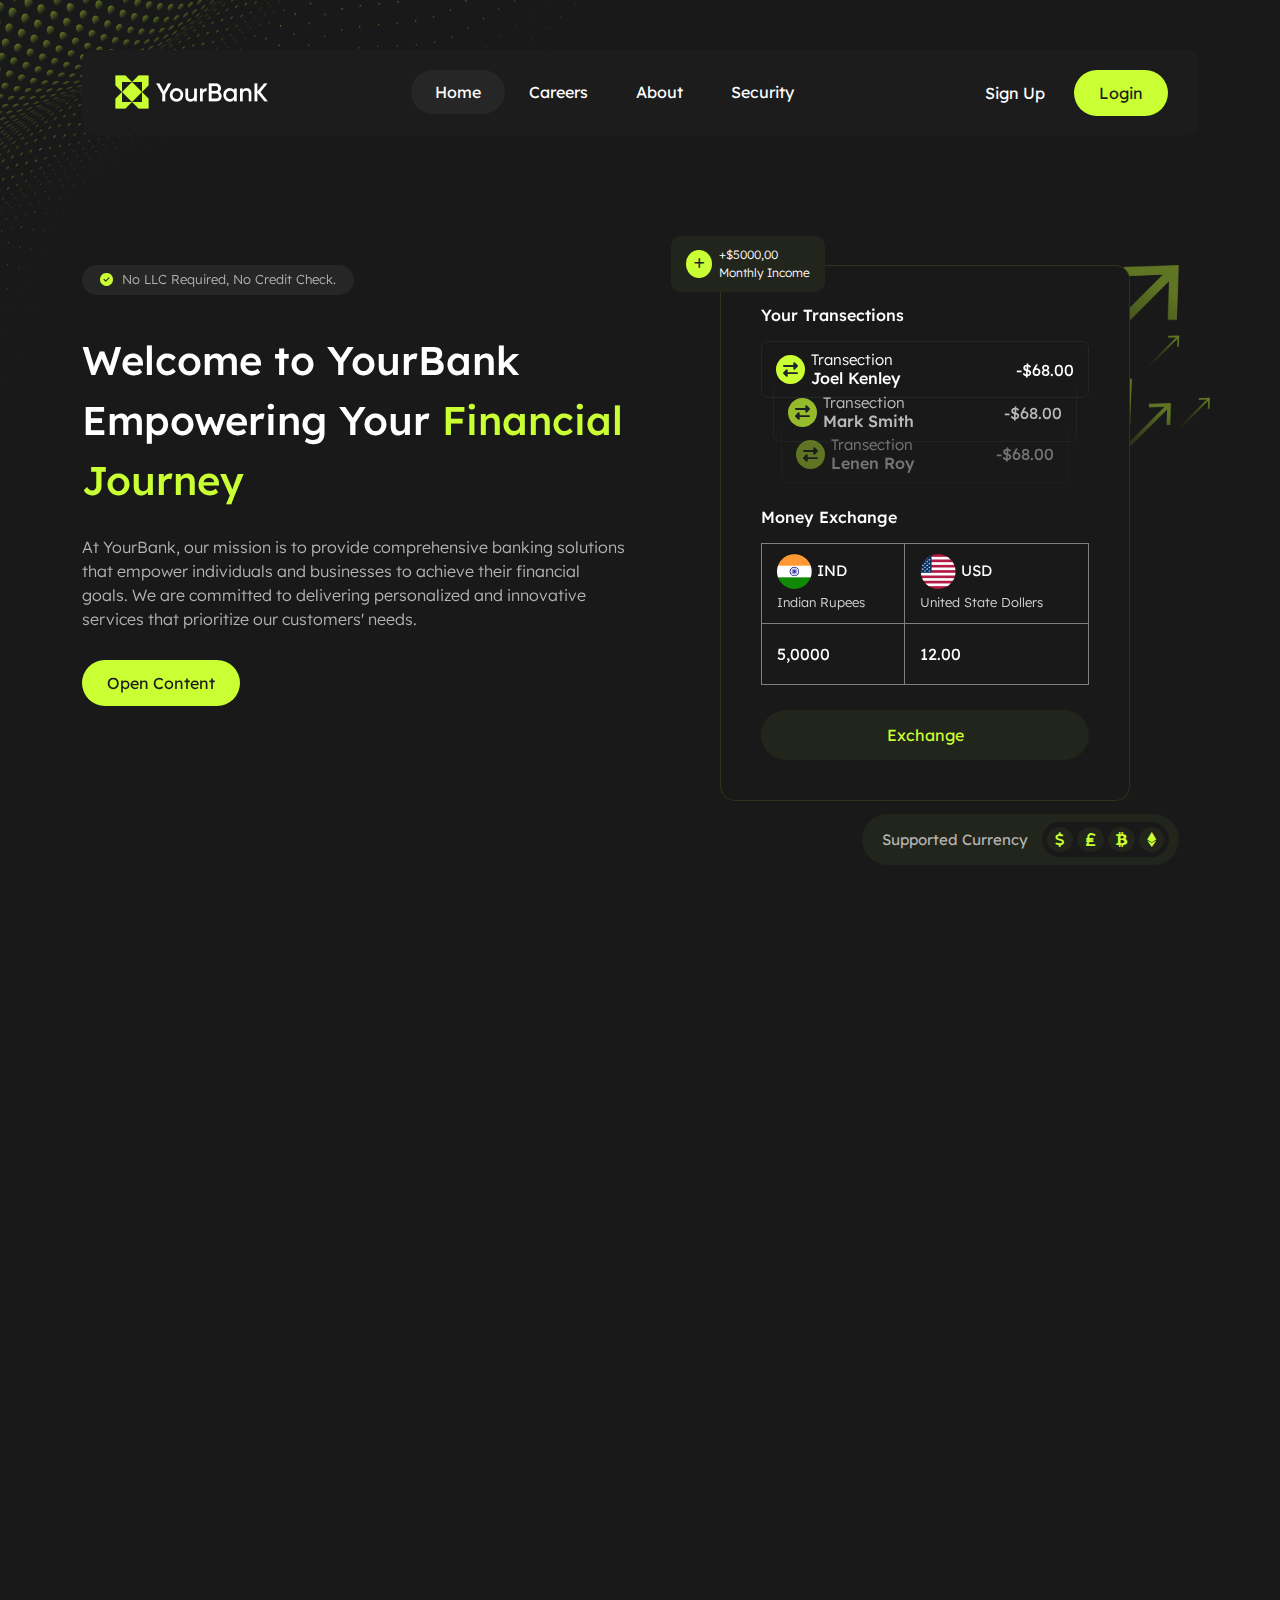
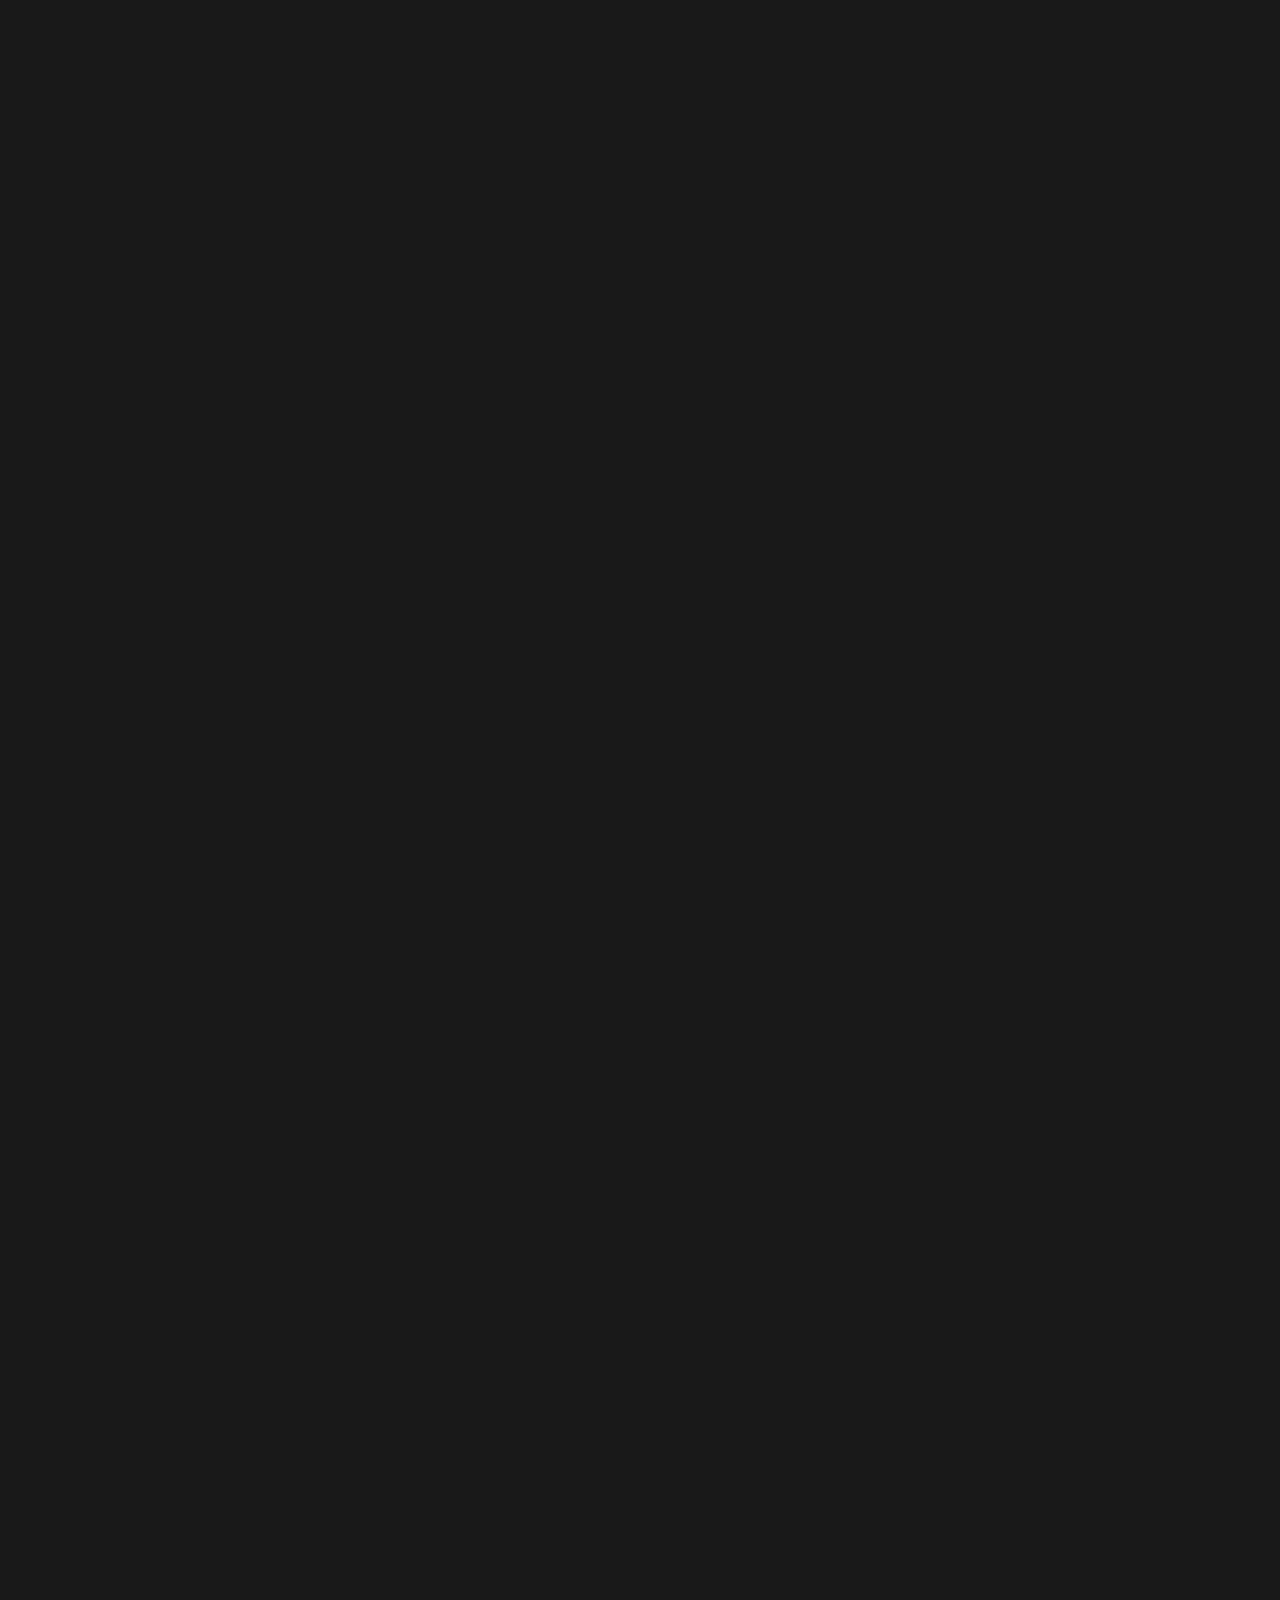
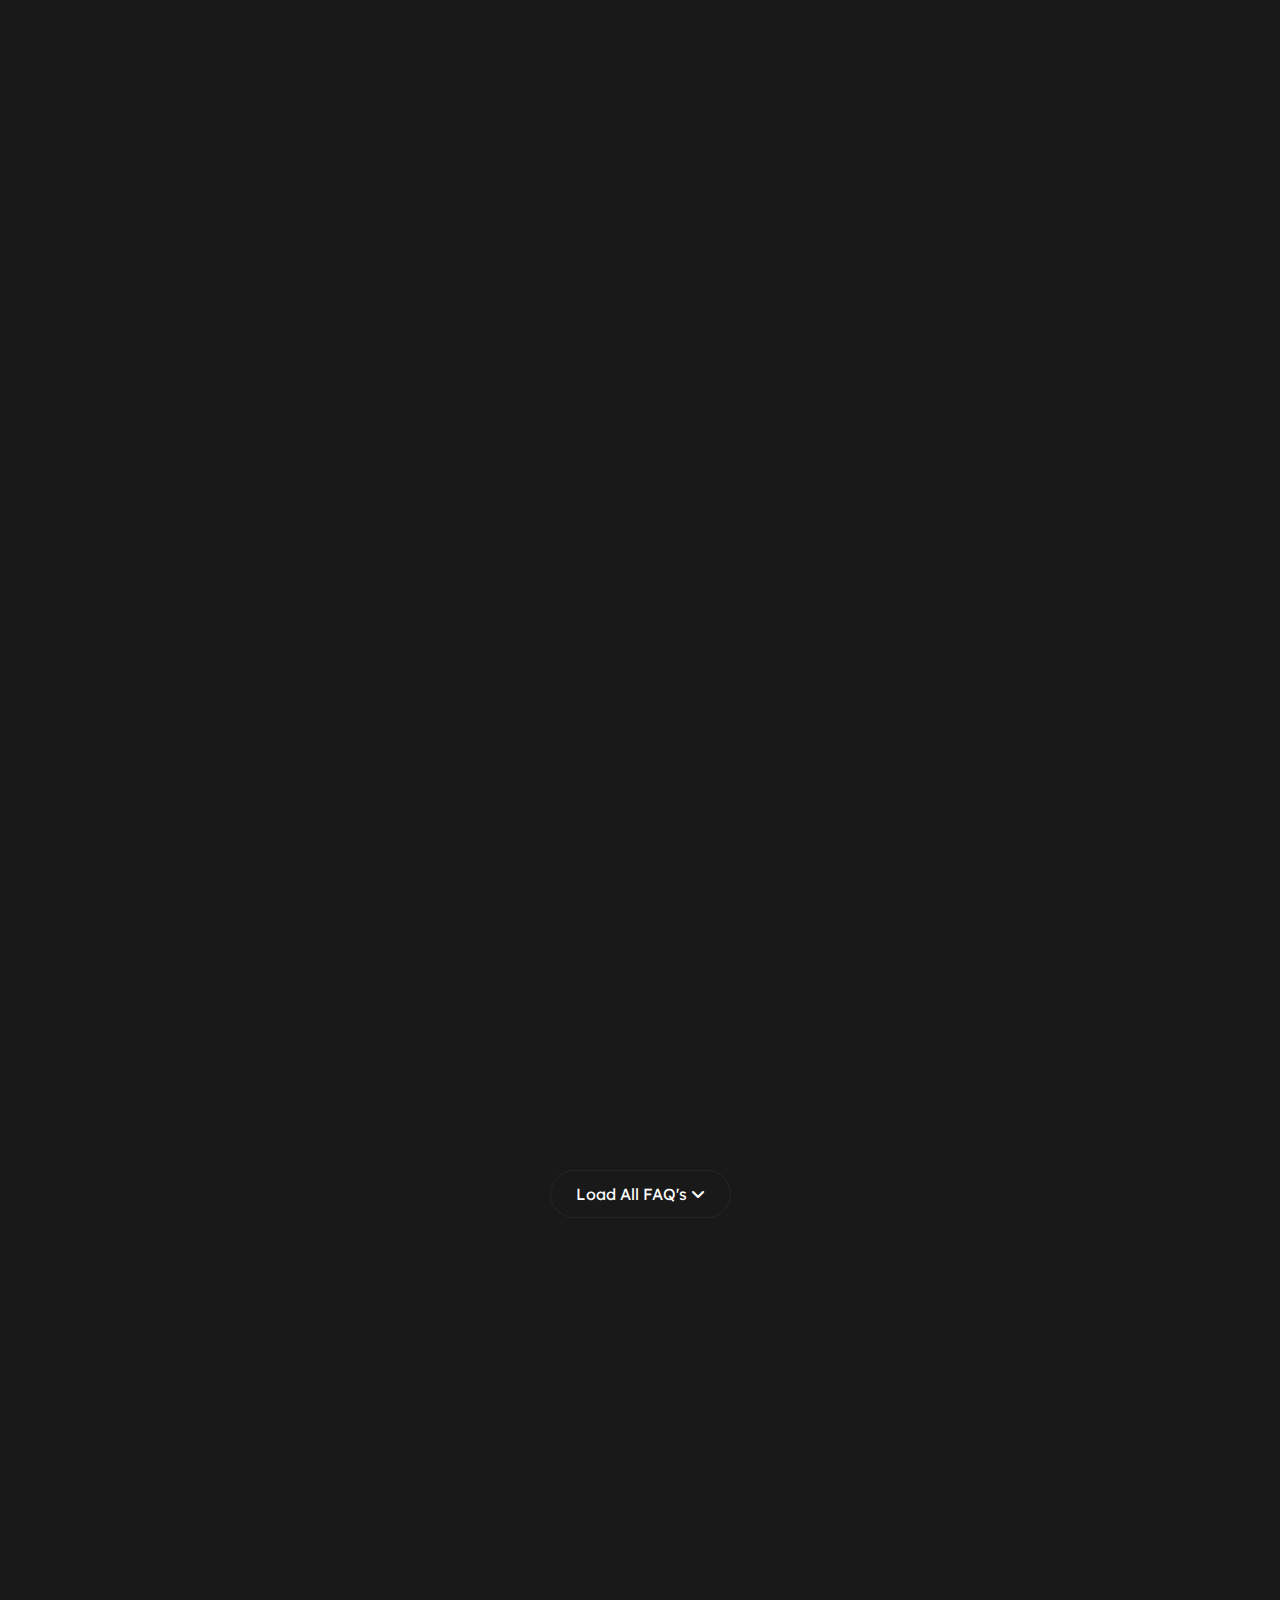
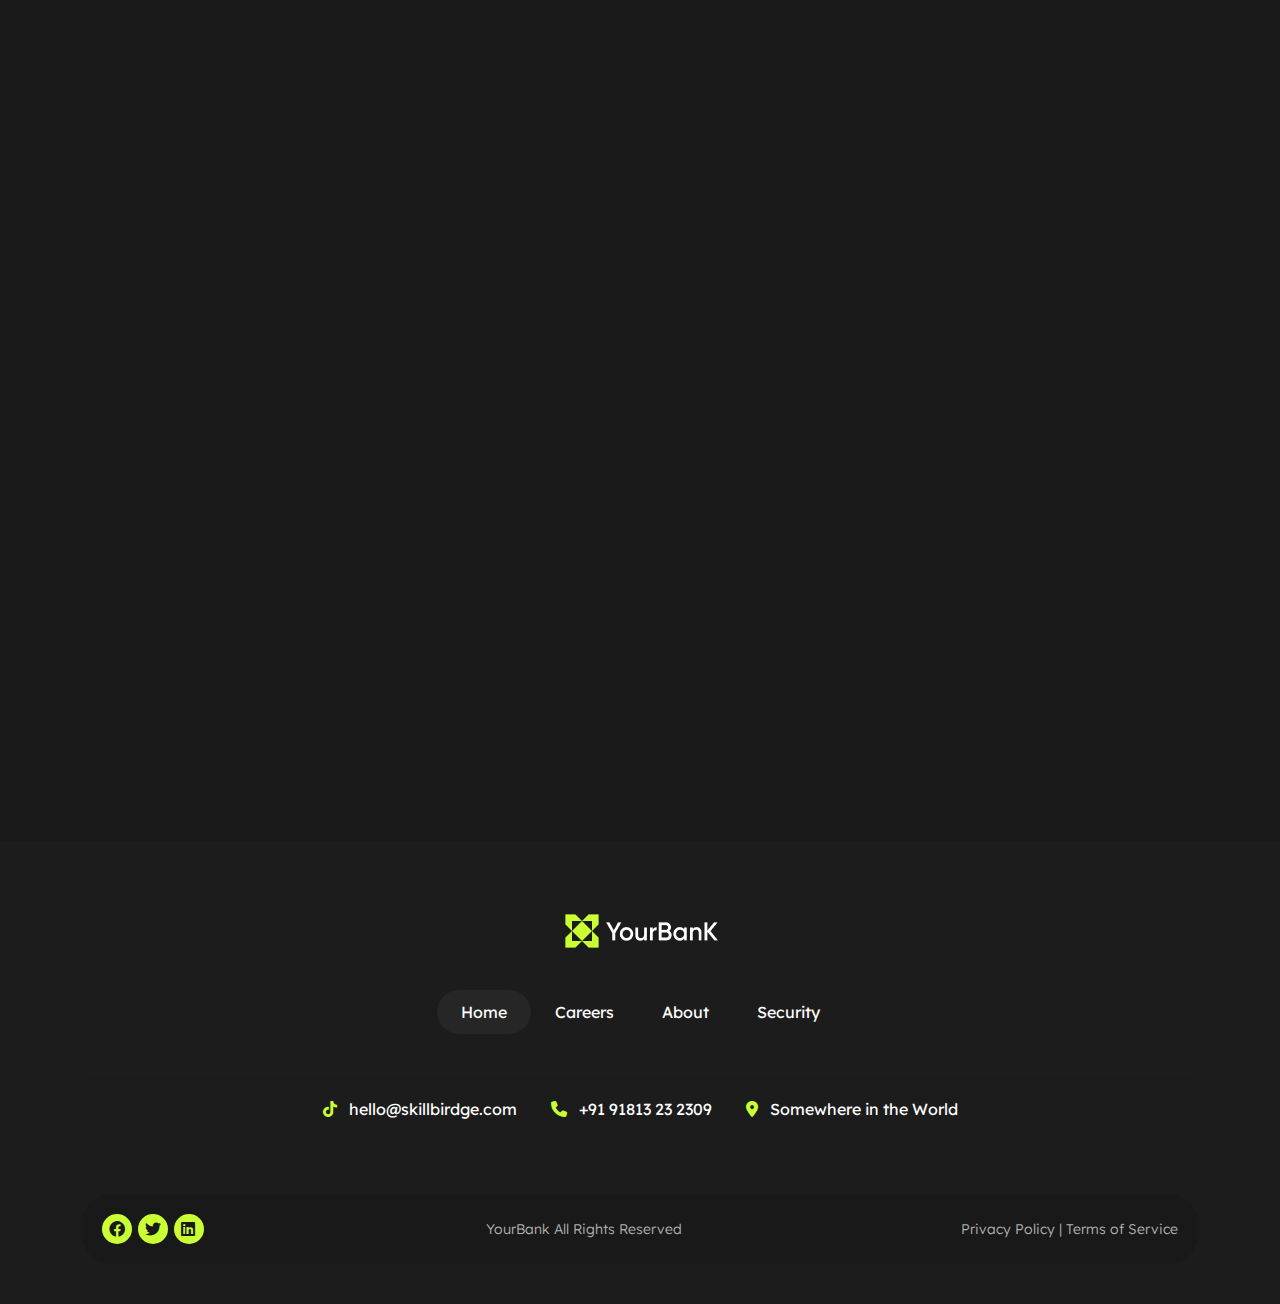
==== commit 079e3ce6: "AOS update" ====
--- a/index.html
+++ b/index.html
@@ -18,6 +18,7 @@
     />
 
     <!-- links -->
+    <link rel="stylesheet" href="asstes/css/aos.css" />
     <link rel="stylesheet" href="asstes/css/owl.carousel.min.css" />
     <link rel="stylesheet" href="asstes/css/owl.theme.default.min.css" />
     <link rel="stylesheet" href="asstes/css/fontawesome.min.css" />
@@ -58,7 +59,7 @@
         <div class="container">
           <div class="row">
             <div class="col-lg-6 col-md-12">
-              <div class="yourbank_left_content">
+              <div class="yourbank_left_content" data-aos="zoom-in" data-aos-duration="1000">
                 <div class="check_area">
                   <p>
                     <i class="fa-solid fa-circle-check"></i> No LLC Required, No
@@ -80,7 +81,7 @@
               </div>
             </div>
             <div class="col-lg-6 col-md-12">
-              <div class="yourbank_right_content">
+              <div class="yourbank_right_content" data-aos="zoom-in" data-aos-duration="1000">
                 <div class="transections_area">
                   <h4>Your Transections</h4>
                   <div class="transection transection01 mt-3">
@@ -190,10 +191,8 @@
 
       <section class="products_area section_padding">
         <div class="container">
-          <div
-            class="section_title d-flex align-items-center justify-content-between"
-          >
-            <div class="section_title_content">
+          <div class="section_title d-flex align-items-center justify-content-between" data-aos="zoom-in" data-aos-duration="1000">
+            <div class="section_title_content" >
               <h1>Our <span style="color: var(--color02)">Products</span></h1>
               <p>
                 Discover a range of comprehensive and customizable banking
@@ -210,7 +209,7 @@
           <div class="products_content_area">
             <div class="row justify-content-center">
               <div class="col-lg-4 col-md-6">
-                <div class="product-content">
+                <div class="product-content" data-aos="fade-right" data-aos-duration="1000">
                   <div class="product_icon_shadow">
                     <div class="product_icon">
                       <i class="fa-solid fa-briefcase"></i>
@@ -226,7 +225,7 @@
                 </div>
               </div>
               <div class="col-lg-4 col-md-6">
-                <div class="product-content">
+                <div class="product-content" data-aos="fade-up" data-aos-duration="1000">
                   <div class="product_icon_shadow">
                     <div class="product_icon">
                       <i class="fa-solid fa-unlock-keyhole"></i>
@@ -242,7 +241,7 @@
                 </div>
               </div>
               <div class="col-lg-4 col-md-6">
-                <div class="product-content">
+                <div class="product-content" data-aos="fade-left" data-aos-duration="1000">
                   <div class="product_icon_shadow">
                     <div class="product_icon">
                       <i class="fa-solid fa-land-mine-on"></i>
@@ -266,7 +265,7 @@
         <div class="container">
           <div
             class="section_title d-flex align-items-center justify-content-between"
-          >
+            data-aos="zoom-in" data-aos-duration="1000">
             <div class="section_title_content">
               <h1><span style="color: var(--color02)">Use Cases</span></h1>
               <p>
@@ -278,7 +277,7 @@
           <div class="use_cases_content">
             <div class="row">
               <div class="col-lg-6 col-md-12">
-                <div class="use_cases_icon_text">
+                <div class="use_cases_icon_text" data-aos="fade-right" data-aos-duration="1000">
                   <div class="row mb-4">
                     <div class="col-sm-6">
                       <div class="product-content">
@@ -326,7 +325,7 @@
                 </div>
               </div>
               <div class="col-lg-6 col-md-12">
-                <div class="use_cases_right_area">
+                <div class="use_cases_right_area" data-aos="fade-left" data-aos-duration="1000">
                   <h3 class="mb-3">For Individuals</h3>
                   <p class="mb-5">
                     For individuals, our mortgage services pave the way to
@@ -362,7 +361,7 @@
           <div class="use_cases_content mt-lg-5">
             <div class="row">
               <div class="col-lg-6 col-md-12">
-                <div class="use_cases_right_area">
+                <div class="use_cases_right_area" data-aos="fade-left" data-aos-duration="1000">
                   <h3 class="mb-3">For Business</h3>
                   <p class="mb-5">
                     For businesses, we empower growth with working capital
@@ -399,7 +398,7 @@
                 </div>
               </div>
               <div class="col-lg-6 col-md-12">
-                <div class="use_cases_icon_text use_cases_icon_text02">
+                <div class="use_cases_icon_text use_cases_icon_text02" data-aos="fade-right" data-aos-duration="1000">
                   <div class="row mb-4">
                     <div class="col-sm-6">
                       <div class="product-content">
@@ -454,7 +453,7 @@
       <section class="features_area section_padding">
         <div class="container">
           <div class="section_title">
-            <div class="section_title_content">
+            <div class="section_title_content" data-aos="zoom-in" data-aos-duration="1000">
               <h1>Our <span style="color: var(--color02)">Features</span></h1>
               <p>
                 Experience a host of powerful features at YourBank, including
@@ -465,7 +464,7 @@
             </div>
           </div>
 
-          <div class="features_tab_area">
+          <div class="features_tab_area" data-aos="zoom-in" data-aos-duration="1000">
             <div class="d-flex features_tab align-items-start">
               <div
                 class="nav flex-lg-column nav-pills me-4"
@@ -684,7 +683,7 @@
       <section class="faq-area section_padding">
         <div class="container">
           <div class="section_title">
-            <div class="section_title_content">
+            <div class="section_title_content" data-aos="zoom-in" data-aos-duration="1000">
               <h1>
                 <span style="color: var(--color02)">Frequently</span> Asked
                 Questions
@@ -695,7 +694,7 @@
               </p>
             </div>
           </div>
-          <div class="faq_content_area d-grid">
+          <div class="faq_content_area d-grid" data-aos="zoom-in" data-aos-duration="1000">
             <div class="faq_content_box">
               <h4>How do I open an account with YourBank?</h4>
               <hr />
@@ -758,7 +757,7 @@
         <div class="container">
           <div
             class="section_title d-flex align-items-center justify-content-between"
-          >
+            data-aos="zoom-in" data-aos-duration="1000">
             <div class="section_title_content">
               <h1>
                 Our <span style="color: var(--color02)">Testimonials</span>
@@ -774,9 +773,9 @@
               <a class="btn01" href="#">For Businesses</a>
             </div>
           </div>
-          <div id="testimonial_carousel">
+          <div id="testimonial_carousel" data-aos="fade-up" data-aos-duration="1000">
             <div class="owl-carousel">
-              <div class="owl_content text-center">
+              <div class="owl_content text-center" >
                 <div class="quote_icon">
                   <img
                     src="asstes/images/home-page/quote-icon.png"
@@ -873,7 +872,7 @@
         <div class="container">
           <div
             class="section_title d-flex align-items-center justify-content-between"
-          >
+            data-aos="zoom-in" data-aos-duration="1000">
             <div class="section_title_content">
               <h1>
                 Start your financial journey with
@@ -938,6 +937,7 @@
     </footer>
     <!-- Bootstrap JavaScript Libraries -->
     <script src="asstes/js/jquery.min.js"></script>
+    <script src="asstes/js/aos.js"></script>
     <script src="asstes/js/popper.min.js"></script>
     <script src="asstes/js/owl.carousel.min.js"></script>
     <script src="asstes/js/bootstrap.min.js"></script>
